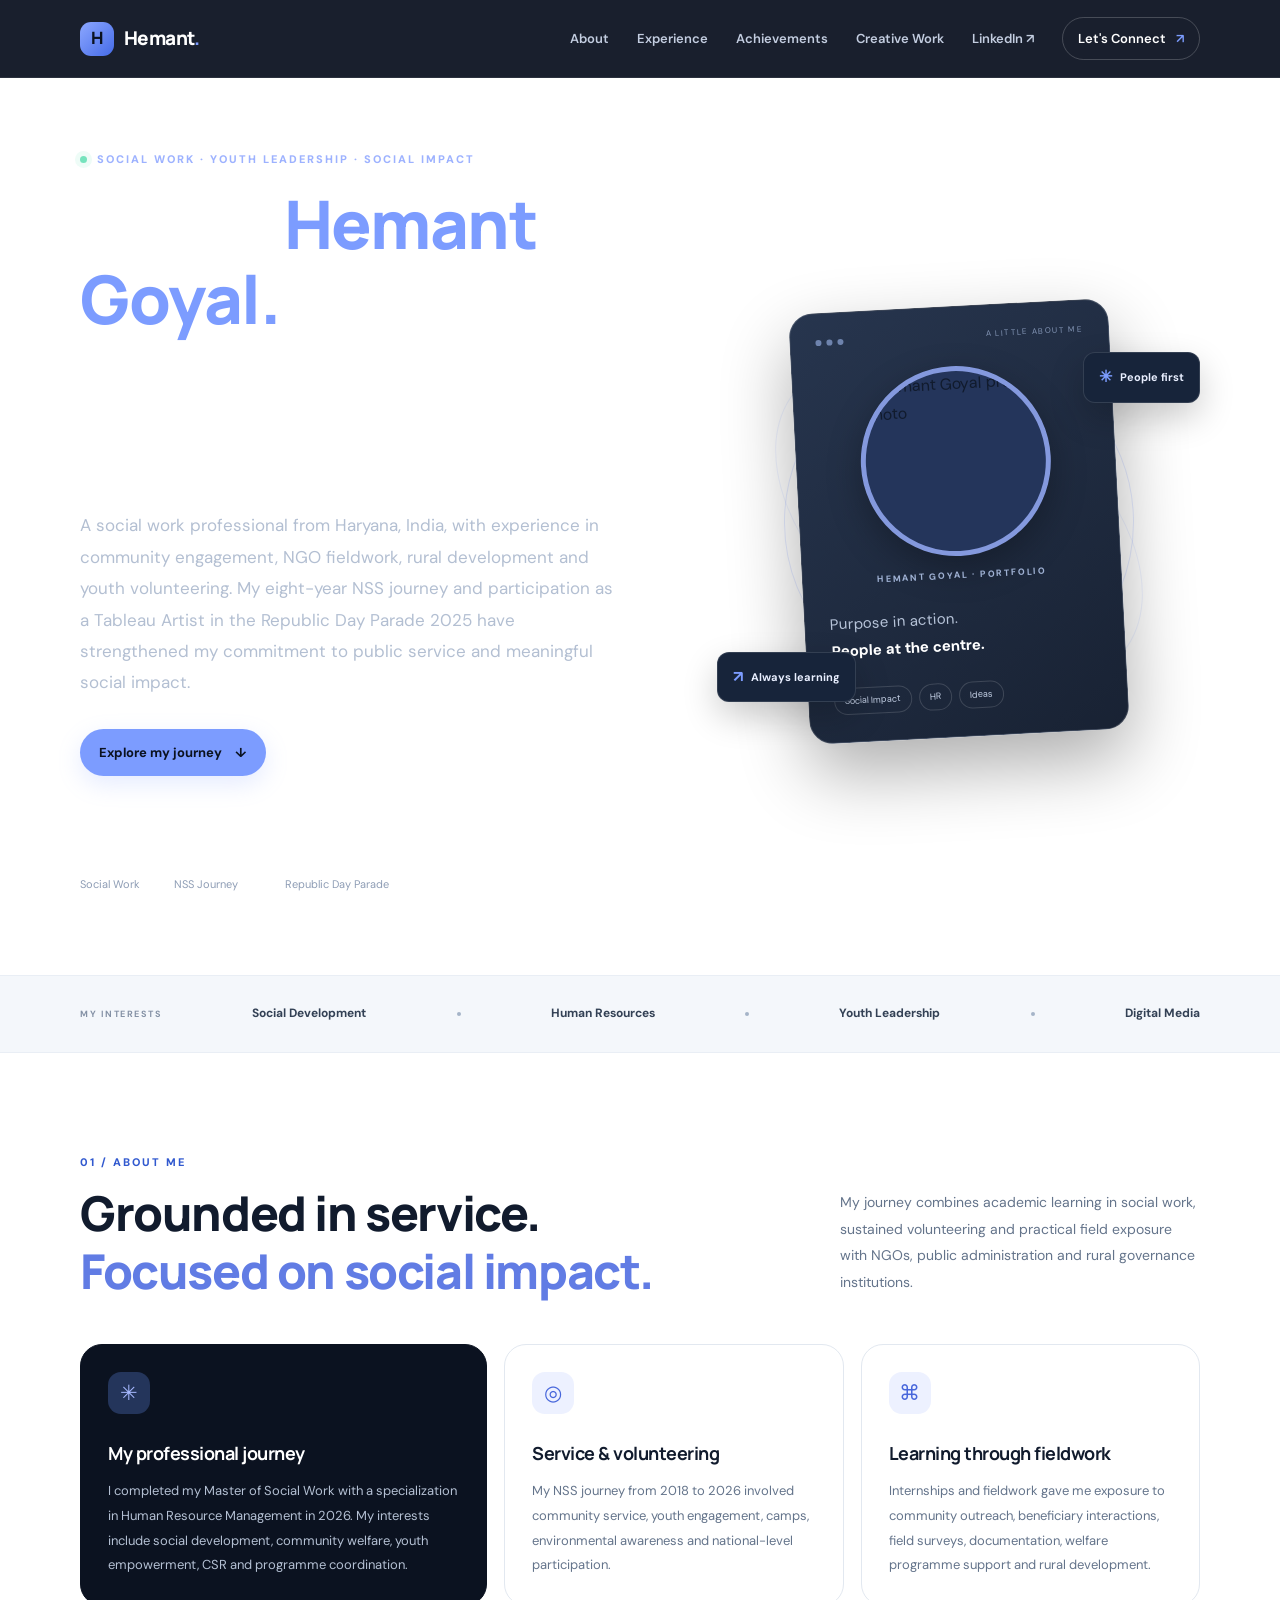
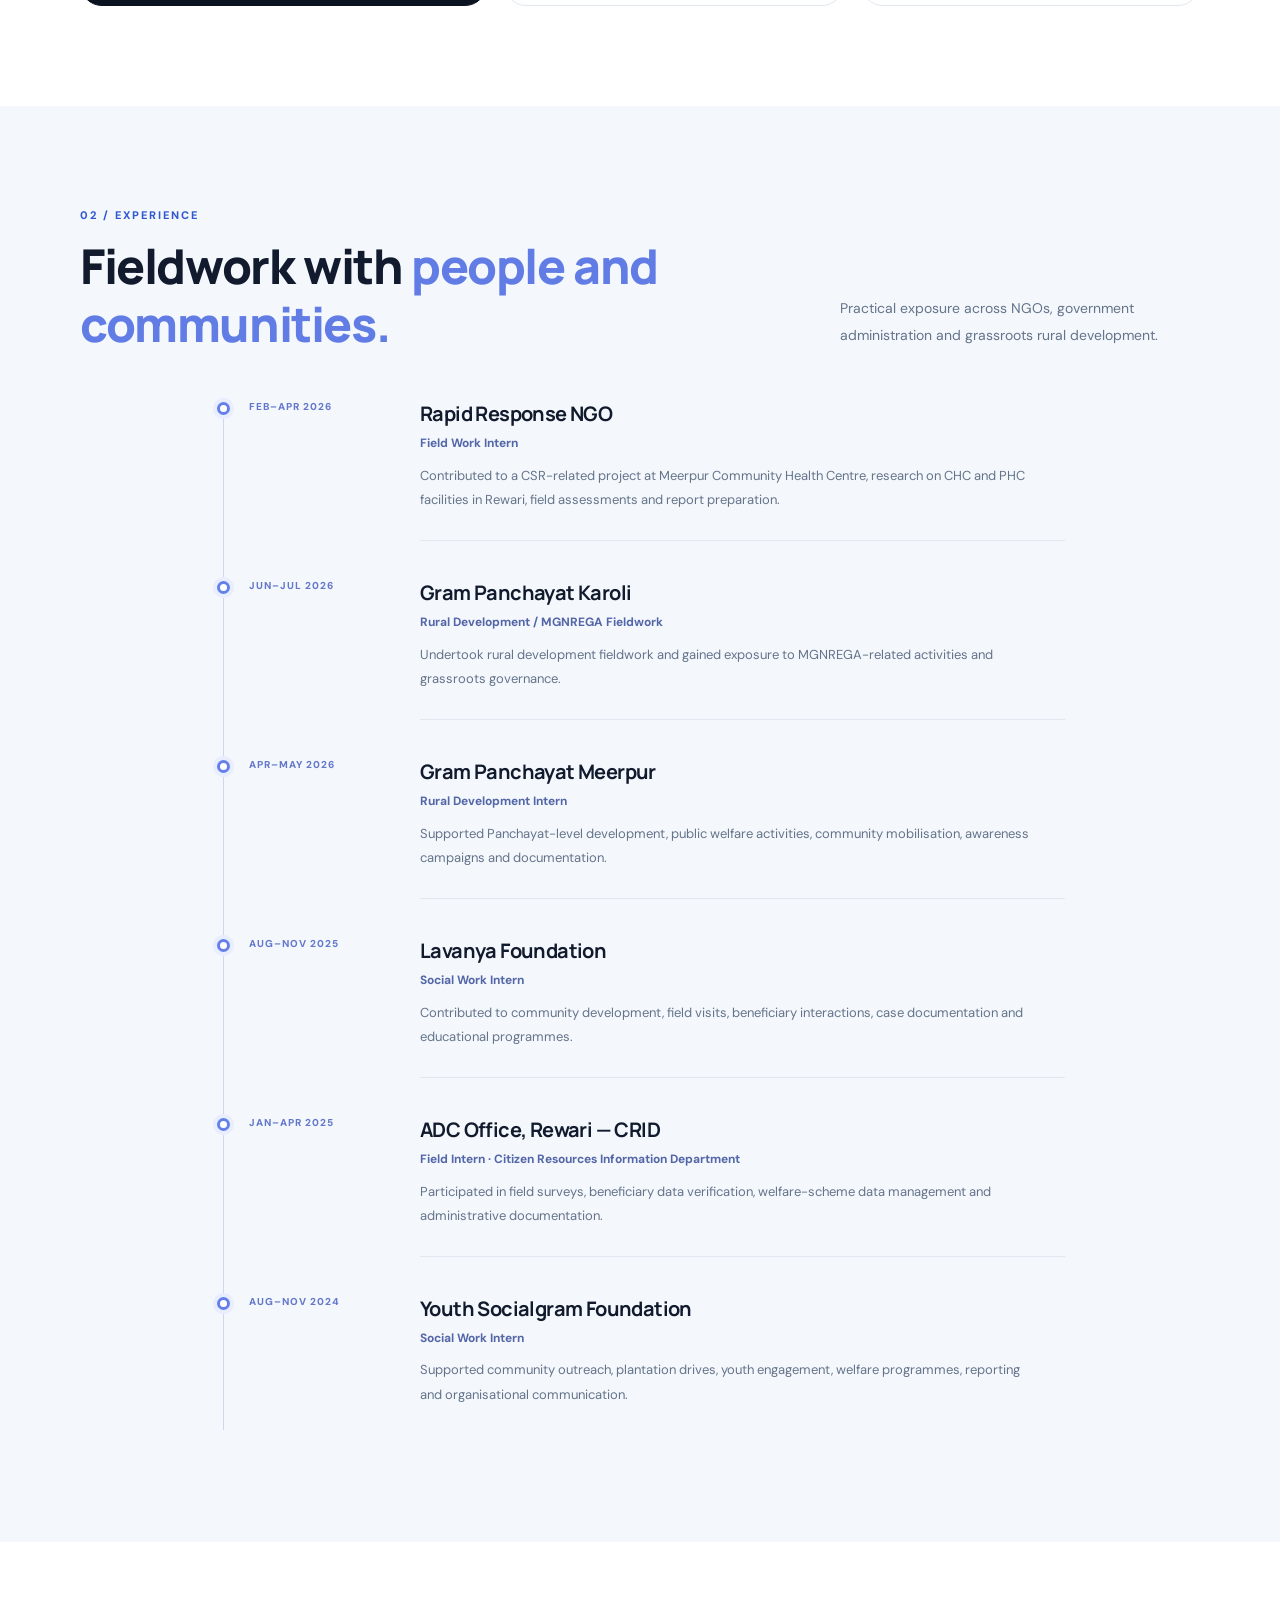
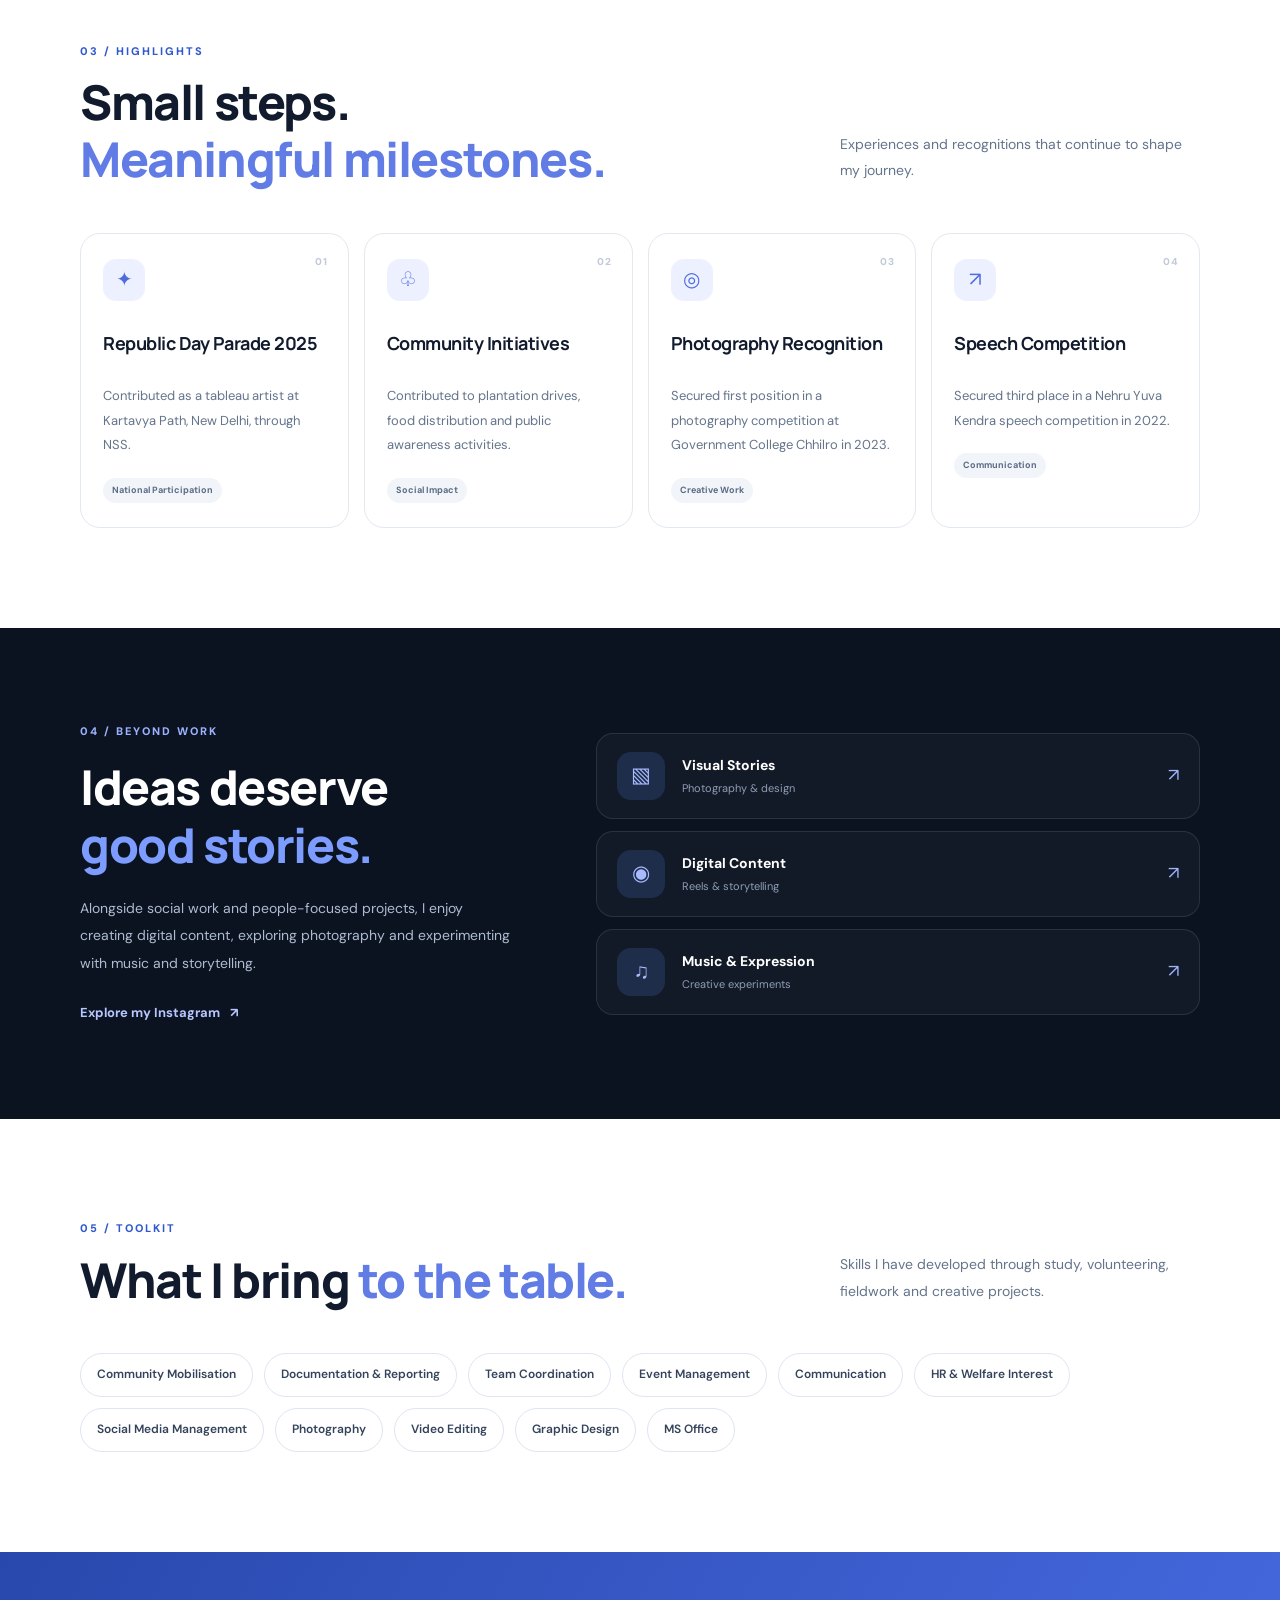
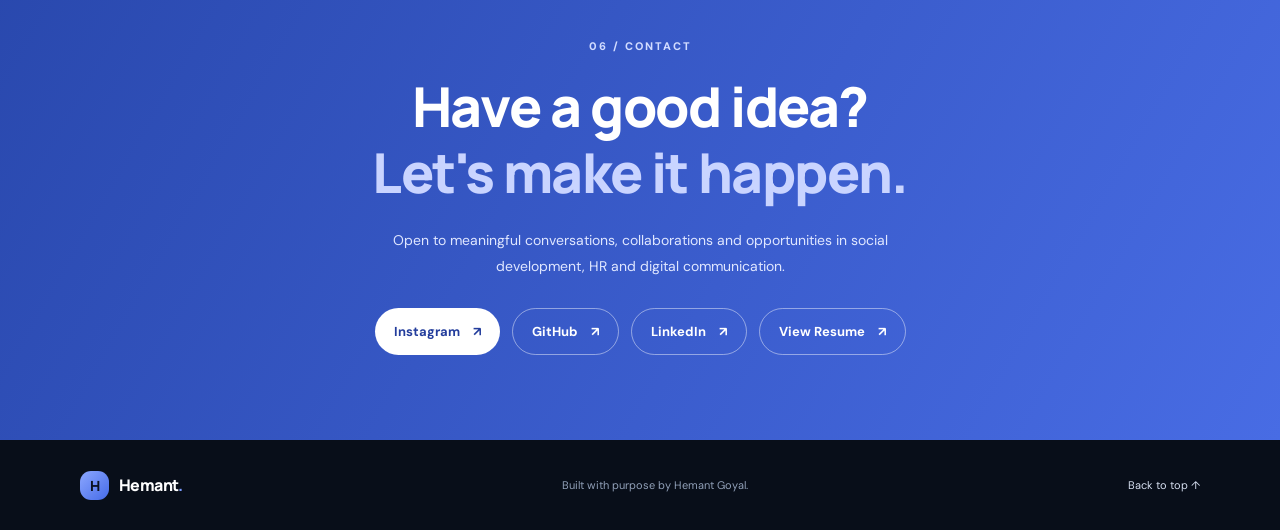
==== index.html @ dfd8f0fc "Update portfolio with biography and detailed fieldwork experience" ====
<!DOCTYPE html>
<html lang="en">
<head>
  <meta charset="UTF-8">
  <meta name="viewport" content="width=device-width, initial-scale=1.0">
  <meta name="theme-color" content="#0b1220">
  <meta name="description" content="Hemant Goyal — Social Work, HR, youth leadership and creative projects. Explore experience, achievements and work.">
  <title>Hemant Goyal | Portfolio</title>
  <link rel="preconnect" href="https://fonts.googleapis.com">
  <link rel="preconnect" href="https://fonts.gstatic.com" crossorigin>
  <link href="https://fonts.googleapis.com/css2?family=DM+Sans:wght@400;500;600;700&family=Manrope:wght@400;500;600;700;800&display=swap" rel="stylesheet">
  <link rel="stylesheet" href="style.css">
</head>
<body>
  <header class="site-header">
    <nav class="nav container" aria-label="Main navigation">
      <a class="brand" href="#home" aria-label="Hemant Goyal home"><span class="brand-mark">H</span><span>Hemant<span class="brand-dot">.</span></span></a>
      <div class="nav-links">
        <a href="#about">About</a>
        <a href="#experience">Experience</a>
        <a href="#achievements">Achievements</a>
        <a href="#creative">Creative Work</a>
        <a href="https://www.linkedin.com/in/hemant-kumar-5b08a33a6/" target="_blank" rel="noopener noreferrer">LinkedIn ↗</a>
        <a class="nav-cta" href="#contact">Let's Connect <span aria-hidden="true">↗</span></a>
      </div>
    </nav>
  </header>

  <main>
    <section class="hero container" id="home">
      <div class="hero-copy">
        <div class="eyebrow"><span class="status-dot"></span> SOCIAL WORK · YOUTH LEADERSHIP · SOCIAL IMPACT</div>
        <h1>Hi, I'm <span>Hemant Goyal.</span><br>Community, people &amp; purpose.</h1>
        <p class="hero-description">A social work professional from Haryana, India, with experience in community engagement, NGO fieldwork, rural development and youth volunteering. My eight-year NSS journey and participation as a Tableau Artist in the Republic Day Parade 2025 have strengthened my commitment to public service and meaningful social impact.</p>
        <div class="hero-actions">
          <a class="button button-primary" href="#experience">Explore my journey <span aria-hidden="true">↓</span></a>
          <a class="button button-secondary" href="https://www.instagram.com/dilsehemant/" target="_blank" rel="noopener noreferrer">Connect with me <span aria-hidden="true">↗</span></a>
        </div>
        <div class="hero-meta">
          <div><strong>MSW</strong><span>Social Work</span></div>
          <div><strong>2018–2026</strong><span>NSS Journey</span></div>
          <div><strong>2025</strong><span>Republic Day Parade</span></div>
        </div>
      </div>
      <div class="hero-visual" aria-label="Portfolio introduction graphic">
        <div class="visual-orbit orbit-one"></div>
        <div class="visual-orbit orbit-two"></div>
        <div class="visual-card">
          <div class="visual-top"><span class="mini-dot"></span><span class="mini-dot"></span><span class="mini-dot"></span><span class="visual-label">A LITTLE ABOUT ME</span></div>
          <div class="profile-photo-wrap"><img class="profile-photo" src="https://github.com/dilsehemant.png" alt="Hemant Goyal profile photo" loading="lazy"><span class="photo-caption">HEMANT GOYAL · PORTFOLIO</span></div>
          <p>Purpose in action.<br><em>People at the centre.</em></p>
          <div class="visual-tags"><span>Social Impact</span><span>HR</span><span>Ideas</span></div>
        </div>
        <div class="floating-note note-top"><span>✳</span> People first</div>
        <div class="floating-note note-bottom"><span>↗</span> Always learning</div>
      </div>
    </section>

    <section class="trust-strip">
      <div class="container trust-inner"><span>MY INTERESTS</span><div>Social Development</div><i></i><div>Human Resources</div><i></i><div>Youth Leadership</div><i></i><div>Digital Media</div></div>
    </section>

    <section class="section container" id="about">
      <div class="section-heading"><div><p class="eyebrow">01 / ABOUT ME</p><h2>Grounded in service.<br><span>Focused on social impact.</span></h2></div><p class="section-intro">My journey combines academic learning in social work, sustained volunteering and practical field exposure with NGOs, public administration and rural governance institutions.</p></div>
      <div class="about-grid">
        <article class="about-card about-main"><span class="card-icon">✳</span><h3>My professional journey</h3><p>I completed my Master of Social Work with a specialization in Human Resource Management in 2026. My interests include social development, community welfare, youth empowerment, CSR and programme coordination.</p></article>
        <article class="about-card"><span class="card-icon">◎</span><h3>Service &amp; volunteering</h3><p>My NSS journey from 2018 to 2026 involved community service, youth engagement, camps, environmental awareness and national-level participation.</p></article>
        <article class="about-card"><span class="card-icon">⌘</span><h3>Learning through fieldwork</h3><p>Internships and fieldwork gave me exposure to community outreach, beneficiary interactions, field surveys, documentation, welfare programme support and rural development.</p></article>
      </div>
    </section>

    <section class="section section-muted" id="experience"><div class="container">
      <div class="section-heading"><div><p class="eyebrow">02 / EXPERIENCE</p><h2>Fieldwork with <span>people and communities.</span></h2></div><p class="section-intro">Practical exposure across NGOs, government administration and grassroots rural development.</p></div>
      <div class="timeline">
      <article class="timeline-item"><div class="timeline-marker"></div><div class="timeline-date">FEB–APR 2026</div><div class="timeline-content"><h3>Rapid Response NGO</h3><p class="timeline-subtitle">Field Work Intern</p><p>Contributed to a CSR-related project at Meerpur Community Health Centre, research on CHC and PHC facilities in Rewari, field assessments and report preparation.</p></div></article>
      <article class="timeline-item"><div class="timeline-marker"></div><div class="timeline-date">JUN–JUL 2026</div><div class="timeline-content"><h3>Gram Panchayat Karoli</h3><p class="timeline-subtitle">Rural Development / MGNREGA Fieldwork</p><p>Undertook rural development fieldwork and gained exposure to MGNREGA-related activities and grassroots governance.</p></div></article>
      <article class="timeline-item"><div class="timeline-marker"></div><div class="timeline-date">APR–MAY 2026</div><div class="timeline-content"><h3>Gram Panchayat Meerpur</h3><p class="timeline-subtitle">Rural Development Intern</p><p>Supported Panchayat-level development, public welfare activities, community mobilisation, awareness campaigns and documentation.</p></div></article>
      <article class="timeline-item"><div class="timeline-marker"></div><div class="timeline-date">AUG–NOV 2025</div><div class="timeline-content"><h3>Lavanya Foundation</h3><p class="timeline-subtitle">Social Work Intern</p><p>Contributed to community development, field visits, beneficiary interactions, case documentation and educational programmes.</p></div></article>
      <article class="timeline-item"><div class="timeline-marker"></div><div class="timeline-date">JAN–APR 2025</div><div class="timeline-content"><h3>ADC Office, Rewari — CRID</h3><p class="timeline-subtitle">Field Intern · Citizen Resources Information Department</p><p>Participated in field surveys, beneficiary data verification, welfare-scheme data management and administrative documentation.</p></div></article>
      <article class="timeline-item"><div class="timeline-marker"></div><div class="timeline-date">AUG–NOV 2024</div><div class="timeline-content"><h3>Youth Socialgram Foundation</h3><p class="timeline-subtitle">Social Work Intern</p><p>Supported community outreach, plantation drives, youth engagement, welfare programmes, reporting and organisational communication.</p></div></article>
      </div></div></section>

    <section class="section container" id="achievements">
      <div class="section-heading"><div><p class="eyebrow">03 / HIGHLIGHTS</p><h2>Small steps.<br><span>Meaningful milestones.</span></h2></div><p class="section-intro">Experiences and recognitions that continue to shape my journey.</p></div>
      <div class="achievement-grid">
        <article class="achievement-card"><div class="achievement-number">01</div><div class="achievement-icon">✦</div><h3>Republic Day Parade 2025</h3><p>Contributed as a tableau artist at Kartavya Path, New Delhi, through NSS.</p><span class="tag">National Participation</span></article>
        <article class="achievement-card"><div class="achievement-number">02</div><div class="achievement-icon">♧</div><h3>Community Initiatives</h3><p>Contributed to plantation drives, food distribution and public awareness activities.</p><span class="tag">Social Impact</span></article>
        <article class="achievement-card"><div class="achievement-number">03</div><div class="achievement-icon">◎</div><h3>Photography Recognition</h3><p>Secured first position in a photography competition at Government College Chhilro in 2023.</p><span class="tag">Creative Work</span></article>
        <article class="achievement-card"><div class="achievement-number">04</div><div class="achievement-icon">↗</div><h3>Speech Competition</h3><p>Secured third place in a Nehru Yuva Kendra speech competition in 2022.</p><span class="tag">Communication</span></article>
      </div>
    </section>

    <section class="section creative-section" id="creative">
      <div class="container creative-grid">
        <div><p class="eyebrow">04 / BEYOND WORK</p><h2>Ideas deserve<br><span>good stories.</span></h2><p class="creative-copy">Alongside social work and people-focused projects, I enjoy creating digital content, exploring photography and experimenting with music and storytelling.</p><a class="text-link" href="https://www.instagram.com/dilsehemant/" target="_blank" rel="noopener noreferrer">Explore my Instagram <span aria-hidden="true">↗</span></a></div>
        <div class="creative-tiles"><a class="creative-tile tile-one" href="https://www.instagram.com/dilsehemant/" target="_blank" rel="noopener noreferrer"><span class="tile-symbol">▧</span><span><b>Visual Stories</b><small>Photography &amp; design</small></span><span class="tile-arrow">↗</span></a><a class="creative-tile tile-two" href="https://www.instagram.com/dilsehemant/" target="_blank" rel="noopener noreferrer"><span class="tile-symbol">◉</span><span><b>Digital Content</b><small>Reels &amp; storytelling</small></span><span class="tile-arrow">↗</span></a><a class="creative-tile tile-three" href="https://www.instagram.com/dilsehemant/" target="_blank" rel="noopener noreferrer"><span class="tile-symbol">♫</span><span><b>Music &amp; Expression</b><small>Creative experiments</small></span><span class="tile-arrow">↗</span></a></div>
      </div>
    </section>

    <section class="section container skills-section" id="skills">
      <div class="section-heading"><div><p class="eyebrow">05 / TOOLKIT</p><h2>What I bring <span>to the table.</span></h2></div><p class="section-intro">Skills I have developed through study, volunteering, fieldwork and creative projects.</p></div>
      <div class="skills-list"><span>Community Mobilisation</span><span>Documentation &amp; Reporting</span><span>Team Coordination</span><span>Event Management</span><span>Communication</span><span>HR &amp; Welfare Interest</span><span>Social Media Management</span><span>Photography</span><span>Video Editing</span><span>Graphic Design</span><span>MS Office</span></div>
    </section>

    <section class="contact-section" id="contact">
      <div class="container contact-inner"><p class="eyebrow">06 / CONTACT</p><h2>Have a good idea?<br><span>Let's make it happen.</span></h2><p>Open to meaningful conversations, collaborations and opportunities in social development, HR and digital communication.</p><div class="contact-actions"><a class="button button-light" href="https://www.instagram.com/dilsehemant/" target="_blank" rel="noopener noreferrer">Instagram <span aria-hidden="true">↗</span></a><a class="button button-outline-light" href="https://github.com/dilsehemant" target="_blank" rel="noopener noreferrer">GitHub <span aria-hidden="true">↗</span></a><a class="button button-outline-light" href="https://www.linkedin.com/in/hemant-kumar-5b08a33a6/" target="_blank" rel="noopener noreferrer">LinkedIn <span aria-hidden="true">↗</span></a><a class="button button-outline-light" href="resume.html">View Resume <span aria-hidden="true">↗</span></a></div></div>
    </section>
  </main>

  <footer class="footer"><div class="container footer-inner"><a class="brand footer-brand" href="#home"><span class="brand-mark">H</span><span>Hemant<span class="brand-dot">.</span></span></a><p>Built with purpose by Hemant Goyal.</p><a href="#home">Back to top ↑</a></div></footer>
</body>
</html>
---- style.css ----
:root{--bg:#0b1220;--panel:#111c2f;--panel-soft:#f4f7fb;--text:#111b2d;--muted:#64748b;--white:#fff;--blue:#7c9cff;--blue-deep:#3159cf;--line:#e2e8f0;--dark-muted:#a9b6cc;--radius:22px;--shadow:0 24px 70px rgba(7,17,35,.13)}
*{box-sizing:border-box}html{scroll-behavior:smooth;scroll-padding-top:90px}body{margin:0;font-family:"DM Sans",sans-serif;color:var(--text);background:#fff;line-height:1.65}a{color:inherit;text-decoration:none}.container{width:min(1120px,calc(100% - 48px));margin-inline:auto}.site-header{height:78px;position:sticky;top:0;z-index:20;background:rgba(11,18,32,.94);backdrop-filter:blur(16px);border-bottom:1px solid rgba(255,255,255,.08)}.nav{height:100%;display:flex;align-items:center;justify-content:space-between}.brand{display:inline-flex;align-items:center;gap:10px;color:#fff;font-family:Manrope,sans-serif;font-weight:800;font-size:19px;letter-spacing:-.6px}.brand-mark{width:34px;height:34px;border-radius:11px;display:grid;place-items:center;background:linear-gradient(135deg,#8ca7ff,#456be8);color:#0b1220;font-size:17px}.brand-dot{color:var(--blue)}.nav-links{display:flex;align-items:center;gap:28px;color:#c3cde0;font-size:13px;font-weight:600}.nav-links a{transition:color .2s}.nav-links a:hover{color:#fff}.nav-cta{padding:10px 15px;border:1px solid rgba(255,255,255,.2);border-radius:999px;color:#fff!important}.nav-cta span{margin-left:7px;color:var(--blue)}.hero{min-height:610px;display:grid;grid-template-columns:1.1fr .9fr;align-items:center;gap:50px;padding-top:72px;padding-bottom:82px}.hero-copy{max-width:640px}.eyebrow{font-size:11px;letter-spacing:2px;font-weight:800;color:var(--blue-deep);margin:0 0 18px}.hero .eyebrow{color:#9db2ff;display:flex;align-items:center;gap:10px}.status-dot{width:7px;height:7px;border-radius:50%;background:#76e3bd;box-shadow:0 0 0 5px rgba(118,227,189,.12)}h1,h2,h3,p{margin-top:0}h1,h2,h3{font-family:Manrope,sans-serif;letter-spacing:-1.4px}h1{font-size:clamp(42px,5.3vw,67px);line-height:1.12;color:#fff;margin-bottom:24px;font-weight:800}h1 span,h2 span{color:var(--blue)}.hero-description{max-width:540px;color:#b3bfd2;font-size:17px;line-height:1.85;margin-bottom:30px}.hero-actions,.contact-actions{display:flex;flex-wrap:wrap;gap:12px}.button{min-height:47px;display:inline-flex;align-items:center;justify-content:center;gap:13px;padding:0 19px;border-radius:999px;font-size:13px;font-weight:700;transition:transform .2s,box-shadow .2s}.button:hover{transform:translateY(-2px)}.button-primary{background:var(--blue);color:#0b1220;box-shadow:0 8px 25px rgba(124,156,255,.2)}.button-secondary{border:1px solid rgba(255,255,255,.2);color:#fff}.button-resume{border:1px solid rgba(124,156,255,.45);color:#cbd6ff;background:rgba(124,156,255,.08)}.hero-meta{display:flex;gap:34px;margin-top:48px;padding-top:24px;border-top:1px solid rgba(255,255,255,.12)}.hero-meta div{display:flex;flex-direction:column;gap:3px}.hero-meta strong{color:#fff;font-size:14px}.hero-meta span{color:#8e9db5;font-size:11px}.hero-visual{position:relative;min-height:390px;display:grid;place-items:center}.visual-orbit{position:absolute;border:1px solid rgba(124,156,255,.2);border-radius:50%;transform:rotate(-22deg)}.orbit-one{width:350px;height:350px}.orbit-two{width:420px;height:260px;border-color:rgba(124,156,255,.12);transform:rotate(38deg)}.visual-card{position:relative;width:min(320px,90%);padding:22px 25px 27px;border:1px solid rgba(255,255,255,.16);border-radius:24px;background:linear-gradient(145deg,rgba(30,45,71,.96),rgba(15,25,43,.96));box-shadow:0 30px 70px rgba(0,0,0,.32);transform:rotate(-3deg)}.visual-top{display:flex;align-items:center;gap:5px}.mini-dot{width:6px;height:6px;border-radius:50%;background:#6e83ad}.visual-label{margin-left:auto;font-size:8px;letter-spacing:1.4px;color:#8496b6}.profile-photo-wrap{margin:24px auto 22px;display:flex;flex-direction:column;align-items:center;gap:12px}.profile-photo{width:190px;height:190px;object-fit:cover;border-radius:50%;border:5px solid rgba(157,178,255,.8);box-shadow:0 12px 35px rgba(0,0,0,.28);background:#24355b}.photo-caption{font-size:9px;letter-spacing:1.8px;color:#9fb1d3;font-weight:800}.visual-card p{color:#b7c4d9;font-size:15px;line-height:1.8;margin-bottom:23px}.visual-card em{font-style:normal;color:#fff;font-weight:700}.visual-tags{display:flex;gap:7px;flex-wrap:wrap}.visual-tags span{border:1px solid rgba(255,255,255,.15);border-radius:99px;padding:5px 10px;font-size:9px;color:#c6d2e7}.floating-note{position:absolute;display:flex;align-items:center;gap:8px;padding:11px 15px;border:1px solid rgba(255,255,255,.12);border-radius:12px;background:#17243a;color:#e9efff;font-size:11px;font-weight:700;box-shadow:0 14px 35px rgba(0,0,0,.2)}.floating-note span{color:var(--blue);font-size:16px}.note-top{top:46px;right:0}.note-bottom{bottom:35px;left:-2px}.trust-strip{background:#f4f7fb;border-top:1px solid #e9eef5;border-bottom:1px solid #e9eef5}.trust-inner{min-height:76px;display:flex;align-items:center;justify-content:space-between;gap:18px;color:#334155;font-size:12px;font-weight:700}.trust-inner>span{font-size:9px;letter-spacing:1.5px;color:#8491a5}.trust-inner i{width:4px;height:4px;border-radius:50%;background:#a5b4c8}.section{padding-top:100px;padding-bottom:100px}.section-heading{display:flex;align-items:flex-end;justify-content:space-between;gap:40px;margin-bottom:45px}.section-heading .eyebrow{margin-bottom:13px}.section h2,.creative-section h2,.contact-section h2{font-size:clamp(32px,4vw,48px);line-height:1.2;margin-bottom:0;font-weight:800}.section h2 span{color:#617ce4}.section-intro{max-width:360px;color:var(--muted);font-size:14px;line-height:1.9;margin:0 0 4px}.about-grid{display:grid;grid-template-columns:1.2fr 1fr 1fr;gap:17px}.about-card{padding:27px;border:1px solid var(--line);border-radius:var(--radius);background:#fff;min-height:230px;transition:transform .2s,box-shadow .2s}.about-card:hover,.achievement-card:hover{transform:translateY(-4px);box-shadow:var(--shadow)}.about-main{background:var(--bg);border-color:var(--bg);color:#fff}.card-icon{width:42px;height:42px;display:grid;place-items:center;border-radius:13px;background:#edf1ff;color:#4766db;font-size:21px;margin-bottom:25px}.about-main .card-icon{background:#24355b;color:#a6b9ff}.about-card h3,.achievement-card h3{font-size:18px;letter-spacing:-.5px;margin-bottom:10px}.about-card p,.achievement-card p{font-size:13px;line-height:1.9;color:var(--muted);margin-bottom:0}.about-main p{color:#b4c0d3}.section-muted{background:var(--panel-soft)}.timeline{max-width:850px;margin:0 auto;position:relative}.timeline:before{content:"";position:absolute;left:8px;top:8px;bottom:12px;width:1px;background:#cfd8e8}.timeline-item{position:relative;display:grid;grid-template-columns:145px 1fr;gap:26px;padding:0 0 35px 34px}.timeline-marker{position:absolute;left:2px;top:5px;width:13px;height:13px;border-radius:50%;background:#fff;border:3px solid #6580e8;box-shadow:0 0 0 4px #e8edff}.timeline-date{padding-top:2px;color:#6378cb;font-size:10px;letter-spacing:1px;font-weight:800}.timeline-content{padding-bottom:28px;border-bottom:1px solid #e0e7f1}.timeline-item:last-child .timeline-content{border-bottom:0;padding-bottom:0}.timeline-content h3{font-size:20px;margin-bottom:4px;letter-spacing:-.6px}.timeline-subtitle{font-size:12px;font-weight:700;color:#5266a8;margin-bottom:10px}.timeline-content>p:last-child{max-width:620px;color:var(--muted);font-size:13px;line-height:1.85;margin-bottom:0}.achievement-grid{display:grid;grid-template-columns:repeat(4,1fr);gap:15px}.achievement-card{position:relative;padding:25px 22px 24px;border:1px solid var(--line);border-radius:20px;transition:transform .2s,box-shadow .2s}.achievement-number{position:absolute;right:20px;top:20px;color:#c1cad9;font-size:10px;font-weight:800;letter-spacing:1px}.achievement-icon{width:42px;height:42px;border-radius:13px;background:#edf1ff;color:#506be0;display:grid;place-items:center;font-size:20px;margin-bottom:28px}.achievement-card h3{min-height:45px}.tag{display:inline-block;margin-top:20px;padding:5px 9px;background:#f1f5f9;border-radius:99px;color:#5b6b84;font-size:9px;font-weight:700}.creative-section{background:var(--bg);color:#fff;padding:94px 0}.creative-grid{display:grid;grid-template-columns:.85fr 1.15fr;align-items:center;gap:70px}.creative-section .eyebrow{color:#9db2ff}.creative-section h2 span{color:var(--blue)}.creative-copy{max-width:430px;color:#aebbd0;font-size:14px;line-height:1.95;margin:22px 0}.text-link{display:inline-flex;gap:10px;align-items:center;color:#b7c6ff;font-size:13px;font-weight:700}.creative-tiles{display:grid;gap:12px}.creative-tile{display:flex;align-items:center;gap:17px;padding:18px 20px;border:1px solid rgba(255,255,255,.1);border-radius:17px;background:rgba(255,255,255,.035);transition:background .2s,transform .2s}.creative-tile:hover{background:rgba(255,255,255,.08);transform:translateX(4px)}.tile-symbol{width:48px;height:48px;display:grid;place-items:center;border-radius:14px;background:#1d2d4a;color:#a9baff;font-size:21px}.creative-tile>span:nth-child(2){display:flex;flex-direction:column;gap:2px}.creative-tile b{font-size:14px}.creative-tile small{color:#8e9db5;font-size:11px}.tile-arrow{margin-left:auto;color:#9eb2ff;font-size:18px}.skills-list{display:flex;flex-wrap:wrap;gap:11px}.skills-list span{padding:11px 16px;border:1px solid #dfe6f0;border-radius:99px;color:#34435b;background:#fff;font-size:12px;font-weight:600}.contact-section{background:linear-gradient(120deg,#2948ad,#486ce4);padding:85px 0;text-align:center;color:#fff}.contact-inner{max-width:760px}.contact-section .eyebrow{color:#d2dcff}.contact-section h2{font-size:clamp(36px,5vw,55px)}.contact-section h2 span{color:#c9d4ff}.contact-section .contact-inner>p:not(.eyebrow){max-width:520px;margin:22px auto 28px;color:#e0e7ff;font-size:14px;line-height:1.9}.contact-actions{justify-content:center}.button-light{background:#fff;color:#233d9c}.button-outline-light{border:1px solid rgba(255,255,255,.45);color:#fff}.footer{background:#080e19;color:#91a0b8}.footer-inner{min-height:90px;display:flex;align-items:center;justify-content:space-between;gap:20px}.footer-brand{font-size:16px}.footer-brand .brand-mark{width:29px;height:29px;font-size:14px}.footer p{margin:0;font-size:11px}.footer-inner>a:last-child{font-size:11px;color:#d6dff0}
@media(max-width:900px){.nav-links{gap:15px}.nav-links>a:not(.nav-cta){display:none}.hero{gap:25px;min-height:560px}.hero-meta{gap:22px}.about-grid{grid-template-columns:1fr 1fr}.about-main{grid-column:1/-1;min-height:auto}.achievement-grid{grid-template-columns:1fr 1fr}.creative-grid{gap:35px}.trust-inner{flex-wrap:wrap;justify-content:center;padding:18px 0}.trust-inner>span{width:100%;text-align:center}.trust-inner i{display:none}}
@media(max-width:640px){.container{width:min(100% - 32px,1120px)}.site-header{height:66px}.nav-cta{padding:9px 12px;font-size:11px}.hero{grid-template-columns:1fr;padding-top:58px;padding-bottom:62px;gap:12px}.hero-copy{order:1}.hero-visual{order:2;min-height:330px;margin-top:10px}.visual-card{width:270px}.profile-photo{width:160px;height:160px}.orbit-one{width:290px;height:290px}.orbit-two{width:320px;height:220px}.note-top{right:0;top:28px}.note-bottom{left:0;bottom:25px}.hero-description{font-size:15px}.hero-meta{gap:0;justify-content:space-between;margin-top:35px}.hero-meta strong{font-size:12px}.hero-meta span{font-size:10px}.trust-inner{gap:12px;font-size:11px}.section{padding-top:70px;padding-bottom:70px}.section-heading{display:block;margin-bottom:30px}.section-intro{margin-top:17px}.about-grid{grid-template-columns:1fr}.about-main{grid-column:auto}.about-card{min-height:auto}.timeline-item{grid-template-columns:1fr;gap:8px;padding-left:28px;padding-bottom:28px}.timeline-date{font-size:9px}.timeline-content{padding-bottom:23px}.timeline-content h3{font-size:18px}.achievement-grid{grid-template-columns:1fr}.achievement-card{padding:22px}.achievement-card h3{min-height:0}.creative-section{padding:70px 0}.creative-grid{grid-template-columns:1fr;gap:35px}.creative-tile{padding:15px}.skills-list{gap:8px}.skills-list span{font-size:11px;padding:9px 12px}.contact-section{padding:68px 0}.footer-inner{padding:20px 0;flex-wrap:wrap}.footer p{order:3;width:100%}}
@media(prefers-reduced-motion:reduce){html{scroll-behavior:auto}*,*::before,*::after{transition:none!important}}
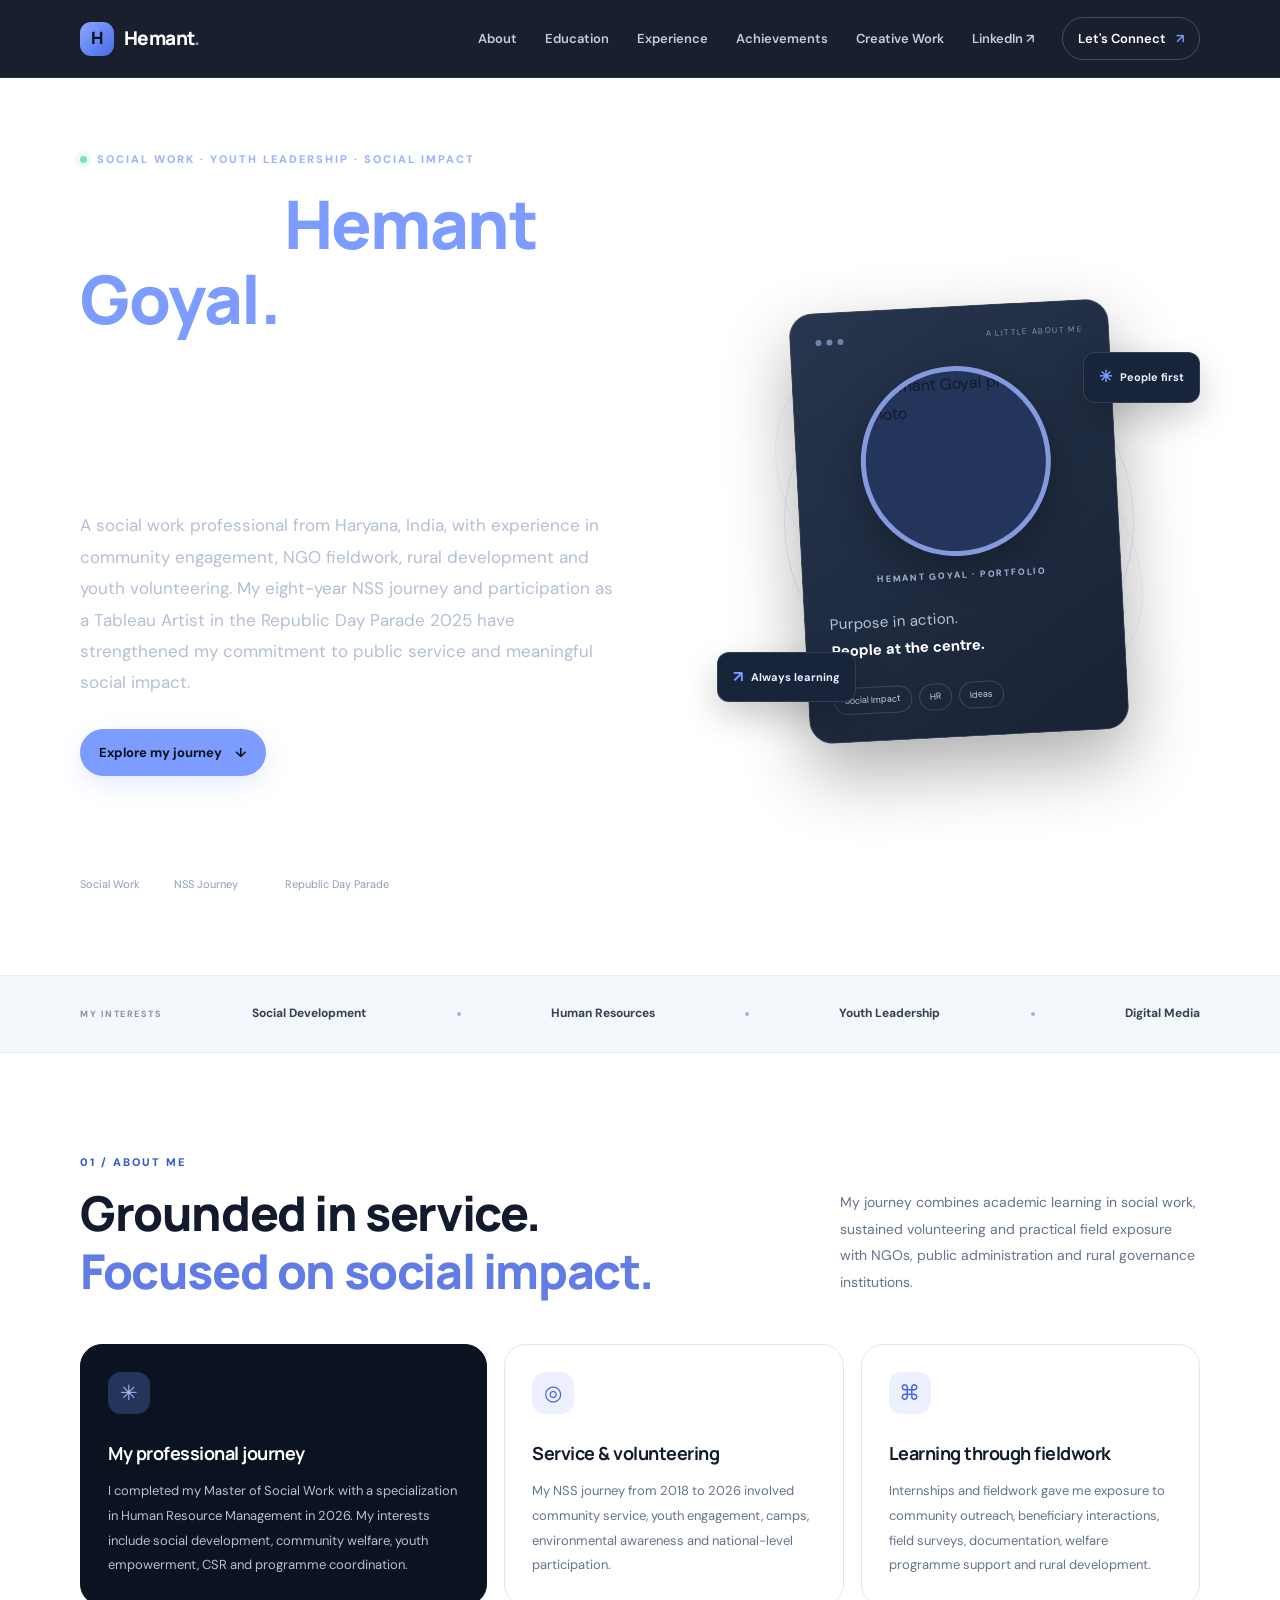
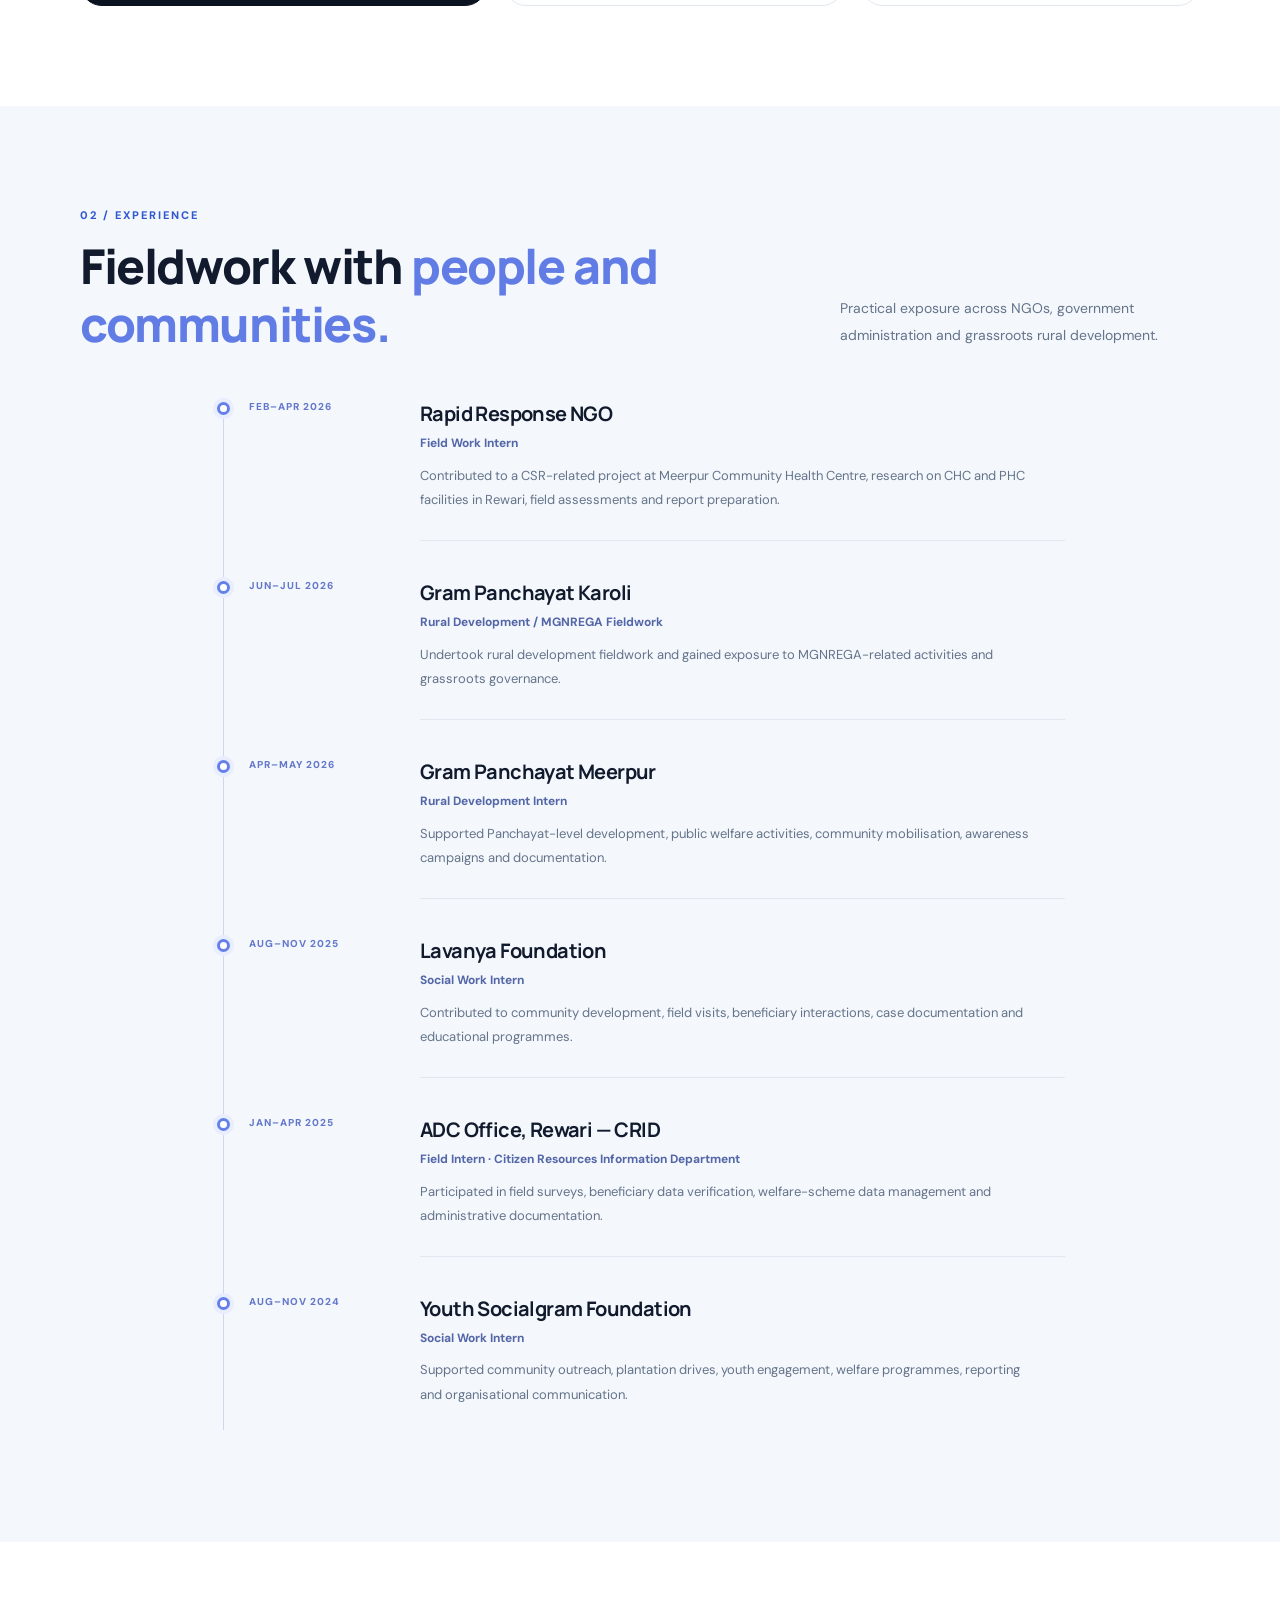
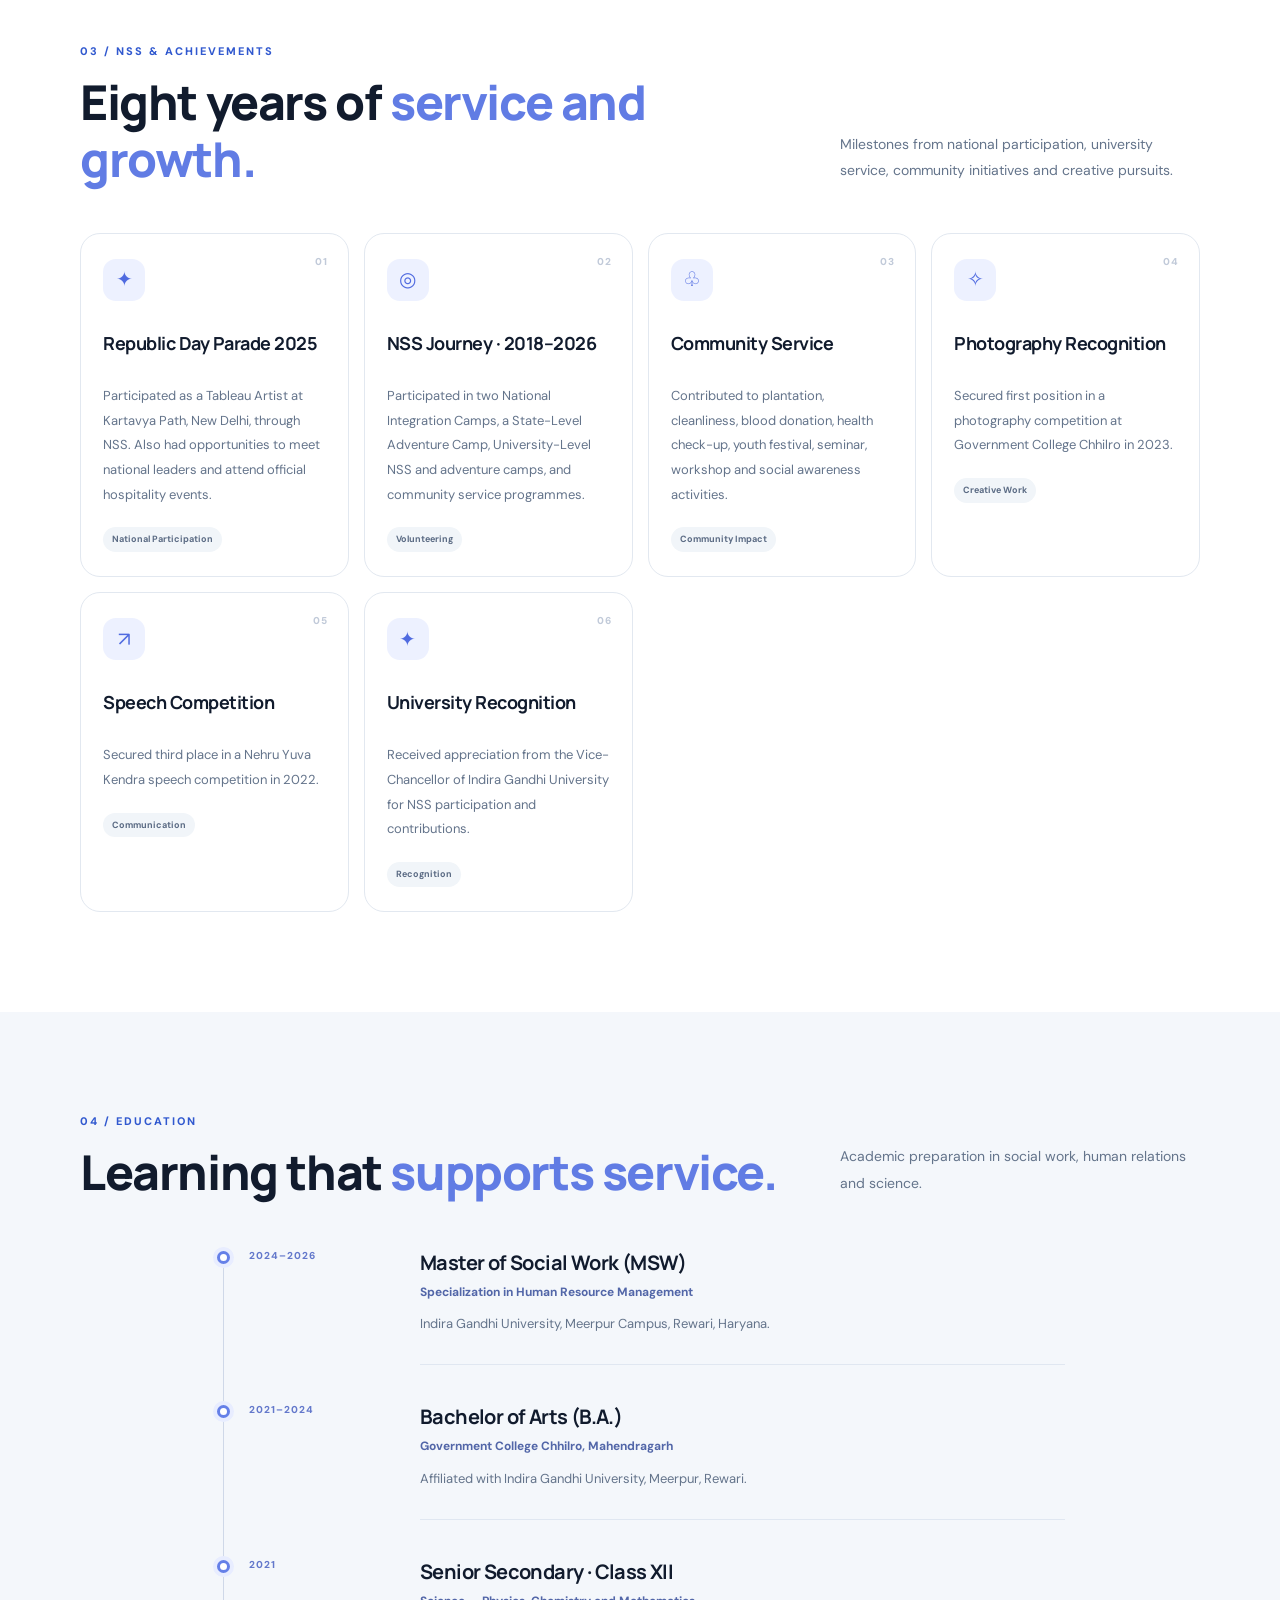
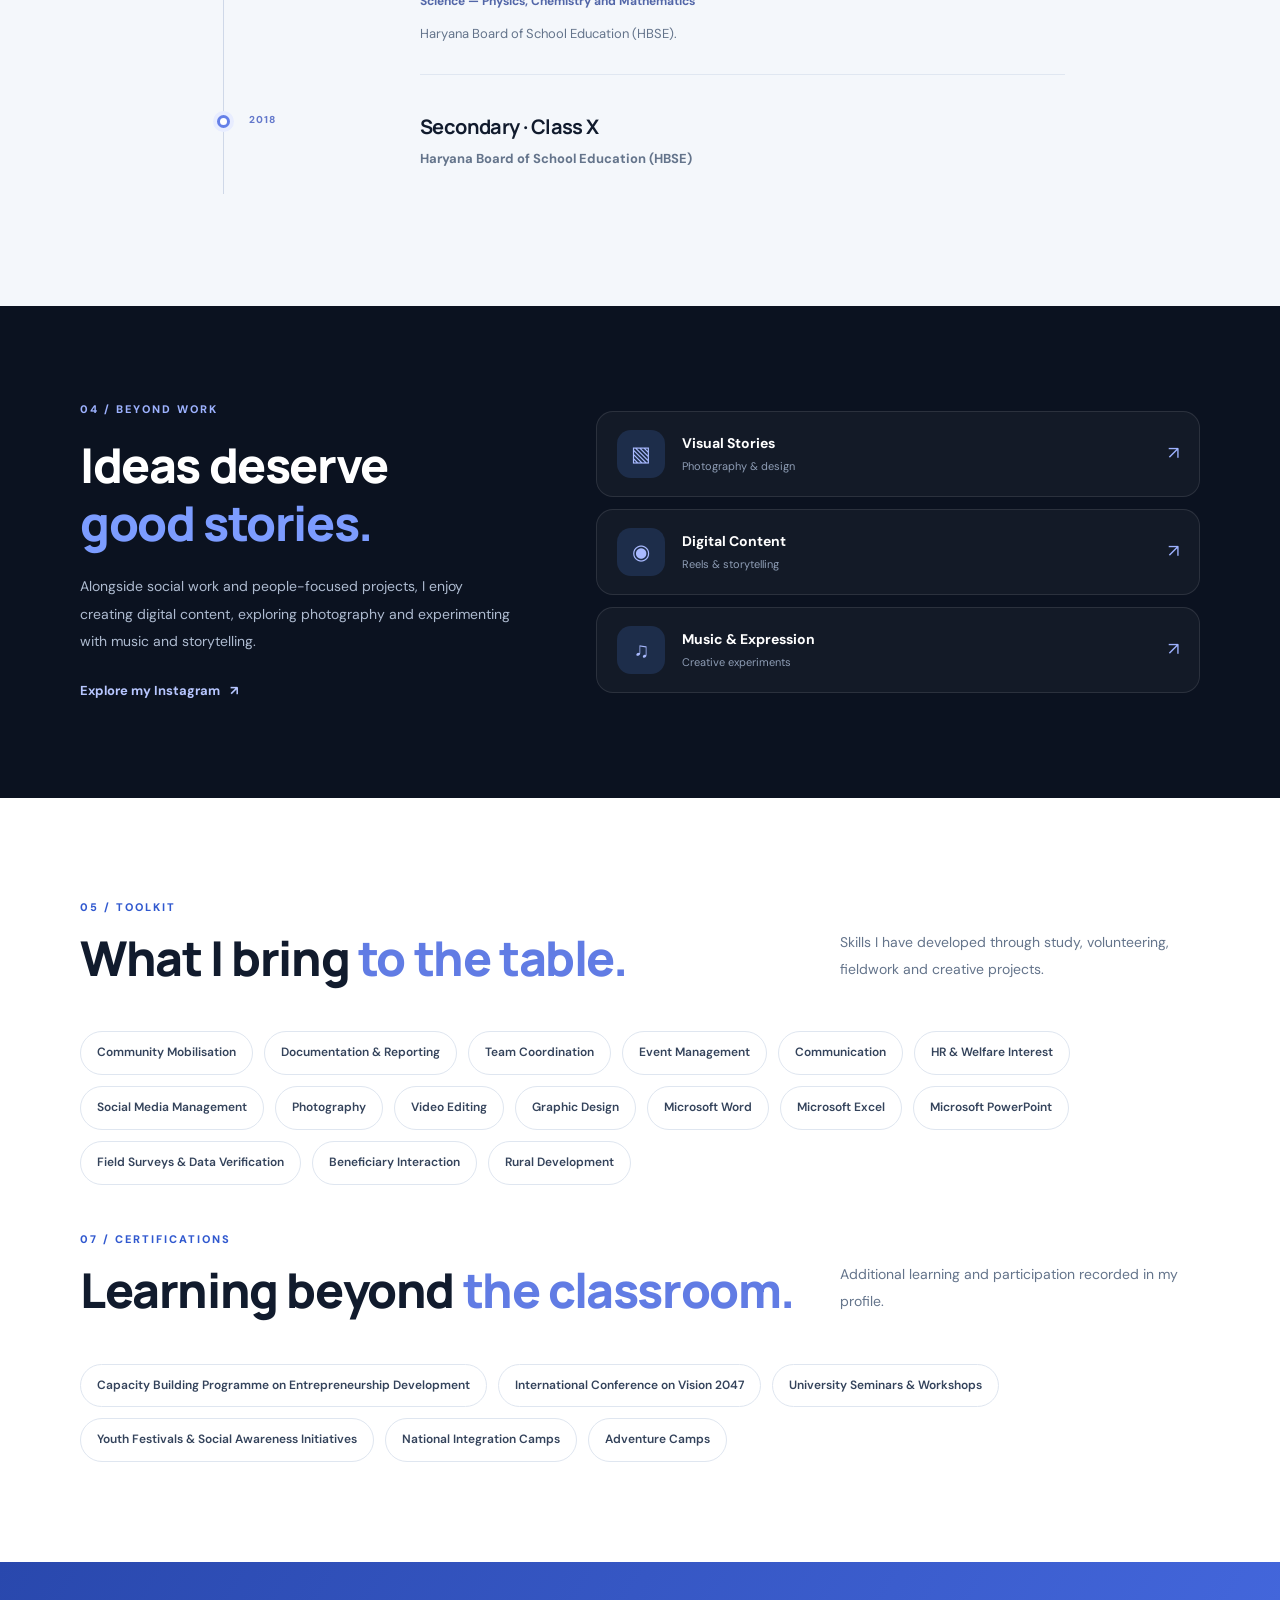
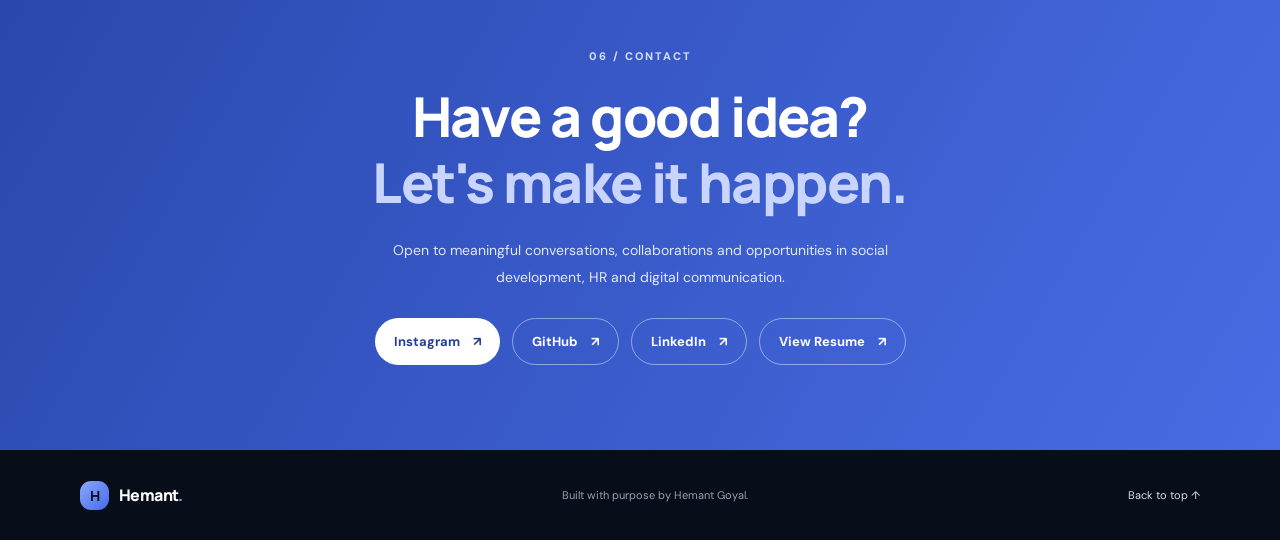
==== commit 62ed0463: "Add education, NSS highlights, achievements and certifications" ====
--- a/index.html
+++ b/index.html
@@ -17,6 +17,7 @@
       <a class="brand" href="#home" aria-label="Hemant Goyal home"><span class="brand-mark">H</span><span>Hemant<span class="brand-dot">.</span></span></a>
       <div class="nav-links">
         <a href="#about">About</a>
+        <a href="#education">Education</a>
         <a href="#experience">Experience</a>
         <a href="#achievements">Achievements</a>
         <a href="#creative">Creative Work</a>
@@ -80,16 +81,21 @@
       <article class="timeline-item"><div class="timeline-marker"></div><div class="timeline-date">AUG–NOV 2024</div><div class="timeline-content"><h3>Youth Socialgram Foundation</h3><p class="timeline-subtitle">Social Work Intern</p><p>Supported community outreach, plantation drives, youth engagement, welfare programmes, reporting and organisational communication.</p></div></article>
       </div></div></section>
 
-    <section class="section container" id="achievements">
-      <div class="section-heading"><div><p class="eyebrow">03 / HIGHLIGHTS</p><h2>Small steps.<br><span>Meaningful milestones.</span></h2></div><p class="section-intro">Experiences and recognitions that continue to shape my journey.</p></div>
+    <section class="section container" id="achievements"><div class="section-heading"><div><p class="eyebrow">03 / NSS &amp; ACHIEVEMENTS</p><h2>Eight years of <span>service and growth.</span></h2></div><p class="section-intro">Milestones from national participation, university service, community initiatives and creative pursuits.</p></div>
       <div class="achievement-grid">
-        <article class="achievement-card"><div class="achievement-number">01</div><div class="achievement-icon">✦</div><h3>Republic Day Parade 2025</h3><p>Contributed as a tableau artist at Kartavya Path, New Delhi, through NSS.</p><span class="tag">National Participation</span></article>
-        <article class="achievement-card"><div class="achievement-number">02</div><div class="achievement-icon">♧</div><h3>Community Initiatives</h3><p>Contributed to plantation drives, food distribution and public awareness activities.</p><span class="tag">Social Impact</span></article>
-        <article class="achievement-card"><div class="achievement-number">03</div><div class="achievement-icon">◎</div><h3>Photography Recognition</h3><p>Secured first position in a photography competition at Government College Chhilro in 2023.</p><span class="tag">Creative Work</span></article>
-        <article class="achievement-card"><div class="achievement-number">04</div><div class="achievement-icon">↗</div><h3>Speech Competition</h3><p>Secured third place in a Nehru Yuva Kendra speech competition in 2022.</p><span class="tag">Communication</span></article>
-      </div>
-    </section>
-
+      <article class="achievement-card"><div class="achievement-number">01</div><div class="achievement-icon">✦</div><h3>Republic Day Parade 2025</h3><p>Participated as a Tableau Artist at Kartavya Path, New Delhi, through NSS. Also had opportunities to meet national leaders and attend official hospitality events.</p><span class="tag">National Participation</span></article>
+      <article class="achievement-card"><div class="achievement-number">02</div><div class="achievement-icon">◎</div><h3>NSS Journey · 2018–2026</h3><p>Participated in two National Integration Camps, a State-Level Adventure Camp, University-Level NSS and adventure camps, and community service programmes.</p><span class="tag">Volunteering</span></article>
+      <article class="achievement-card"><div class="achievement-number">03</div><div class="achievement-icon">♧</div><h3>Community Service</h3><p>Contributed to plantation, cleanliness, blood donation, health check-up, youth festival, seminar, workshop and social awareness activities.</p><span class="tag">Community Impact</span></article>
+      <article class="achievement-card"><div class="achievement-number">04</div><div class="achievement-icon">✧</div><h3>Photography Recognition</h3><p>Secured first position in a photography competition at Government College Chhilro in 2023.</p><span class="tag">Creative Work</span></article>
+      <article class="achievement-card"><div class="achievement-number">05</div><div class="achievement-icon">↗</div><h3>Speech Competition</h3><p>Secured third place in a Nehru Yuva Kendra speech competition in 2022.</p><span class="tag">Communication</span></article>
+      <article class="achievement-card"><div class="achievement-number">06</div><div class="achievement-icon">✦</div><h3>University Recognition</h3><p>Received appreciation from the Vice-Chancellor of Indira Gandhi University for NSS participation and contributions.</p><span class="tag">Recognition</span></article>
+      </div></section>
+    <section class="section section-muted" id="education"><div class="container"><div class="section-heading"><div><p class="eyebrow">04 / EDUCATION</p><h2>Learning that <span>supports service.</span></h2></div><p class="section-intro">Academic preparation in social work, human relations and science.</p></div><div class="timeline">
+      <article class="timeline-item"><div class="timeline-marker"></div><div class="timeline-date">2024–2026</div><div class="timeline-content"><h3>Master of Social Work (MSW)</h3><p class="timeline-subtitle">Specialization in Human Resource Management</p><p>Indira Gandhi University, Meerpur Campus, Rewari, Haryana.</p></div></article>
+      <article class="timeline-item"><div class="timeline-marker"></div><div class="timeline-date">2021–2024</div><div class="timeline-content"><h3>Bachelor of Arts (B.A.)</h3><p class="timeline-subtitle">Government College Chhilro, Mahendragarh</p><p>Affiliated with Indira Gandhi University, Meerpur, Rewari.</p></div></article>
+      <article class="timeline-item"><div class="timeline-marker"></div><div class="timeline-date">2021</div><div class="timeline-content"><h3>Senior Secondary · Class XII</h3><p class="timeline-subtitle">Science — Physics, Chemistry and Mathematics</p><p>Haryana Board of School Education (HBSE).</p></div></article>
+      <article class="timeline-item"><div class="timeline-marker"></div><div class="timeline-date">2018</div><div class="timeline-content"><h3>Secondary · Class X</h3><p class="timeline-subtitle">Haryana Board of School Education (HBSE)</p></div></article>
+      </div></div></section>
     <section class="section creative-section" id="creative">
       <div class="container creative-grid">
         <div><p class="eyebrow">04 / BEYOND WORK</p><h2>Ideas deserve<br><span>good stories.</span></h2><p class="creative-copy">Alongside social work and people-focused projects, I enjoy creating digital content, exploring photography and experimenting with music and storytelling.</p><a class="text-link" href="https://www.instagram.com/dilsehemant/" target="_blank" rel="noopener noreferrer">Explore my Instagram <span aria-hidden="true">↗</span></a></div>
@@ -99,7 +105,7 @@
 
     <section class="section container skills-section" id="skills">
       <div class="section-heading"><div><p class="eyebrow">05 / TOOLKIT</p><h2>What I bring <span>to the table.</span></h2></div><p class="section-intro">Skills I have developed through study, volunteering, fieldwork and creative projects.</p></div>
-      <div class="skills-list"><span>Community Mobilisation</span><span>Documentation &amp; Reporting</span><span>Team Coordination</span><span>Event Management</span><span>Communication</span><span>HR &amp; Welfare Interest</span><span>Social Media Management</span><span>Photography</span><span>Video Editing</span><span>Graphic Design</span><span>MS Office</span></div>
+      <div class="skills-list"><span>Community Mobilisation</span><span>Documentation &amp; Reporting</span><span>Team Coordination</span><span>Event Management</span><span>Communication</span><span>HR &amp; Welfare Interest</span><span>Social Media Management</span><span>Photography</span><span>Video Editing</span><span>Graphic Design</span><span>Microsoft Word</span><span>Microsoft Excel</span><span>Microsoft PowerPoint</span><span>Field Surveys &amp; Data Verification</span><span>Beneficiary Interaction</span><span>Rural Development</span></div><div class="section-heading" style="margin-top:45px"><div><p class="eyebrow">07 / CERTIFICATIONS</p><h2>Learning beyond <span>the classroom.</span></h2></div><p class="section-intro">Additional learning and participation recorded in my profile.</p></div><div class="skills-list"><span>Capacity Building Programme on Entrepreneurship Development</span><span>International Conference on Vision 2047</span><span>University Seminars &amp; Workshops</span><span>Youth Festivals &amp; Social Awareness Initiatives</span><span>National Integration Camps</span><span>Adventure Camps</span></div>
     </section>
 
     <section class="contact-section" id="contact">
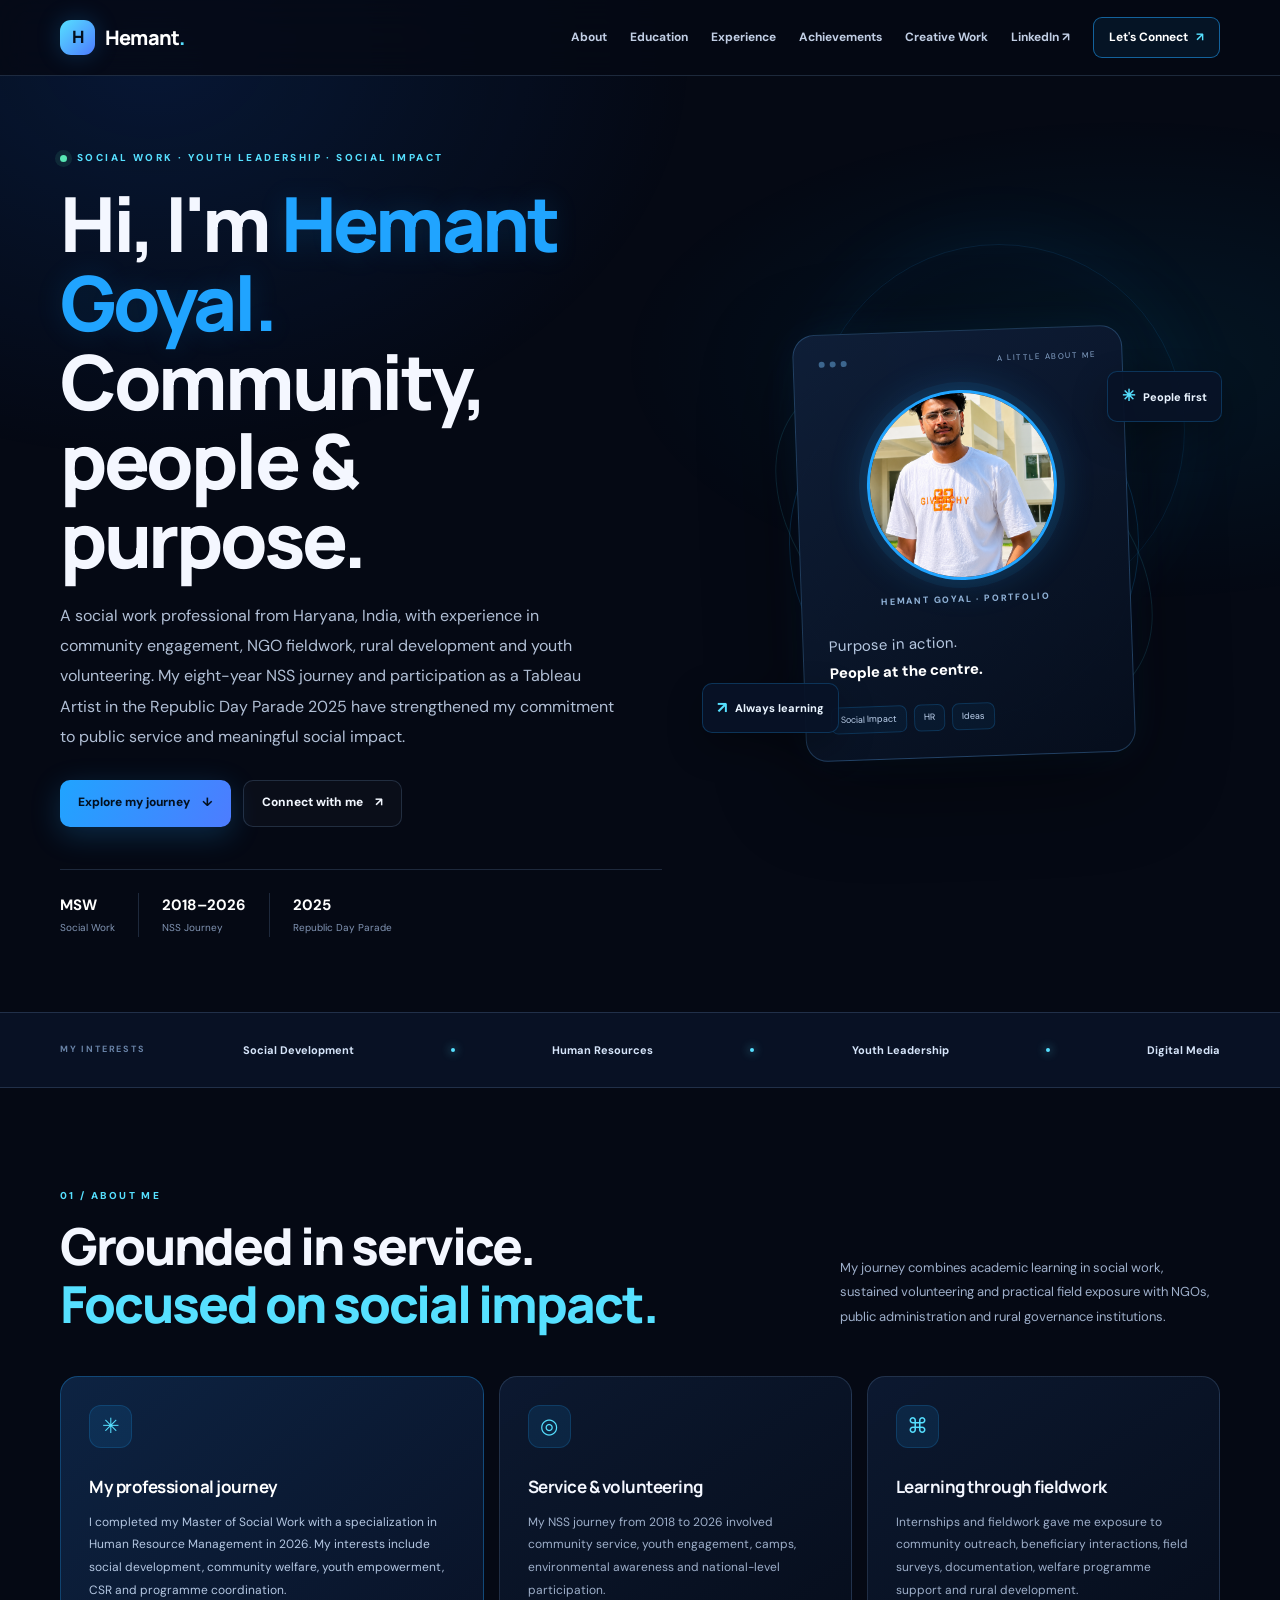
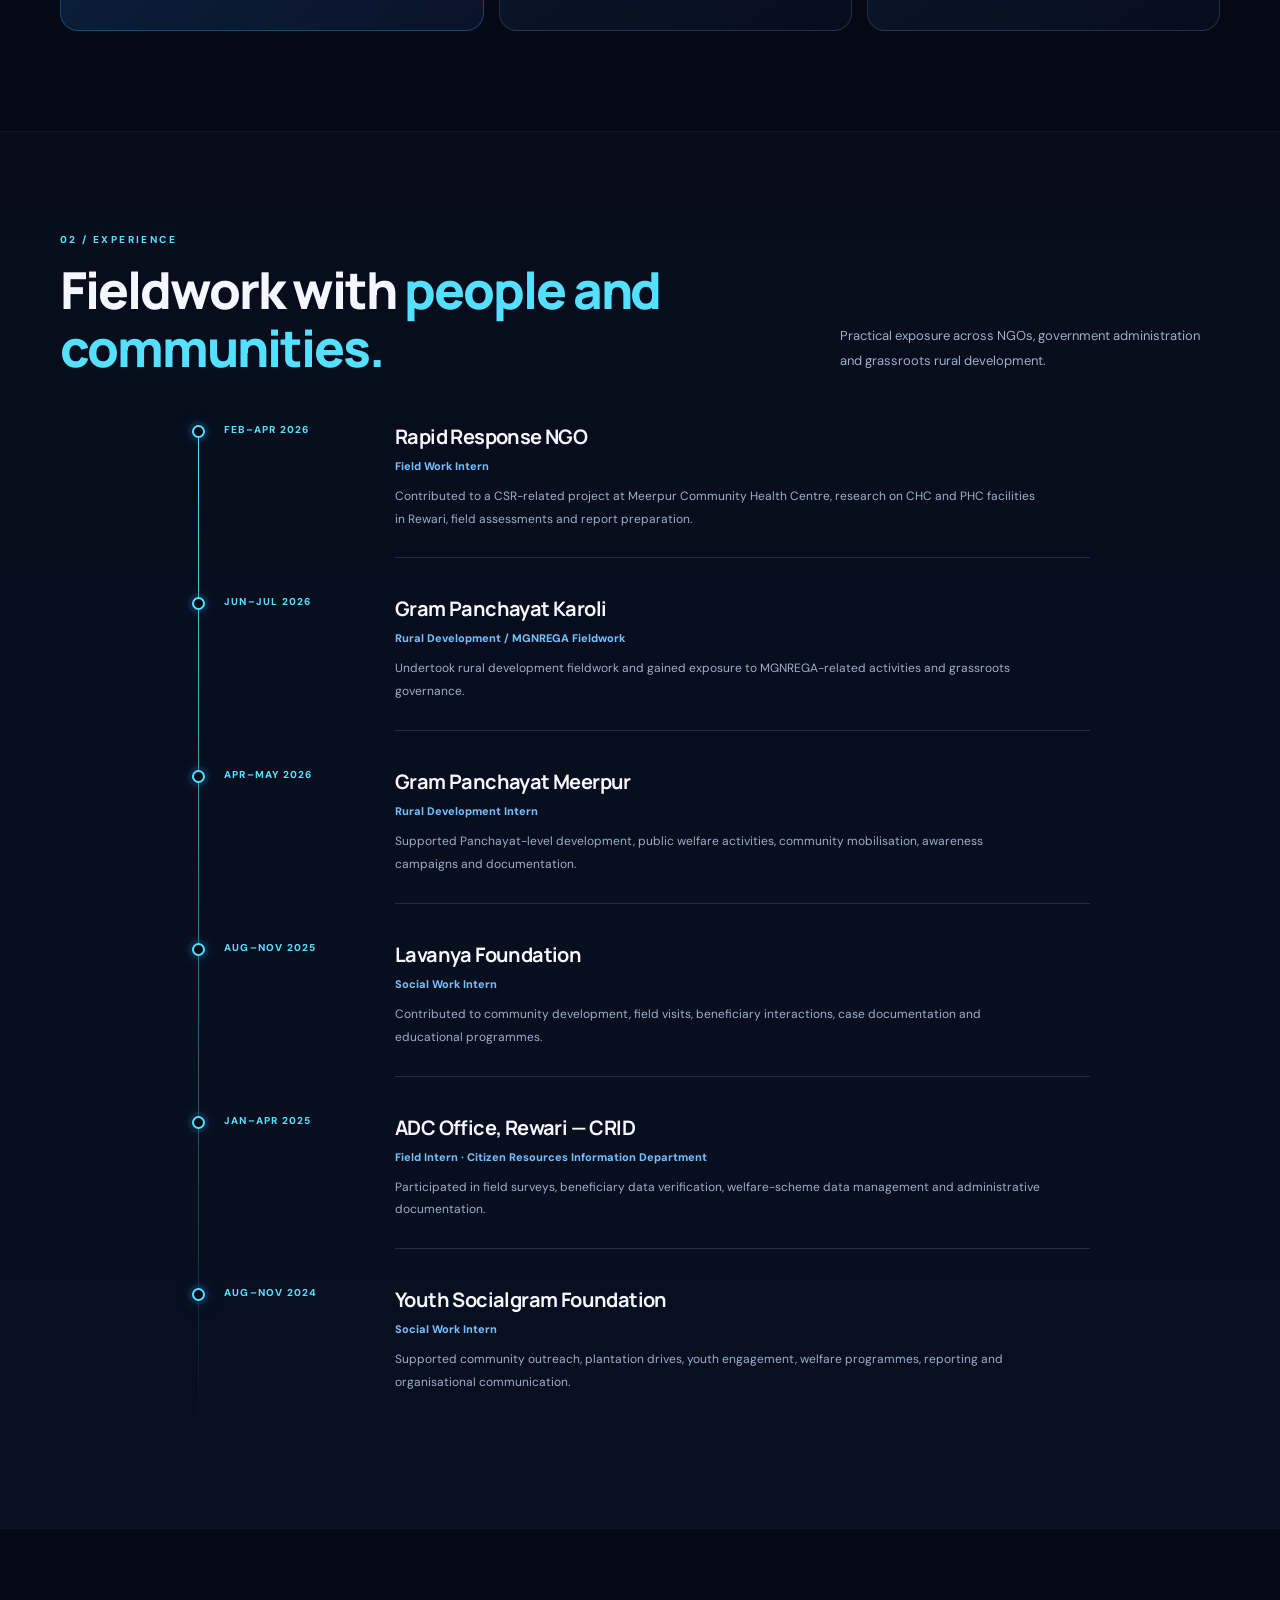
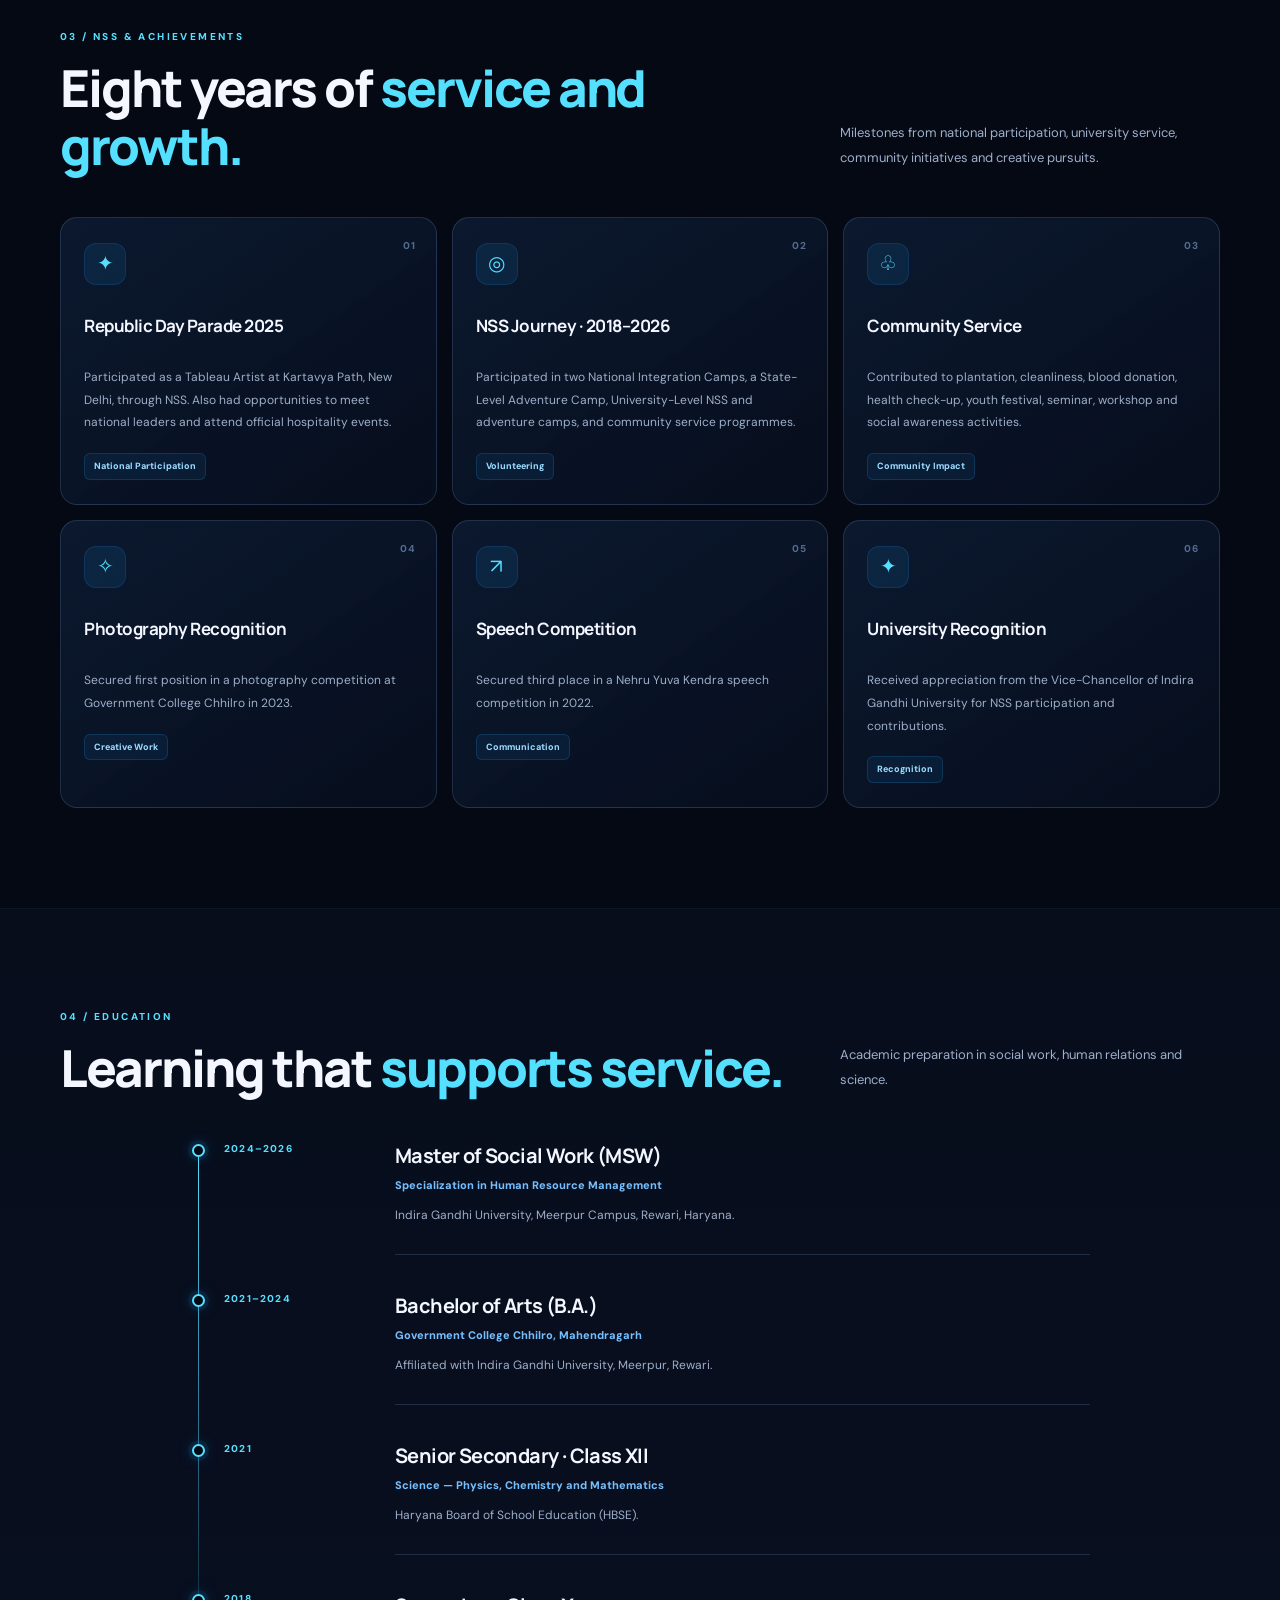
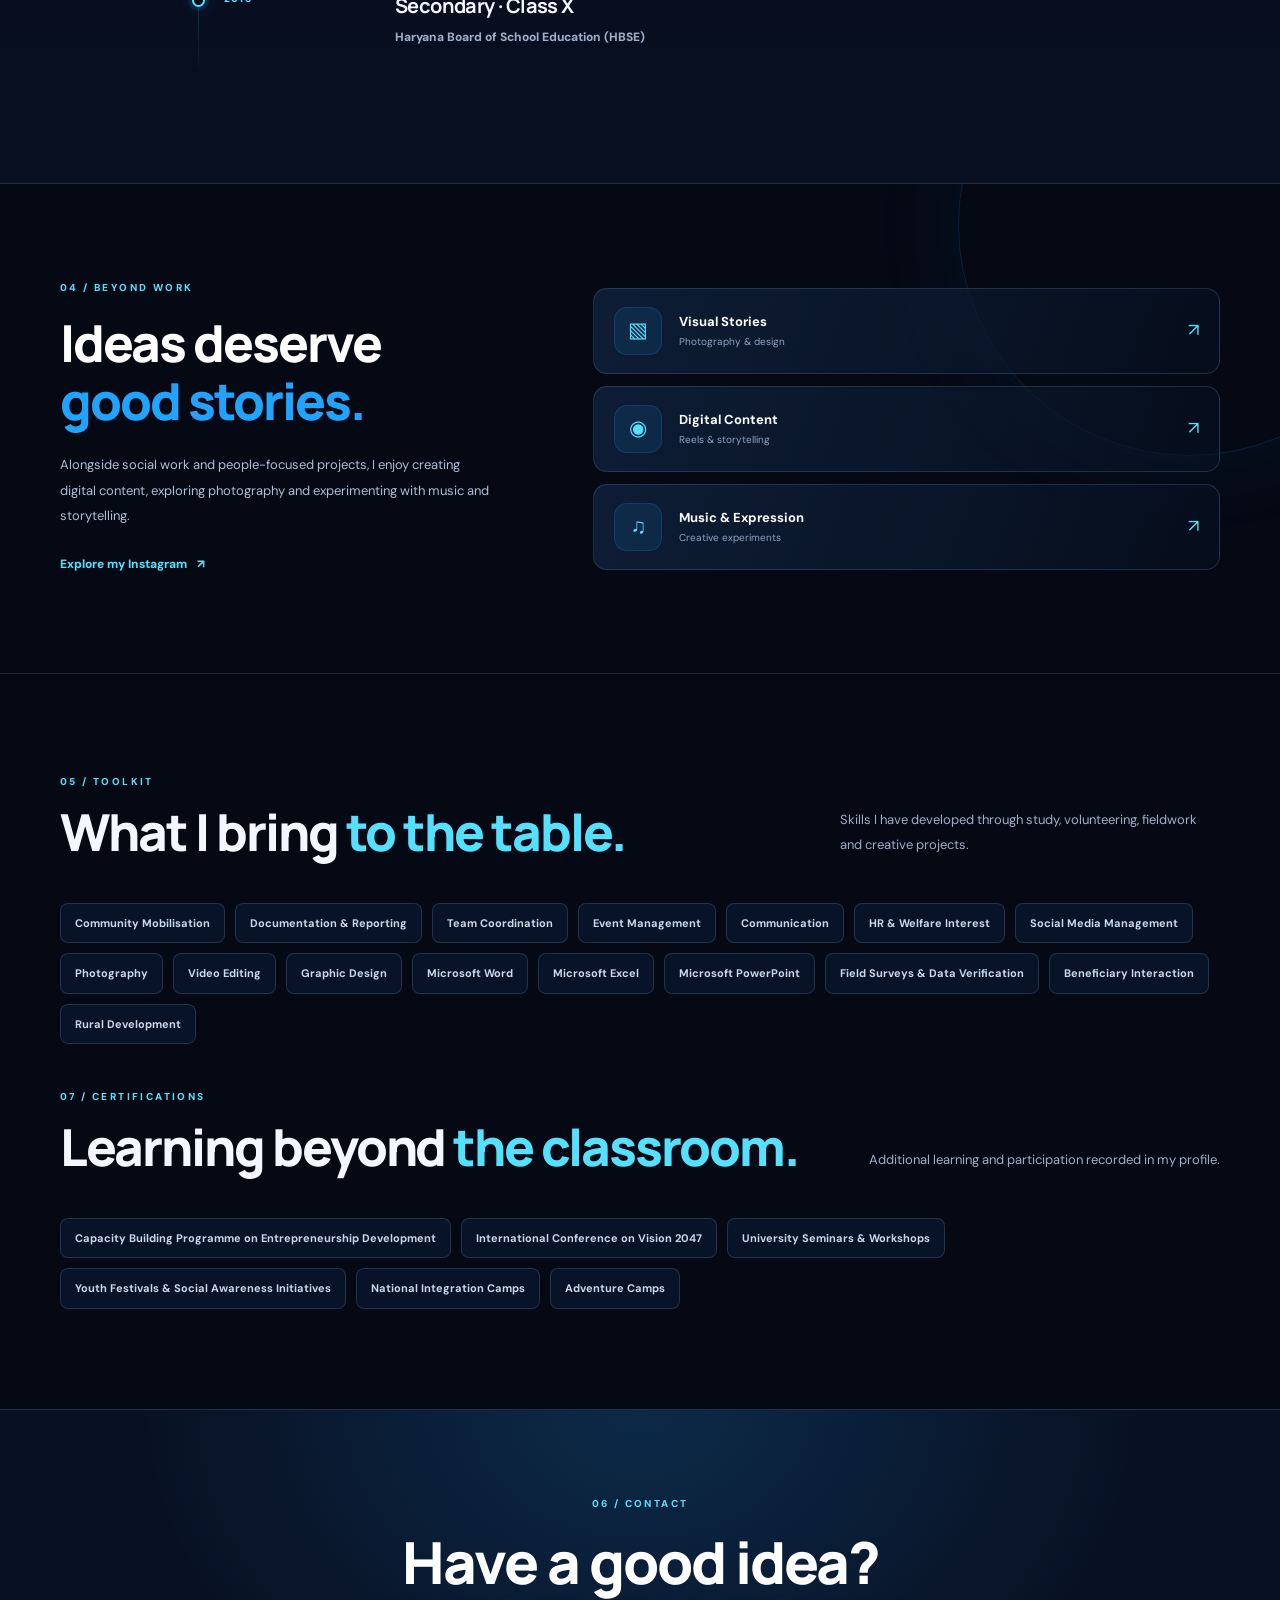
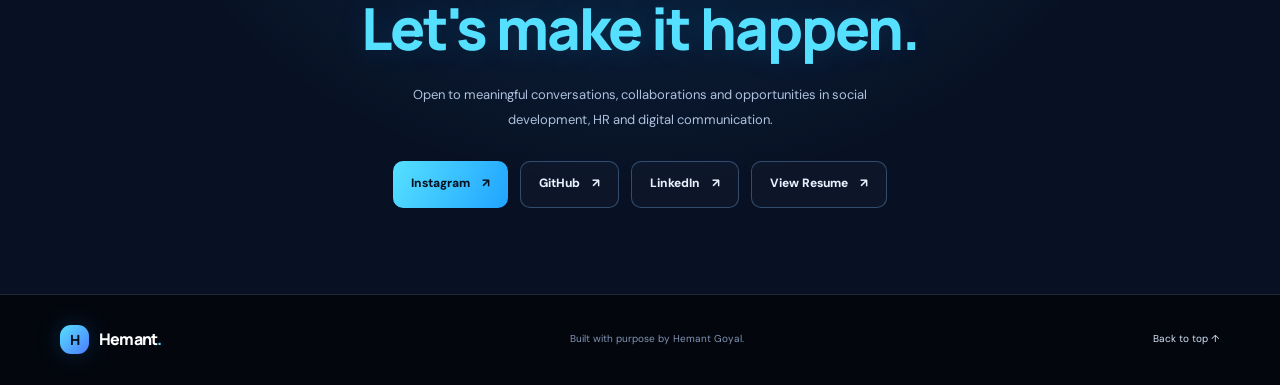
==== commit 620c319f: "Use uploaded profile photo in portfolio preview" ====
--- a/index.html
+++ b/index.html
@@ -48,7 +48,7 @@
         <div class="visual-orbit orbit-two"></div>
         <div class="visual-card">
           <div class="visual-top"><span class="mini-dot"></span><span class="mini-dot"></span><span class="mini-dot"></span><span class="visual-label">A LITTLE ABOUT ME</span></div>
-          <div class="profile-photo-wrap"><img class="profile-photo" src="https://github.com/dilsehemant.png" alt="Hemant Goyal profile photo" loading="lazy"><span class="photo-caption">HEMANT GOYAL · PORTFOLIO</span></div>
+          <div class="profile-photo-wrap"><img class="profile-photo" src="Hemant%27s%20Photo.png" alt="Hemant Goyal profile photo" loading="lazy"><span class="photo-caption">HEMANT GOYAL · PORTFOLIO</span></div>
           <p>Purpose in action.<br><em>People at the centre.</em></p>
           <div class="visual-tags"><span>Social Impact</span><span>HR</span><span>Ideas</span></div>
         </div>
--- a/style.css
+++ b/style.css
@@ -1,5 +1,14 @@
-:root{--bg:#0b1220;--panel:#111c2f;--panel-soft:#f4f7fb;--text:#111b2d;--muted:#64748b;--white:#fff;--blue:#7c9cff;--blue-deep:#3159cf;--line:#e2e8f0;--dark-muted:#a9b6cc;--radius:22px;--shadow:0 24px 70px rgba(7,17,35,.13)}
-*{box-sizing:border-box}html{scroll-behavior:smooth;scroll-padding-top:90px}body{margin:0;font-family:"DM Sans",sans-serif;color:var(--text);background:#fff;line-height:1.65}a{color:inherit;text-decoration:none}.container{width:min(1120px,calc(100% - 48px));margin-inline:auto}.site-header{height:78px;position:sticky;top:0;z-index:20;background:rgba(11,18,32,.94);backdrop-filter:blur(16px);border-bottom:1px solid rgba(255,255,255,.08)}.nav{height:100%;display:flex;align-items:center;justify-content:space-between}.brand{display:inline-flex;align-items:center;gap:10px;color:#fff;font-family:Manrope,sans-serif;font-weight:800;font-size:19px;letter-spacing:-.6px}.brand-mark{width:34px;height:34px;border-radius:11px;display:grid;place-items:center;background:linear-gradient(135deg,#8ca7ff,#456be8);color:#0b1220;font-size:17px}.brand-dot{color:var(--blue)}.nav-links{display:flex;align-items:center;gap:28px;color:#c3cde0;font-size:13px;font-weight:600}.nav-links a{transition:color .2s}.nav-links a:hover{color:#fff}.nav-cta{padding:10px 15px;border:1px solid rgba(255,255,255,.2);border-radius:999px;color:#fff!important}.nav-cta span{margin-left:7px;color:var(--blue)}.hero{min-height:610px;display:grid;grid-template-columns:1.1fr .9fr;align-items:center;gap:50px;padding-top:72px;padding-bottom:82px}.hero-copy{max-width:640px}.eyebrow{font-size:11px;letter-spacing:2px;font-weight:800;color:var(--blue-deep);margin:0 0 18px}.hero .eyebrow{color:#9db2ff;display:flex;align-items:center;gap:10px}.status-dot{width:7px;height:7px;border-radius:50%;background:#76e3bd;box-shadow:0 0 0 5px rgba(118,227,189,.12)}h1,h2,h3,p{margin-top:0}h1,h2,h3{font-family:Manrope,sans-serif;letter-spacing:-1.4px}h1{font-size:clamp(42px,5.3vw,67px);line-height:1.12;color:#fff;margin-bottom:24px;font-weight:800}h1 span,h2 span{color:var(--blue)}.hero-description{max-width:540px;color:#b3bfd2;font-size:17px;line-height:1.85;margin-bottom:30px}.hero-actions,.contact-actions{display:flex;flex-wrap:wrap;gap:12px}.button{min-height:47px;display:inline-flex;align-items:center;justify-content:center;gap:13px;padding:0 19px;border-radius:999px;font-size:13px;font-weight:700;transition:transform .2s,box-shadow .2s}.button:hover{transform:translateY(-2px)}.button-primary{background:var(--blue);color:#0b1220;box-shadow:0 8px 25px rgba(124,156,255,.2)}.button-secondary{border:1px solid rgba(255,255,255,.2);color:#fff}.button-resume{border:1px solid rgba(124,156,255,.45);color:#cbd6ff;background:rgba(124,156,255,.08)}.hero-meta{display:flex;gap:34px;margin-top:48px;padding-top:24px;border-top:1px solid rgba(255,255,255,.12)}.hero-meta div{display:flex;flex-direction:column;gap:3px}.hero-meta strong{color:#fff;font-size:14px}.hero-meta span{color:#8e9db5;font-size:11px}.hero-visual{position:relative;min-height:390px;display:grid;place-items:center}.visual-orbit{position:absolute;border:1px solid rgba(124,156,255,.2);border-radius:50%;transform:rotate(-22deg)}.orbit-one{width:350px;height:350px}.orbit-two{width:420px;height:260px;border-color:rgba(124,156,255,.12);transform:rotate(38deg)}.visual-card{position:relative;width:min(320px,90%);padding:22px 25px 27px;border:1px solid rgba(255,255,255,.16);border-radius:24px;background:linear-gradient(145deg,rgba(30,45,71,.96),rgba(15,25,43,.96));box-shadow:0 30px 70px rgba(0,0,0,.32);transform:rotate(-3deg)}.visual-top{display:flex;align-items:center;gap:5px}.mini-dot{width:6px;height:6px;border-radius:50%;background:#6e83ad}.visual-label{margin-left:auto;font-size:8px;letter-spacing:1.4px;color:#8496b6}.profile-photo-wrap{margin:24px auto 22px;display:flex;flex-direction:column;align-items:center;gap:12px}.profile-photo{width:190px;height:190px;object-fit:cover;border-radius:50%;border:5px solid rgba(157,178,255,.8);box-shadow:0 12px 35px rgba(0,0,0,.28);background:#24355b}.photo-caption{font-size:9px;letter-spacing:1.8px;color:#9fb1d3;font-weight:800}.visual-card p{color:#b7c4d9;font-size:15px;line-height:1.8;margin-bottom:23px}.visual-card em{font-style:normal;color:#fff;font-weight:700}.visual-tags{display:flex;gap:7px;flex-wrap:wrap}.visual-tags span{border:1px solid rgba(255,255,255,.15);border-radius:99px;padding:5px 10px;font-size:9px;color:#c6d2e7}.floating-note{position:absolute;display:flex;align-items:center;gap:8px;padding:11px 15px;border:1px solid rgba(255,255,255,.12);border-radius:12px;background:#17243a;color:#e9efff;font-size:11px;font-weight:700;box-shadow:0 14px 35px rgba(0,0,0,.2)}.floating-note span{color:var(--blue);font-size:16px}.note-top{top:46px;right:0}.note-bottom{bottom:35px;left:-2px}.trust-strip{background:#f4f7fb;border-top:1px solid #e9eef5;border-bottom:1px solid #e9eef5}.trust-inner{min-height:76px;display:flex;align-items:center;justify-content:space-between;gap:18px;color:#334155;font-size:12px;font-weight:700}.trust-inner>span{font-size:9px;letter-spacing:1.5px;color:#8491a5}.trust-inner i{width:4px;height:4px;border-radius:50%;background:#a5b4c8}.section{padding-top:100px;padding-bottom:100px}.section-heading{display:flex;align-items:flex-end;justify-content:space-between;gap:40px;margin-bottom:45px}.section-heading .eyebrow{margin-bottom:13px}.section h2,.creative-section h2,.contact-section h2{font-size:clamp(32px,4vw,48px);line-height:1.2;margin-bottom:0;font-weight:800}.section h2 span{color:#617ce4}.section-intro{max-width:360px;color:var(--muted);font-size:14px;line-height:1.9;margin:0 0 4px}.about-grid{display:grid;grid-template-columns:1.2fr 1fr 1fr;gap:17px}.about-card{padding:27px;border:1px solid var(--line);border-radius:var(--radius);background:#fff;min-height:230px;transition:transform .2s,box-shadow .2s}.about-card:hover,.achievement-card:hover{transform:translateY(-4px);box-shadow:var(--shadow)}.about-main{background:var(--bg);border-color:var(--bg);color:#fff}.card-icon{width:42px;height:42px;display:grid;place-items:center;border-radius:13px;background:#edf1ff;color:#4766db;font-size:21px;margin-bottom:25px}.about-main .card-icon{background:#24355b;color:#a6b9ff}.about-card h3,.achievement-card h3{font-size:18px;letter-spacing:-.5px;margin-bottom:10px}.about-card p,.achievement-card p{font-size:13px;line-height:1.9;color:var(--muted);margin-bottom:0}.about-main p{color:#b4c0d3}.section-muted{background:var(--panel-soft)}.timeline{max-width:850px;margin:0 auto;position:relative}.timeline:before{content:"";position:absolute;left:8px;top:8px;bottom:12px;width:1px;background:#cfd8e8}.timeline-item{position:relative;display:grid;grid-template-columns:145px 1fr;gap:26px;padding:0 0 35px 34px}.timeline-marker{position:absolute;left:2px;top:5px;width:13px;height:13px;border-radius:50%;background:#fff;border:3px solid #6580e8;box-shadow:0 0 0 4px #e8edff}.timeline-date{padding-top:2px;color:#6378cb;font-size:10px;letter-spacing:1px;font-weight:800}.timeline-content{padding-bottom:28px;border-bottom:1px solid #e0e7f1}.timeline-item:last-child .timeline-content{border-bottom:0;padding-bottom:0}.timeline-content h3{font-size:20px;margin-bottom:4px;letter-spacing:-.6px}.timeline-subtitle{font-size:12px;font-weight:700;color:#5266a8;margin-bottom:10px}.timeline-content>p:last-child{max-width:620px;color:var(--muted);font-size:13px;line-height:1.85;margin-bottom:0}.achievement-grid{display:grid;grid-template-columns:repeat(4,1fr);gap:15px}.achievement-card{position:relative;padding:25px 22px 24px;border:1px solid var(--line);border-radius:20px;transition:transform .2s,box-shadow .2s}.achievement-number{position:absolute;right:20px;top:20px;color:#c1cad9;font-size:10px;font-weight:800;letter-spacing:1px}.achievement-icon{width:42px;height:42px;border-radius:13px;background:#edf1ff;color:#506be0;display:grid;place-items:center;font-size:20px;margin-bottom:28px}.achievement-card h3{min-height:45px}.tag{display:inline-block;margin-top:20px;padding:5px 9px;background:#f1f5f9;border-radius:99px;color:#5b6b84;font-size:9px;font-weight:700}.creative-section{background:var(--bg);color:#fff;padding:94px 0}.creative-grid{display:grid;grid-template-columns:.85fr 1.15fr;align-items:center;gap:70px}.creative-section .eyebrow{color:#9db2ff}.creative-section h2 span{color:var(--blue)}.creative-copy{max-width:430px;color:#aebbd0;font-size:14px;line-height:1.95;margin:22px 0}.text-link{display:inline-flex;gap:10px;align-items:center;color:#b7c6ff;font-size:13px;font-weight:700}.creative-tiles{display:grid;gap:12px}.creative-tile{display:flex;align-items:center;gap:17px;padding:18px 20px;border:1px solid rgba(255,255,255,.1);border-radius:17px;background:rgba(255,255,255,.035);transition:background .2s,transform .2s}.creative-tile:hover{background:rgba(255,255,255,.08);transform:translateX(4px)}.tile-symbol{width:48px;height:48px;display:grid;place-items:center;border-radius:14px;background:#1d2d4a;color:#a9baff;font-size:21px}.creative-tile>span:nth-child(2){display:flex;flex-direction:column;gap:2px}.creative-tile b{font-size:14px}.creative-tile small{color:#8e9db5;font-size:11px}.tile-arrow{margin-left:auto;color:#9eb2ff;font-size:18px}.skills-list{display:flex;flex-wrap:wrap;gap:11px}.skills-list span{padding:11px 16px;border:1px solid #dfe6f0;border-radius:99px;color:#34435b;background:#fff;font-size:12px;font-weight:600}.contact-section{background:linear-gradient(120deg,#2948ad,#486ce4);padding:85px 0;text-align:center;color:#fff}.contact-inner{max-width:760px}.contact-section .eyebrow{color:#d2dcff}.contact-section h2{font-size:clamp(36px,5vw,55px)}.contact-section h2 span{color:#c9d4ff}.contact-section .contact-inner>p:not(.eyebrow){max-width:520px;margin:22px auto 28px;color:#e0e7ff;font-size:14px;line-height:1.9}.contact-actions{justify-content:center}.button-light{background:#fff;color:#233d9c}.button-outline-light{border:1px solid rgba(255,255,255,.45);color:#fff}.footer{background:#080e19;color:#91a0b8}.footer-inner{min-height:90px;display:flex;align-items:center;justify-content:space-between;gap:20px}.footer-brand{font-size:16px}.footer-brand .brand-mark{width:29px;height:29px;font-size:14px}.footer p{margin:0;font-size:11px}.footer-inner>a:last-child{font-size:11px;color:#d6dff0}
-@media(max-width:900px){.nav-links{gap:15px}.nav-links>a:not(.nav-cta){display:none}.hero{gap:25px;min-height:560px}.hero-meta{gap:22px}.about-grid{grid-template-columns:1fr 1fr}.about-main{grid-column:1/-1;min-height:auto}.achievement-grid{grid-template-columns:1fr 1fr}.creative-grid{gap:35px}.trust-inner{flex-wrap:wrap;justify-content:center;padding:18px 0}.trust-inner>span{width:100%;text-align:center}.trust-inner i{display:none}}
-@media(max-width:640px){.container{width:min(100% - 32px,1120px)}.site-header{height:66px}.nav-cta{padding:9px 12px;font-size:11px}.hero{grid-template-columns:1fr;padding-top:58px;padding-bottom:62px;gap:12px}.hero-copy{order:1}.hero-visual{order:2;min-height:330px;margin-top:10px}.visual-card{width:270px}.profile-photo{width:160px;height:160px}.orbit-one{width:290px;height:290px}.orbit-two{width:320px;height:220px}.note-top{right:0;top:28px}.note-bottom{left:0;bottom:25px}.hero-description{font-size:15px}.hero-meta{gap:0;justify-content:space-between;margin-top:35px}.hero-meta strong{font-size:12px}.hero-meta span{font-size:10px}.trust-inner{gap:12px;font-size:11px}.section{padding-top:70px;padding-bottom:70px}.section-heading{display:block;margin-bottom:30px}.section-intro{margin-top:17px}.about-grid{grid-template-columns:1fr}.about-main{grid-column:auto}.about-card{min-height:auto}.timeline-item{grid-template-columns:1fr;gap:8px;padding-left:28px;padding-bottom:28px}.timeline-date{font-size:9px}.timeline-content{padding-bottom:23px}.timeline-content h3{font-size:18px}.achievement-grid{grid-template-columns:1fr}.achievement-card{padding:22px}.achievement-card h3{min-height:0}.creative-section{padding:70px 0}.creative-grid{grid-template-columns:1fr;gap:35px}.creative-tile{padding:15px}.skills-list{gap:8px}.skills-list span{font-size:11px;padding:9px 12px}.contact-section{padding:68px 0}.footer-inner{padding:20px 0;flex-wrap:wrap}.footer p{order:3;width:100%}}
-@media(prefers-reduced-motion:reduce){html{scroll-behavior:auto}*,*::before,*::after{transition:none!important}}
+@import url('https://fonts.googleapis.com/css2?family=DM+Sans:wght@400;500;600;700&family=Manrope:wght@400;500;600;700;800&display=swap');
+:root{--bg:#050914;--bg2:#080f20;--panel:#0b1427;--panel2:#0e1b32;--text:#f4f7ff;--muted:#9eafca;--blue:#20a4ff;--blue2:#4d7cff;--cyan:#56e0ff;--line:rgba(137,178,232,.19);--radius:18px;--shadow:0 22px 65px rgba(0,0,0,.35)}
+*{box-sizing:border-box}html{scroll-behavior:smooth;scroll-padding-top:88px}body{margin:0;background:var(--bg);color:var(--text);font-family:'DM Sans',sans-serif;line-height:1.65;overflow-x:hidden}body:before{content:"";position:fixed;inset:0;pointer-events:none;z-index:-1;background:radial-gradient(ellipse at 12% 6%,rgba(22,113,255,.14),transparent 34%),radial-gradient(ellipse at 88% 40%,rgba(0,196,255,.07),transparent 32%)}a{color:inherit;text-decoration:none}.container{width:min(1160px,calc(100% - 48px));margin-inline:auto}.site-header{height:76px;position:sticky;top:0;z-index:30;background:rgba(5,9,20,.82);backdrop-filter:blur(18px);border-bottom:1px solid var(--line)}.nav{height:100%;display:flex;align-items:center;justify-content:space-between}.brand{display:inline-flex;align-items:center;gap:10px;color:#fff;font-family:Manrope,sans-serif;font-weight:800;font-size:20px;letter-spacing:-.8px}.brand-mark{width:35px;height:35px;border-radius:11px;display:grid;place-items:center;background:linear-gradient(135deg,var(--cyan),var(--blue2));color:#04101f;font-size:17px;box-shadow:0 0 24px rgba(32,164,255,.22)}.brand-dot{color:var(--cyan)}.nav-links{display:flex;align-items:center;gap:23px;color:#c1cee4;font-size:12px;font-weight:700}.nav-links a{transition:color .25s}.nav-links a:hover{color:var(--cyan)}.nav-cta{padding:10px 15px;border:1px solid rgba(32,164,255,.55);border-radius:9px;color:#fff!important;background:rgba(32,164,255,.08)}.nav-cta span{color:var(--cyan);margin-left:5px}
+h1,h2,h3,p{margin-top:0}h1,h2,h3{font-family:Manrope,sans-serif;letter-spacing:-1.2px}.eyebrow{font-size:10px;letter-spacing:2.4px;text-transform:uppercase;font-weight:800;color:var(--cyan);margin:0 0 17px}.hero{min-height:650px;display:grid;grid-template-columns:1.08fr .92fr;align-items:center;gap:45px;padding-top:74px;padding-bottom:75px;position:relative}.hero:after{content:"";position:absolute;right:3%;top:18%;width:370px;height:370px;border:1px solid rgba(32,164,255,.13);border-radius:50%;box-shadow:0 0 80px rgba(32,164,255,.07),inset 0 0 70px rgba(32,164,255,.04);pointer-events:none}.hero-copy{max-width:660px;position:relative;z-index:1}.hero .eyebrow{display:flex;align-items:center;gap:10px}.status-dot{width:7px;height:7px;border-radius:50%;background:#58e6b4;box-shadow:0 0 0 5px rgba(88,230,180,.1)}h1{font-size:clamp(45px,6.2vw,76px);line-height:1.04;margin-bottom:22px;font-weight:800;letter-spacing:-3.3px}h1 span,h2 span{color:var(--blue);text-shadow:0 0 28px rgba(32,164,255,.16)}.hero-description{max-width:560px;color:#b1bfd5;font-size:16px;line-height:1.9;margin-bottom:27px}.hero-actions,.contact-actions{display:flex;flex-wrap:wrap;gap:12px}.button{min-height:47px;display:inline-flex;align-items:center;justify-content:center;gap:12px;padding:0 18px;border-radius:10px;font-size:12px;font-weight:800;transition:transform .25s,box-shadow .25s,border-color .25s}.button:hover{transform:translateY(-3px)}.button-primary{background:linear-gradient(115deg,var(--blue),#4d7cff);color:#03101f;box-shadow:0 8px 30px rgba(32,164,255,.22)}.button-primary:hover{box-shadow:0 12px 35px rgba(32,164,255,.35)}.button-secondary{border:1px solid var(--line);color:#f2f7ff;background:rgba(255,255,255,.025)}.hero-meta{display:flex;gap:0;margin-top:42px;padding-top:23px;border-top:1px solid var(--line)}.hero-meta div{display:flex;flex-direction:column;gap:3px;padding:0 23px;border-right:1px solid var(--line)}.hero-meta div:first-child{padding-left:0}.hero-meta div:last-child{border-right:0}.hero-meta strong{color:#fff;font-size:15px}.hero-meta span{color:#8295b4;font-size:10px}
+.hero-visual{position:relative;z-index:1;min-height:440px;display:grid;place-items:center}.visual-orbit{position:absolute;border:1px solid rgba(32,164,255,.22);border-radius:50%;transform:rotate(-22deg);animation:orbit 20s linear infinite}.orbit-one{width:350px;height:350px}.orbit-two{width:430px;height:270px;border-color:rgba(86,224,255,.14);transform:rotate(38deg);animation-direction:reverse}.visual-card{position:relative;width:min(330px,90%);padding:22px 25px 26px;border:1px solid rgba(100,184,255,.25);border-radius:22px;background:linear-gradient(145deg,rgba(15,31,57,.97),rgba(6,14,29,.97));box-shadow:0 25px 90px rgba(0,0,0,.45),0 0 40px rgba(32,164,255,.08);transform:rotate(-2deg);animation:float 6s ease-in-out infinite}.visual-top{display:flex;align-items:center;gap:5px}.mini-dot{width:6px;height:6px;border-radius:50%;background:#3c668e}.visual-label{margin-left:auto;font-size:8px;letter-spacing:1.5px;color:#8aa8ce}.profile-photo-wrap{margin:24px auto 22px;display:flex;flex-direction:column;align-items:center;gap:12px}.profile-photo{width:190px;height:190px;object-fit:cover;border-radius:50%;border:3px solid var(--blue);box-shadow:0 0 0 8px rgba(32,164,255,.07),0 0 38px rgba(32,164,255,.24);background:#142844}.photo-caption{font-size:9px;letter-spacing:1.8px;color:#91b3d8;font-weight:800}.visual-card p{color:#b7c9e2;font-size:15px;line-height:1.8;margin-bottom:20px}.visual-card em{font-style:normal;color:#fff;font-weight:800}.visual-tags{display:flex;gap:7px;flex-wrap:wrap}.visual-tags span{border:1px solid rgba(32,164,255,.2);border-radius:7px;padding:5px 9px;font-size:9px;color:#c3d7f3;background:rgba(32,164,255,.05)}.floating-note{position:absolute;display:flex;align-items:center;gap:8px;padding:11px 14px;border:1px solid rgba(32,164,255,.24);border-radius:10px;background:rgba(8,19,39,.94);color:#e9f4ff;font-size:11px;font-weight:800;box-shadow:0 14px 35px rgba(0,0,0,.28);animation:float 5s ease-in-out infinite}.floating-note span{color:var(--cyan);font-size:16px}.note-top{top:48px;right:-2px}.note-bottom{bottom:30px;left:-5px;animation-delay:-2s}
+.trust-strip{background:#081124;border-top:1px solid var(--line);border-bottom:1px solid var(--line)}.trust-inner{min-height:74px;display:flex;align-items:center;justify-content:space-between;gap:18px;color:#d6e5fa;font-size:11px;font-weight:700}.trust-inner>span{font-size:9px;letter-spacing:1.8px;color:#6983a7}.trust-inner i{width:4px;height:4px;border-radius:50%;background:var(--cyan);box-shadow:0 0 10px var(--cyan)}
+.section{padding-top:100px;padding-bottom:100px}.section-heading{display:flex;align-items:flex-end;justify-content:space-between;gap:40px;margin-bottom:42px}.section-heading .eyebrow{margin-bottom:13px}.section h2,.creative-section h2,.contact-section h2{font-size:clamp(32px,4.3vw,51px);line-height:1.14;margin-bottom:0;font-weight:800;letter-spacing:-2px}.section h2 span{color:var(--cyan);text-shadow:none}.section-intro{max-width:380px;color:var(--muted);font-size:13px;line-height:1.9;margin:0 0 4px}.about-grid{display:grid;grid-template-columns:1.2fr 1fr 1fr;gap:15px}.about-card{padding:28px;border:1px solid var(--line);border-radius:var(--radius);background:linear-gradient(145deg,rgba(13,27,51,.9),rgba(7,15,30,.92));min-height:235px;transition:transform .3s,border-color .3s,box-shadow .3s}.about-card:hover,.achievement-card:hover{transform:translateY(-5px);border-color:rgba(32,164,255,.5);box-shadow:0 20px 50px rgba(0,0,0,.25),0 0 25px rgba(32,164,255,.07)}.about-main{background:linear-gradient(140deg,#0d2342,#091328);border-color:rgba(32,164,255,.32);color:#fff}.card-icon{width:43px;height:43px;display:grid;place-items:center;border-radius:12px;background:rgba(32,164,255,.11);border:1px solid rgba(32,164,255,.18);color:var(--cyan);font-size:21px;margin-bottom:25px}.about-card h3,.achievement-card h3{font-size:17px;letter-spacing:-.5px;margin-bottom:10px}.about-card p,.achievement-card p{font-size:12px;line-height:1.9;color:var(--muted);margin-bottom:0}.about-main p{color:#b4c7e2}.section-muted{background:linear-gradient(180deg,#070d1b,#080f20);border-top:1px solid rgba(255,255,255,.025);border-bottom:1px solid rgba(255,255,255,.025)}.timeline{max-width:900px;margin:0 auto;position:relative}.timeline:before{content:"";position:absolute;left:8px;top:8px;bottom:12px;width:1px;background:linear-gradient(var(--cyan),rgba(32,164,255,.04))}.timeline-item{position:relative;display:grid;grid-template-columns:145px 1fr;gap:26px;padding:0 0 34px 34px}.timeline-marker{position:absolute;left:2px;top:5px;width:13px;height:13px;border-radius:50%;background:var(--bg);border:2px solid var(--cyan);box-shadow:0 0 0 4px rgba(32,164,255,.09),0 0 16px rgba(32,164,255,.3)}.timeline-date{padding-top:2px;color:var(--cyan);font-size:10px;letter-spacing:1.2px;font-weight:800}.timeline-content{padding:0 0 27px;border-bottom:1px solid var(--line)}.timeline-item:last-child .timeline-content{border-bottom:0;padding-bottom:0}.timeline-content h3{font-size:20px;margin-bottom:4px;letter-spacing:-.6px}.timeline-subtitle{font-size:11px;font-weight:800;color:#75bfff;margin-bottom:10px}.timeline-content>p:last-child{max-width:650px;color:var(--muted);font-size:12px;line-height:1.9;margin-bottom:0}
+.achievement-grid{display:grid;grid-template-columns:repeat(3,1fr);gap:15px}.achievement-card{position:relative;padding:25px 23px 24px;border:1px solid var(--line);border-radius:17px;background:linear-gradient(145deg,rgba(13,27,51,.86),rgba(7,15,30,.92));transition:transform .3s,border-color .3s,box-shadow .3s}.achievement-number{position:absolute;right:20px;top:20px;color:#526b8f;font-size:10px;font-weight:800;letter-spacing:1px}.achievement-icon{width:42px;height:42px;border-radius:12px;background:rgba(32,164,255,.1);border:1px solid rgba(32,164,255,.15);color:var(--cyan);display:grid;place-items:center;font-size:20px;margin-bottom:27px}.achievement-card h3{min-height:44px}.tag{display:inline-block;margin-top:19px;padding:5px 9px;background:rgba(32,164,255,.08);border:1px solid rgba(32,164,255,.18);border-radius:6px;color:#9bdcff;font-size:9px;font-weight:800}
+.creative-section{background:#050914;color:#fff;padding:96px 0;border-top:1px solid var(--line);border-bottom:1px solid var(--line);position:relative;overflow:hidden}.creative-section:before{content:"";position:absolute;right:-140px;top:-190px;width:460px;height:460px;border:1px solid rgba(32,164,255,.16);border-radius:50%;box-shadow:0 0 100px rgba(32,164,255,.07)}.creative-grid{display:grid;grid-template-columns:.85fr 1.15fr;align-items:center;gap:70px;position:relative}.creative-section .eyebrow{color:var(--cyan)}.creative-section h2 span{color:var(--blue)}.creative-copy{max-width:430px;color:#aebed7;font-size:13px;line-height:1.95;margin:22px 0}.text-link{display:inline-flex;gap:10px;align-items:center;color:var(--cyan);font-size:12px;font-weight:800}.creative-tiles{display:grid;gap:12px}.creative-tile{display:flex;align-items:center;gap:17px;padding:18px 20px;border:1px solid var(--line);border-radius:14px;background:linear-gradient(110deg,rgba(18,39,68,.7),rgba(8,17,34,.6));transition:background .25s,transform .25s,border-color .25s}.creative-tile:hover{background:rgba(32,164,255,.09);border-color:rgba(32,164,255,.45);transform:translateX(5px)}.tile-symbol{width:48px;height:48px;display:grid;place-items:center;border-radius:13px;background:rgba(32,164,255,.1);color:var(--cyan);font-size:21px;border:1px solid rgba(32,164,255,.17)}.creative-tile>span:nth-child(2){display:flex;flex-direction:column;gap:2px}.creative-tile b{font-size:13px}.creative-tile small{color:#8da3c4;font-size:10px}.tile-arrow{margin-left:auto;color:var(--cyan);font-size:18px}
+.skills-list{display:flex;flex-wrap:wrap;gap:10px}.skills-list span{padding:10px 14px;border:1px solid var(--line);border-radius:8px;color:#c8d8ef;background:rgba(12,25,47,.7);font-size:11px;font-weight:700;transition:border-color .25s,color .25s,background .25s}.skills-list span:hover{border-color:rgba(32,164,255,.5);color:#fff;background:rgba(32,164,255,.08)}.contact-section{background:radial-gradient(ellipse at 50% 0%,rgba(32,164,255,.17),transparent 55%),#081124;padding:86px 0;text-align:center;color:#fff;border-top:1px solid var(--line)}.contact-inner{max-width:760px}.contact-section .eyebrow{color:var(--cyan)}.contact-section h2{font-size:clamp(36px,5vw,58px)}.contact-section h2 span{color:var(--cyan)}.contact-section .contact-inner>p:not(.eyebrow){max-width:520px;margin:22px auto 28px;color:#afc1dc;font-size:13px;line-height:1.9}.contact-actions{justify-content:center}.button-light{background:linear-gradient(115deg,var(--cyan),var(--blue));color:#04101f}.button-outline-light{border:1px solid rgba(120,177,235,.35);color:#e6f3ff;background:rgba(255,255,255,.025)}.button-outline-light:hover{border-color:var(--cyan)}.footer{background:#03060d;color:#8195b4;border-top:1px solid var(--line)}.footer-inner{min-height:90px;display:flex;align-items:center;justify-content:space-between;gap:20px}.footer-brand{font-size:16px}.footer-brand .brand-mark{width:29px;height:29px;font-size:14px}.footer p{margin:0;font-size:10px}.footer-inner>a:last-child{font-size:10px;color:#d6e5fa}
+@keyframes float{0%,100%{transform:translateY(0) rotate(-2deg)}50%{transform:translateY(-9px) rotate(-1deg)}}@keyframes orbit{from{rotate:0deg}to{rotate:360deg}}
+@media(max-width:900px){.nav-links{gap:12px}.nav-links>a:not(.nav-cta){display:none}.hero{gap:25px;min-height:580px}.hero-meta div{padding-inline:14px}.about-grid{grid-template-columns:1fr 1fr}.about-main{grid-column:1/-1;min-height:auto}.achievement-grid{grid-template-columns:1fr 1fr}.creative-grid{gap:35px}.trust-inner{flex-wrap:wrap;justify-content:center;padding:18px 0}.trust-inner>span{width:100%;text-align:center}.trust-inner i{display:none}}
+@media(max-width:640px){.container{width:min(100% - 32px,1160px)}.site-header{height:65px}.nav-cta{padding:9px 11px;font-size:10px}.hero{grid-template-columns:1fr;padding-top:55px;padding-bottom:58px;gap:8px}.hero-copy{order:1}.hero-visual{order:2;min-height:330px;margin-top:12px}.hero:after{width:280px;height:280px;right:4%;top:52%}.visual-card{width:270px}.profile-photo{width:160px;height:160px}.orbit-one{width:290px;height:290px}.orbit-two{width:320px;height:220px}.note-top{right:0;top:28px}.note-bottom{left:0;bottom:25px}.hero-description{font-size:14px}.hero-meta{gap:0;justify-content:space-between;margin-top:32px}.hero-meta div{padding-inline:10px}.hero-meta div:first-child{padding-left:0}.hero-meta strong{font-size:12px}.hero-meta span{font-size:9px}.trust-inner{gap:12px;font-size:10px}.section{padding-top:70px;padding-bottom:70px}.section-heading{display:block;margin-bottom:30px}.section-intro{margin-top:17px}.about-grid{grid-template-columns:1fr}.about-main{grid-column:auto}.about-card{min-height:auto}.timeline-item{grid-template-columns:1fr;gap:8px;padding-left:28px;padding-bottom:27px}.timeline-date{font-size:9px}.timeline-content{padding-bottom:22px}.timeline-content h3{font-size:18px}.achievement-grid{grid-template-columns:1fr}.achievement-card{padding:22px}.achievement-card h3{min-height:0}.creative-section{padding:70px 0}.creative-grid{grid-template-columns:1fr;gap:35px}.creative-tile{padding:15px}.skills-list{gap:8px}.skills-list span{font-size:10px;padding:9px 11px}.contact-section{padding:68px 0}.footer-inner{padding:20px 0;flex-wrap:wrap}.footer p{order:3;width:100%}}
+@media(prefers-reduced-motion:reduce){html{scroll-behavior:auto}*,*::before,*::after{animation:none!important;transition:none!important}}
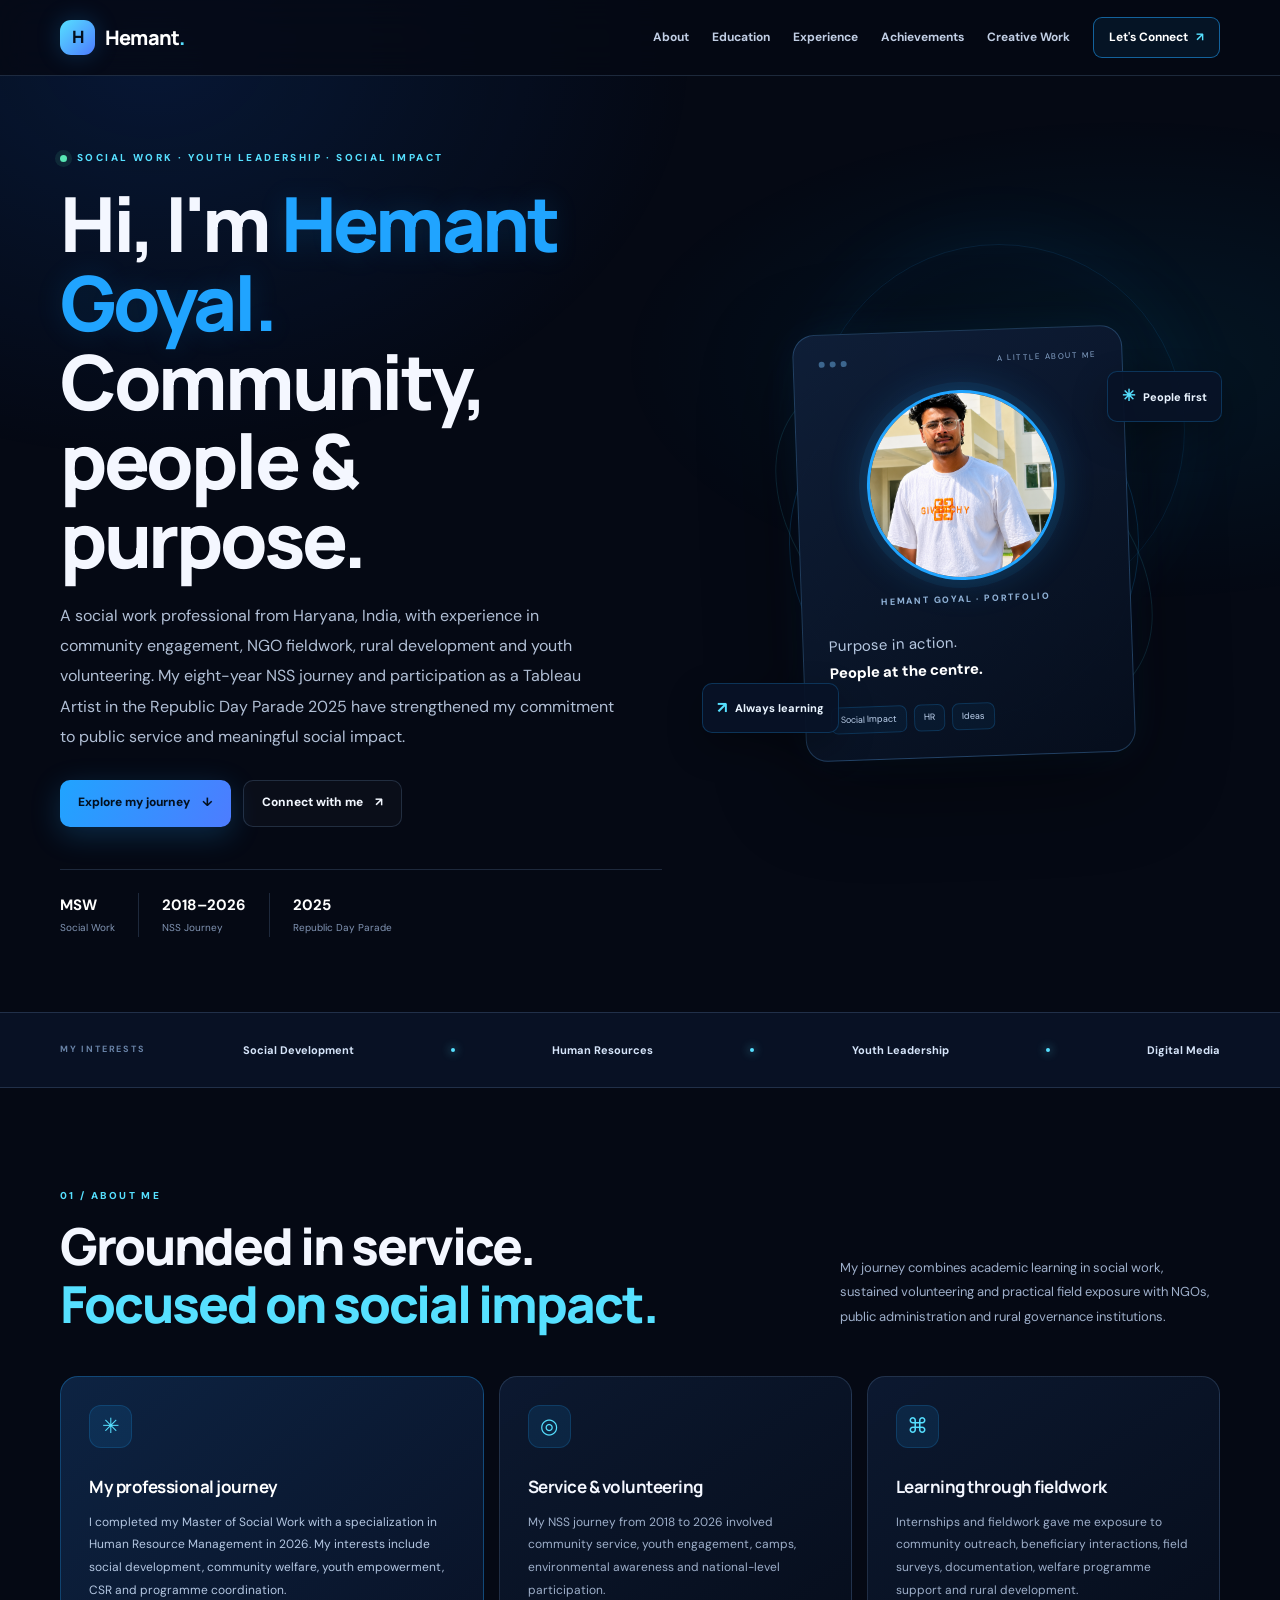
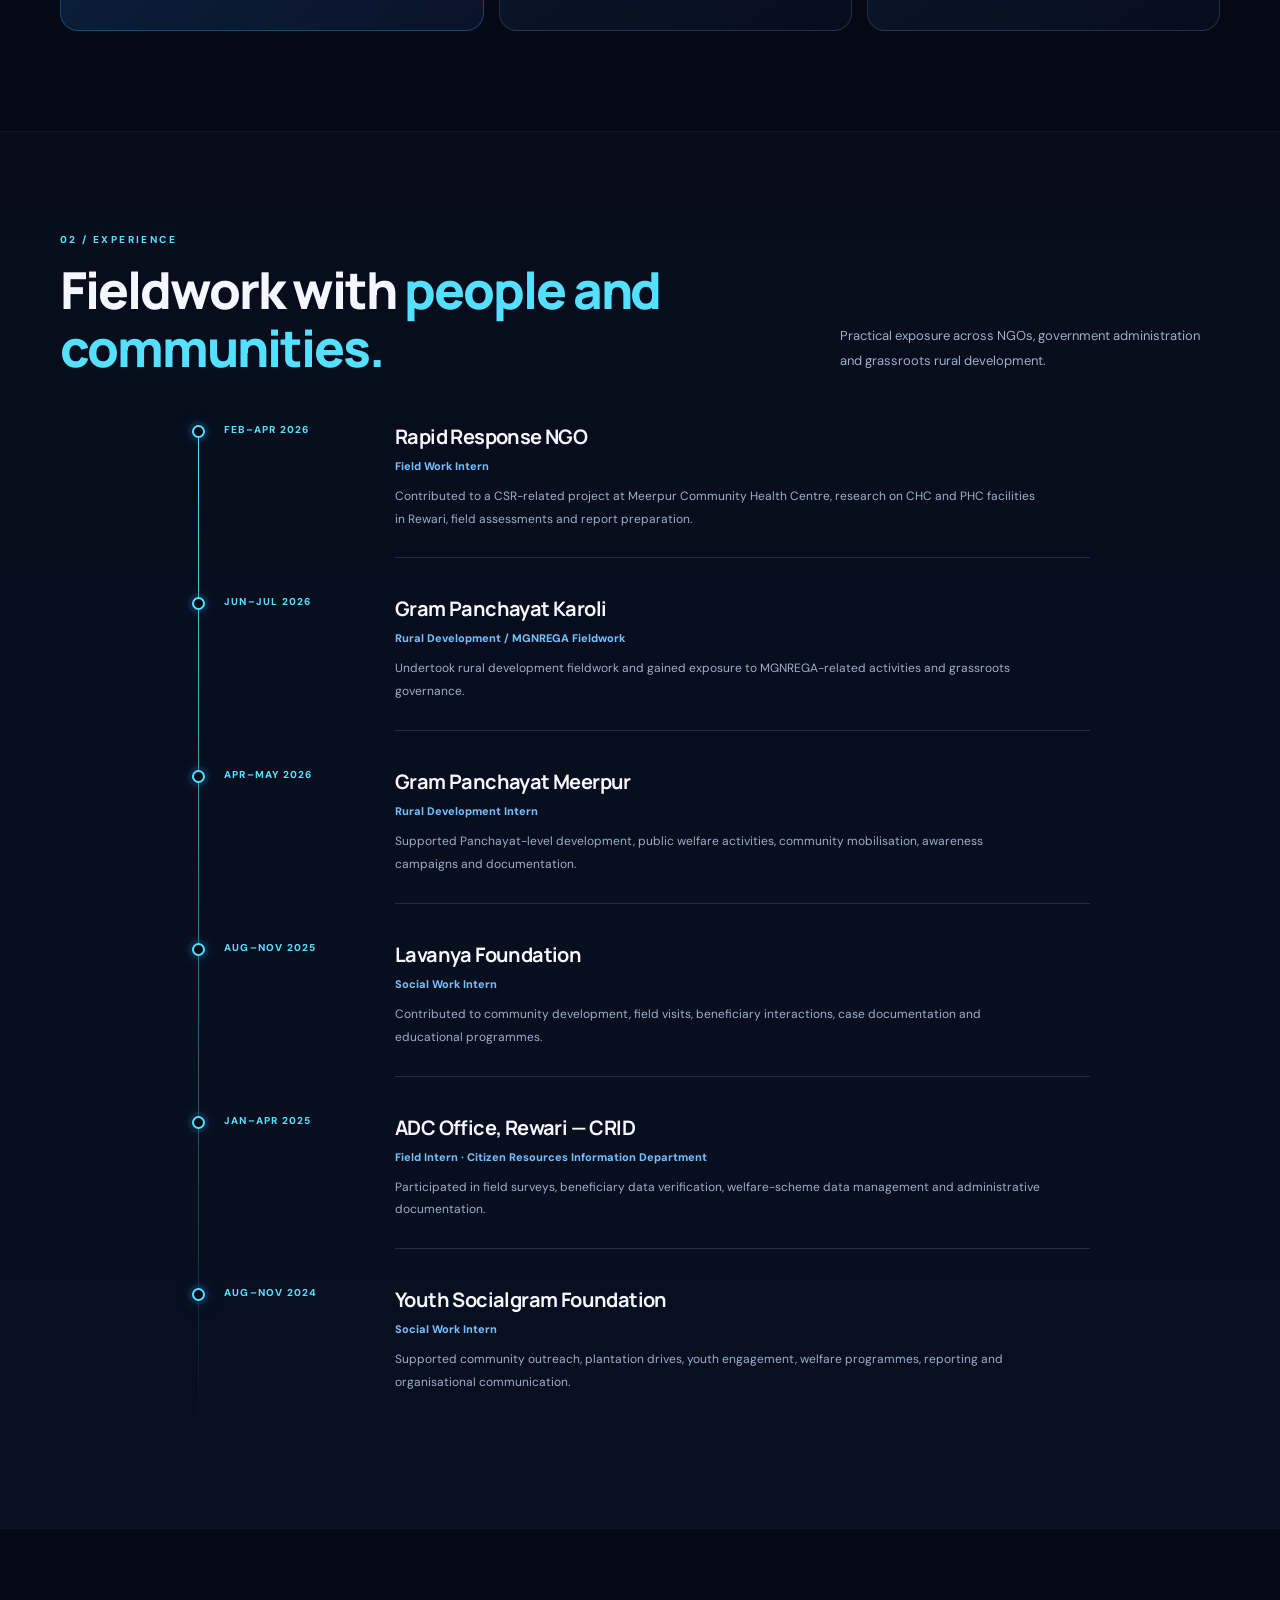
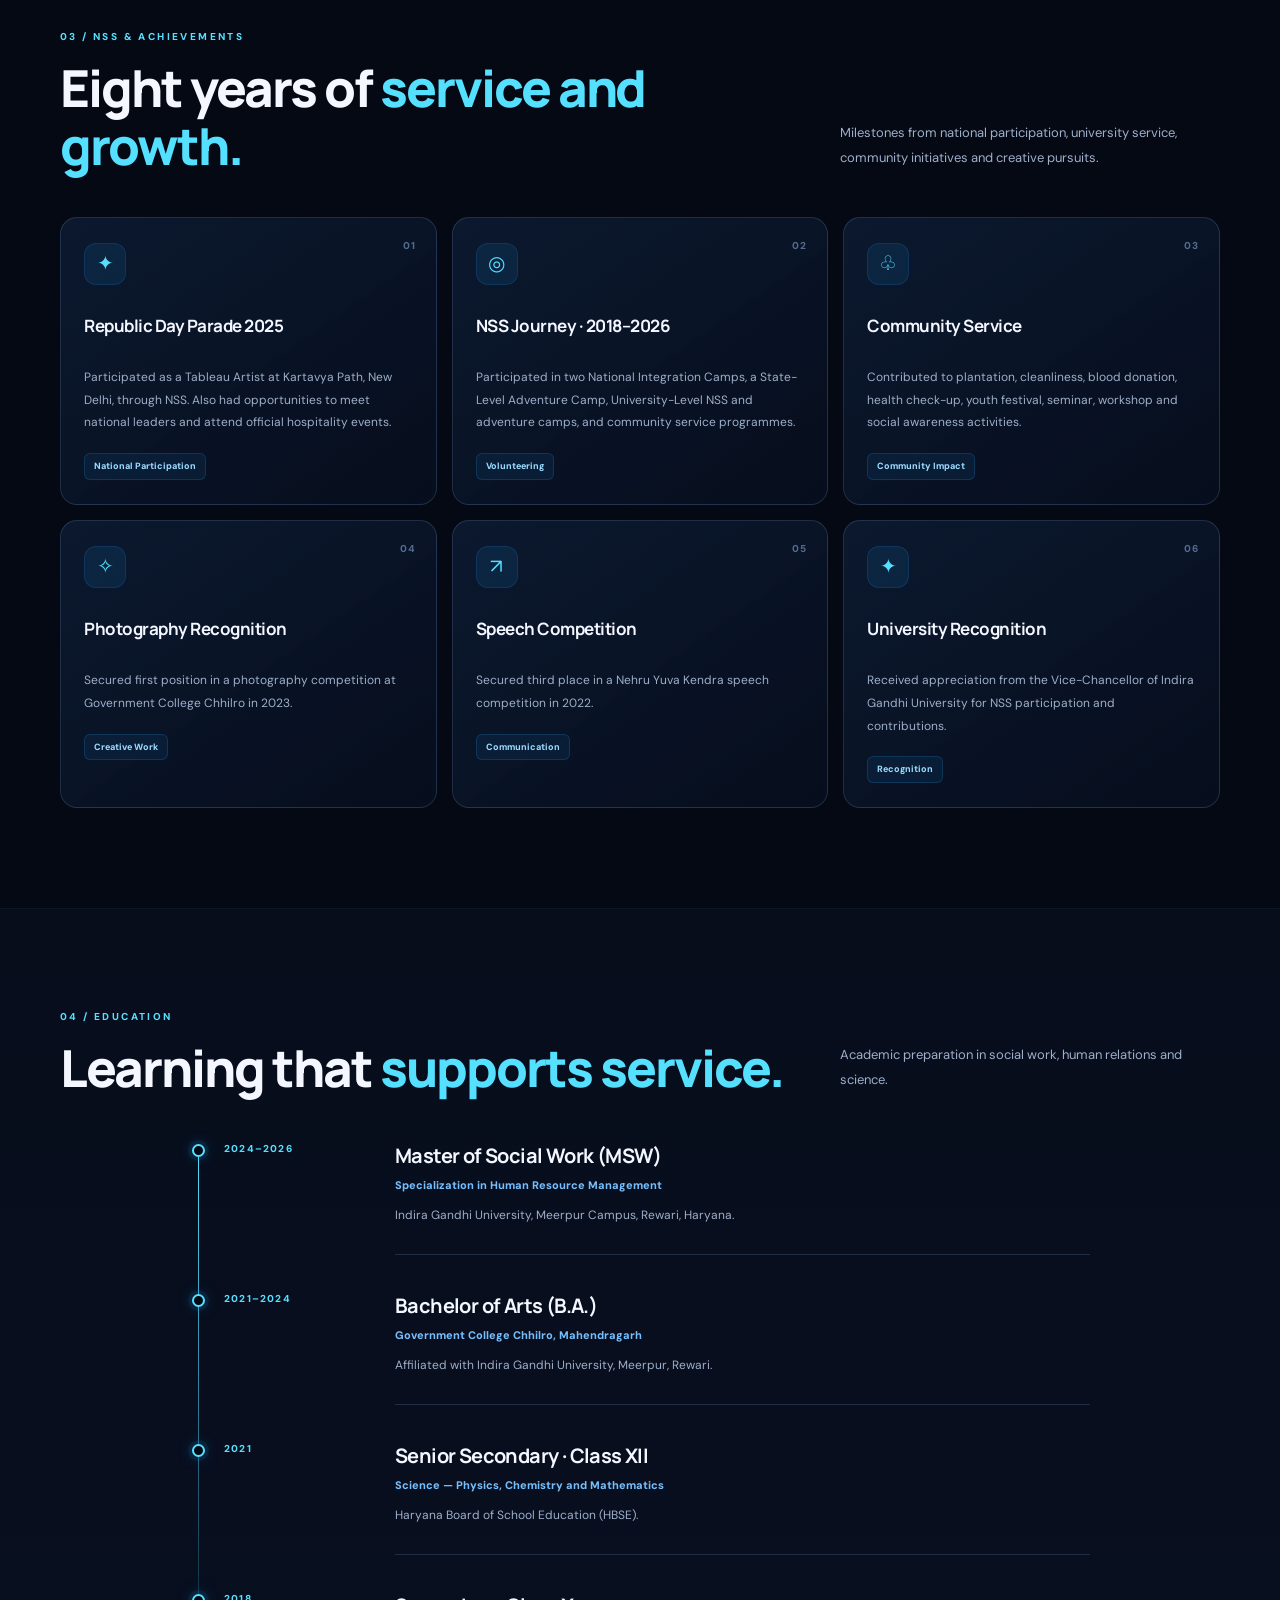
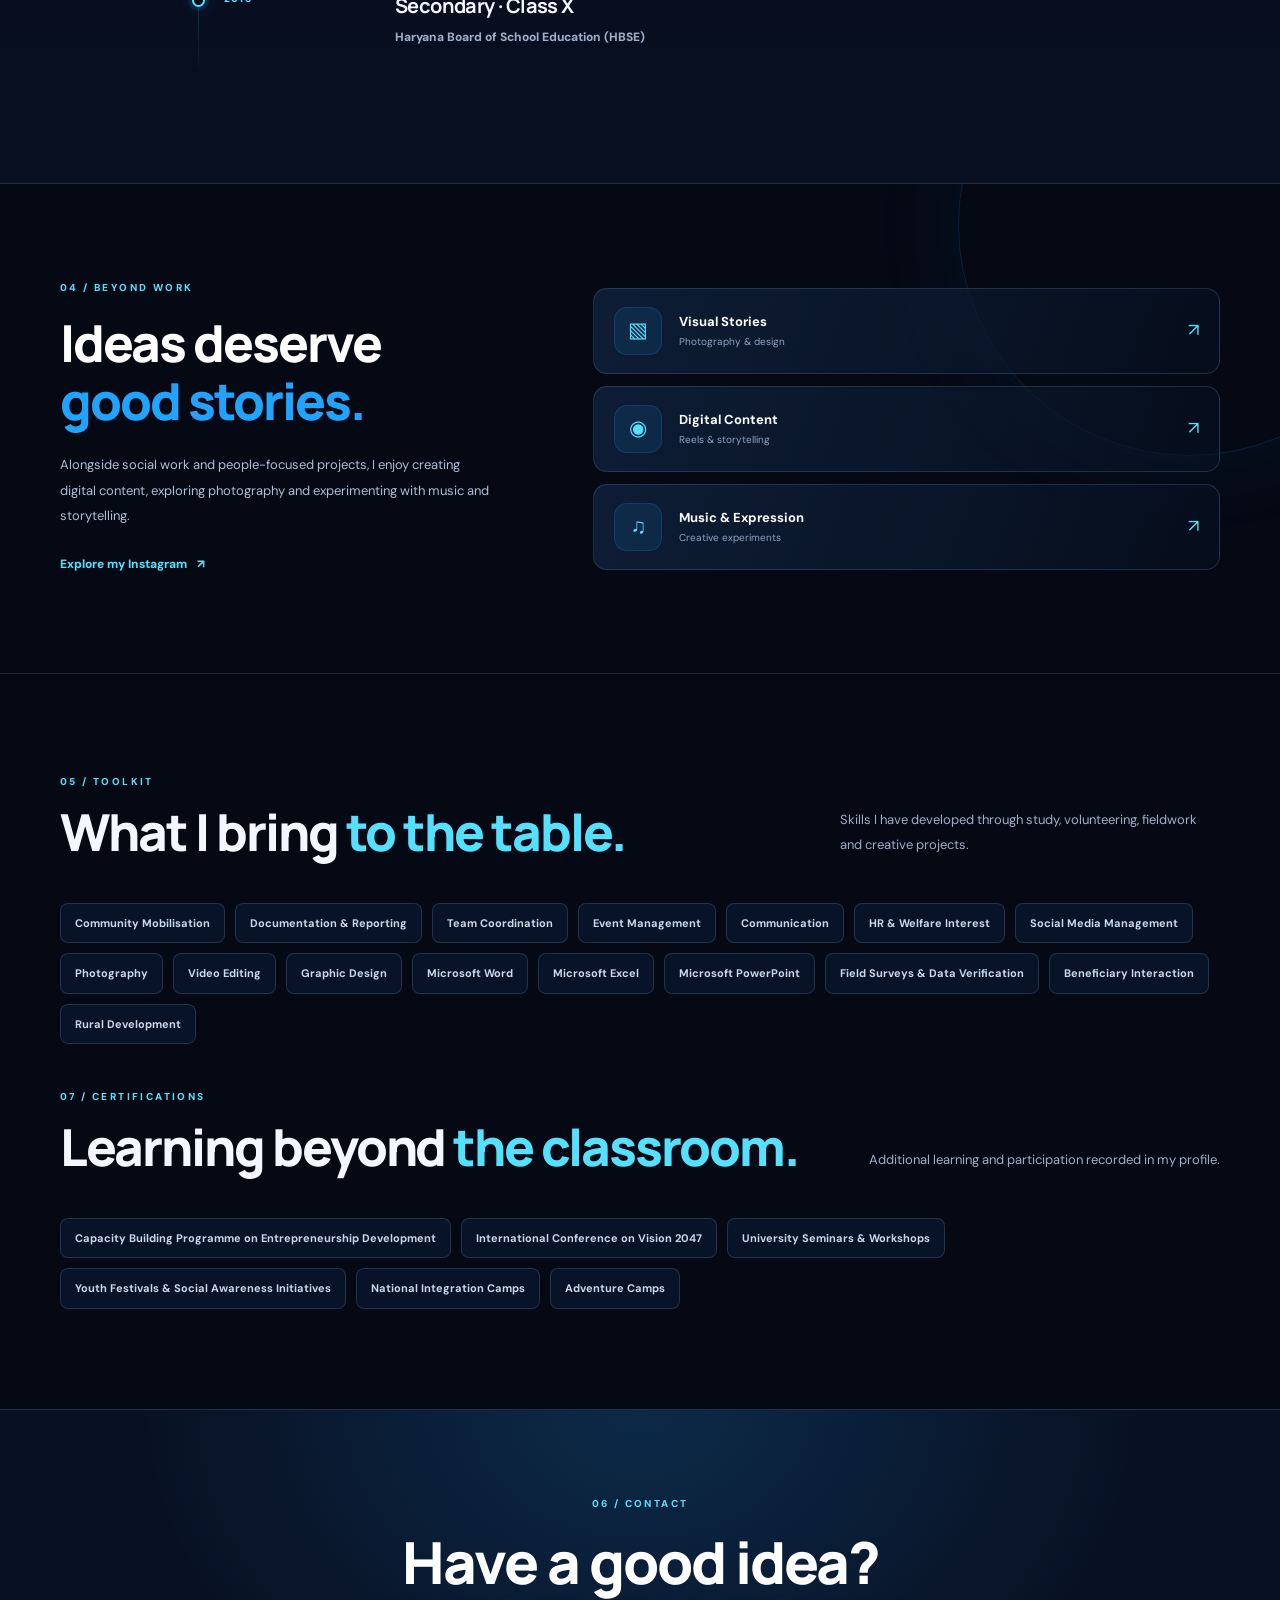
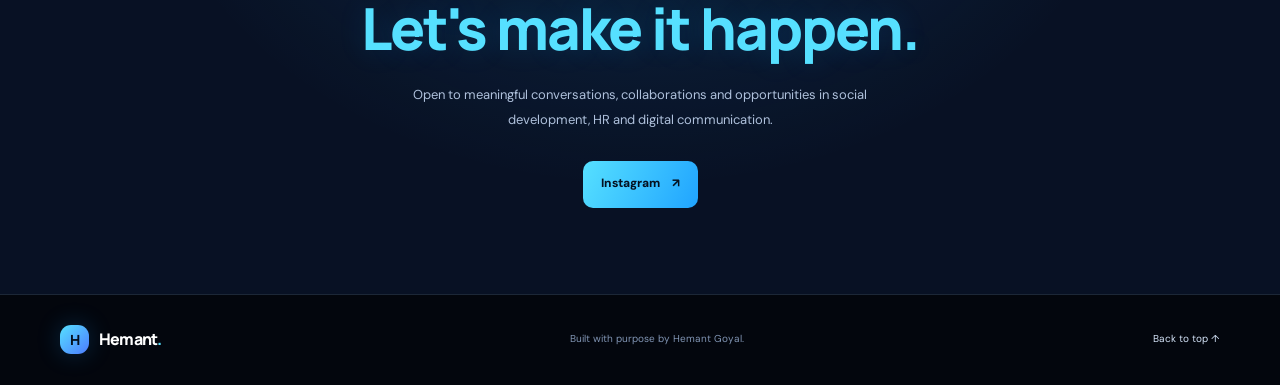
==== commit 6eabf0e4: "Remove GitHub, LinkedIn and resume links from portfolio homepage" ====
--- a/index.html
+++ b/index.html
@@ -21,7 +21,6 @@
         <a href="#experience">Experience</a>
         <a href="#achievements">Achievements</a>
         <a href="#creative">Creative Work</a>
-        <a href="https://www.linkedin.com/in/hemant-kumar-5b08a33a6/" target="_blank" rel="noopener noreferrer">LinkedIn ↗</a>
         <a class="nav-cta" href="#contact">Let's Connect <span aria-hidden="true">↗</span></a>
       </div>
     </nav>
@@ -109,7 +108,7 @@
     </section>
 
     <section class="contact-section" id="contact">
-      <div class="container contact-inner"><p class="eyebrow">06 / CONTACT</p><h2>Have a good idea?<br><span>Let's make it happen.</span></h2><p>Open to meaningful conversations, collaborations and opportunities in social development, HR and digital communication.</p><div class="contact-actions"><a class="button button-light" href="https://www.instagram.com/dilsehemant/" target="_blank" rel="noopener noreferrer">Instagram <span aria-hidden="true">↗</span></a><a class="button button-outline-light" href="https://github.com/dilsehemant" target="_blank" rel="noopener noreferrer">GitHub <span aria-hidden="true">↗</span></a><a class="button button-outline-light" href="https://www.linkedin.com/in/hemant-kumar-5b08a33a6/" target="_blank" rel="noopener noreferrer">LinkedIn <span aria-hidden="true">↗</span></a><a class="button button-outline-light" href="resume.html">View Resume <span aria-hidden="true">↗</span></a></div></div>
+      <div class="container contact-inner"><p class="eyebrow">06 / CONTACT</p><h2>Have a good idea?<br><span>Let's make it happen.</span></h2><p>Open to meaningful conversations, collaborations and opportunities in social development, HR and digital communication.</p><div class="contact-actions"><a class="button button-light" href="https://www.instagram.com/dilsehemant/" target="_blank" rel="noopener noreferrer">Instagram <span aria-hidden="true">↗</span></a></div></div>
     </section>
   </main>
 
--- a/style.css
+++ b/style.css
@@ -2,7 +2,7 @@
 :root{--bg:#050914;--bg2:#080f20;--panel:#0b1427;--panel2:#0e1b32;--text:#f4f7ff;--muted:#9eafca;--blue:#20a4ff;--blue2:#4d7cff;--cyan:#56e0ff;--line:rgba(137,178,232,.19);--radius:18px;--shadow:0 22px 65px rgba(0,0,0,.35)}
 *{box-sizing:border-box}html{scroll-behavior:smooth;scroll-padding-top:88px}body{margin:0;background:var(--bg);color:var(--text);font-family:'DM Sans',sans-serif;line-height:1.65;overflow-x:hidden}body:before{content:"";position:fixed;inset:0;pointer-events:none;z-index:-1;background:radial-gradient(ellipse at 12% 6%,rgba(22,113,255,.14),transparent 34%),radial-gradient(ellipse at 88% 40%,rgba(0,196,255,.07),transparent 32%)}a{color:inherit;text-decoration:none}.container{width:min(1160px,calc(100% - 48px));margin-inline:auto}.site-header{height:76px;position:sticky;top:0;z-index:30;background:rgba(5,9,20,.82);backdrop-filter:blur(18px);border-bottom:1px solid var(--line)}.nav{height:100%;display:flex;align-items:center;justify-content:space-between}.brand{display:inline-flex;align-items:center;gap:10px;color:#fff;font-family:Manrope,sans-serif;font-weight:800;font-size:20px;letter-spacing:-.8px}.brand-mark{width:35px;height:35px;border-radius:11px;display:grid;place-items:center;background:linear-gradient(135deg,var(--cyan),var(--blue2));color:#04101f;font-size:17px;box-shadow:0 0 24px rgba(32,164,255,.22)}.brand-dot{color:var(--cyan)}.nav-links{display:flex;align-items:center;gap:23px;color:#c1cee4;font-size:12px;font-weight:700}.nav-links a{transition:color .25s}.nav-links a:hover{color:var(--cyan)}.nav-cta{padding:10px 15px;border:1px solid rgba(32,164,255,.55);border-radius:9px;color:#fff!important;background:rgba(32,164,255,.08)}.nav-cta span{color:var(--cyan);margin-left:5px}
 h1,h2,h3,p{margin-top:0}h1,h2,h3{font-family:Manrope,sans-serif;letter-spacing:-1.2px}.eyebrow{font-size:10px;letter-spacing:2.4px;text-transform:uppercase;font-weight:800;color:var(--cyan);margin:0 0 17px}.hero{min-height:650px;display:grid;grid-template-columns:1.08fr .92fr;align-items:center;gap:45px;padding-top:74px;padding-bottom:75px;position:relative}.hero:after{content:"";position:absolute;right:3%;top:18%;width:370px;height:370px;border:1px solid rgba(32,164,255,.13);border-radius:50%;box-shadow:0 0 80px rgba(32,164,255,.07),inset 0 0 70px rgba(32,164,255,.04);pointer-events:none}.hero-copy{max-width:660px;position:relative;z-index:1}.hero .eyebrow{display:flex;align-items:center;gap:10px}.status-dot{width:7px;height:7px;border-radius:50%;background:#58e6b4;box-shadow:0 0 0 5px rgba(88,230,180,.1)}h1{font-size:clamp(45px,6.2vw,76px);line-height:1.04;margin-bottom:22px;font-weight:800;letter-spacing:-3.3px}h1 span,h2 span{color:var(--blue);text-shadow:0 0 28px rgba(32,164,255,.16)}.hero-description{max-width:560px;color:#b1bfd5;font-size:16px;line-height:1.9;margin-bottom:27px}.hero-actions,.contact-actions{display:flex;flex-wrap:wrap;gap:12px}.button{min-height:47px;display:inline-flex;align-items:center;justify-content:center;gap:12px;padding:0 18px;border-radius:10px;font-size:12px;font-weight:800;transition:transform .25s,box-shadow .25s,border-color .25s}.button:hover{transform:translateY(-3px)}.button-primary{background:linear-gradient(115deg,var(--blue),#4d7cff);color:#03101f;box-shadow:0 8px 30px rgba(32,164,255,.22)}.button-primary:hover{box-shadow:0 12px 35px rgba(32,164,255,.35)}.button-secondary{border:1px solid var(--line);color:#f2f7ff;background:rgba(255,255,255,.025)}.hero-meta{display:flex;gap:0;margin-top:42px;padding-top:23px;border-top:1px solid var(--line)}.hero-meta div{display:flex;flex-direction:column;gap:3px;padding:0 23px;border-right:1px solid var(--line)}.hero-meta div:first-child{padding-left:0}.hero-meta div:last-child{border-right:0}.hero-meta strong{color:#fff;font-size:15px}.hero-meta span{color:#8295b4;font-size:10px}
-.hero-visual{position:relative;z-index:1;min-height:440px;display:grid;place-items:center}.visual-orbit{position:absolute;border:1px solid rgba(32,164,255,.22);border-radius:50%;transform:rotate(-22deg);animation:orbit 20s linear infinite}.orbit-one{width:350px;height:350px}.orbit-two{width:430px;height:270px;border-color:rgba(86,224,255,.14);transform:rotate(38deg);animation-direction:reverse}.visual-card{position:relative;width:min(330px,90%);padding:22px 25px 26px;border:1px solid rgba(100,184,255,.25);border-radius:22px;background:linear-gradient(145deg,rgba(15,31,57,.97),rgba(6,14,29,.97));box-shadow:0 25px 90px rgba(0,0,0,.45),0 0 40px rgba(32,164,255,.08);transform:rotate(-2deg);animation:float 6s ease-in-out infinite}.visual-top{display:flex;align-items:center;gap:5px}.mini-dot{width:6px;height:6px;border-radius:50%;background:#3c668e}.visual-label{margin-left:auto;font-size:8px;letter-spacing:1.5px;color:#8aa8ce}.profile-photo-wrap{margin:24px auto 22px;display:flex;flex-direction:column;align-items:center;gap:12px}.profile-photo{width:190px;height:190px;object-fit:cover;border-radius:50%;border:3px solid var(--blue);box-shadow:0 0 0 8px rgba(32,164,255,.07),0 0 38px rgba(32,164,255,.24);background:#142844}.photo-caption{font-size:9px;letter-spacing:1.8px;color:#91b3d8;font-weight:800}.visual-card p{color:#b7c9e2;font-size:15px;line-height:1.8;margin-bottom:20px}.visual-card em{font-style:normal;color:#fff;font-weight:800}.visual-tags{display:flex;gap:7px;flex-wrap:wrap}.visual-tags span{border:1px solid rgba(32,164,255,.2);border-radius:7px;padding:5px 9px;font-size:9px;color:#c3d7f3;background:rgba(32,164,255,.05)}.floating-note{position:absolute;display:flex;align-items:center;gap:8px;padding:11px 14px;border:1px solid rgba(32,164,255,.24);border-radius:10px;background:rgba(8,19,39,.94);color:#e9f4ff;font-size:11px;font-weight:800;box-shadow:0 14px 35px rgba(0,0,0,.28);animation:float 5s ease-in-out infinite}.floating-note span{color:var(--cyan);font-size:16px}.note-top{top:48px;right:-2px}.note-bottom{bottom:30px;left:-5px;animation-delay:-2s}
+.hero-visual{position:relative;z-index:1;min-height:440px;display:grid;place-items:center}.visual-orbit{position:absolute;border:1px solid rgba(32,164,255,.22);border-radius:50%;transform:rotate(-22deg);animation:orbit 20s linear infinite}.orbit-one{width:350px;height:350px}.orbit-two{width:430px;height:270px;border-color:rgba(86,224,255,.14);transform:rotate(38deg);animation-direction:reverse}.visual-card{position:relative;width:min(330px,90%);padding:22px 25px 26px;border:1px solid rgba(100,184,255,.25);border-radius:22px;background:linear-gradient(145deg,rgba(15,31,57,.97),rgba(6,14,29,.97));box-shadow:0 25px 90px rgba(0,0,0,.45),0 0 40px rgba(32,164,255,.08);transform:rotate(-2deg);animation:float 6s ease-in-out infinite}.visual-top{display:flex;align-items:center;gap:5px}.mini-dot{width:6px;height:6px;border-radius:50%;background:#3c668e}.visual-label{margin-left:auto;font-size:8px;letter-spacing:1.5px;color:#8aa8ce}.profile-photo-wrap{margin:24px auto 22px;display:flex;flex-direction:column;align-items:center;gap:12px}.profile-photo{width:190px;height:190px;object-fit:cover;object-position:center 24%;border-radius:50%;border:3px solid var(--blue);box-shadow:0 0 0 8px rgba(32,164,255,.07),0 0 38px rgba(32,164,255,.24);background:#142844}.photo-caption{font-size:9px;letter-spacing:1.8px;color:#91b3d8;font-weight:800}.visual-card p{color:#b7c9e2;font-size:15px;line-height:1.8;margin-bottom:20px}.visual-card em{font-style:normal;color:#fff;font-weight:800}.visual-tags{display:flex;gap:7px;flex-wrap:wrap}.visual-tags span{border:1px solid rgba(32,164,255,.2);border-radius:7px;padding:5px 9px;font-size:9px;color:#c3d7f3;background:rgba(32,164,255,.05)}.floating-note{position:absolute;display:flex;align-items:center;gap:8px;padding:11px 14px;border:1px solid rgba(32,164,255,.24);border-radius:10px;background:rgba(8,19,39,.94);color:#e9f4ff;font-size:11px;font-weight:800;box-shadow:0 14px 35px rgba(0,0,0,.28);animation:float 5s ease-in-out infinite}.floating-note span{color:var(--cyan);font-size:16px}.note-top{top:48px;right:-2px}.note-bottom{bottom:30px;left:-5px;animation-delay:-2s}
 .trust-strip{background:#081124;border-top:1px solid var(--line);border-bottom:1px solid var(--line)}.trust-inner{min-height:74px;display:flex;align-items:center;justify-content:space-between;gap:18px;color:#d6e5fa;font-size:11px;font-weight:700}.trust-inner>span{font-size:9px;letter-spacing:1.8px;color:#6983a7}.trust-inner i{width:4px;height:4px;border-radius:50%;background:var(--cyan);box-shadow:0 0 10px var(--cyan)}
 .section{padding-top:100px;padding-bottom:100px}.section-heading{display:flex;align-items:flex-end;justify-content:space-between;gap:40px;margin-bottom:42px}.section-heading .eyebrow{margin-bottom:13px}.section h2,.creative-section h2,.contact-section h2{font-size:clamp(32px,4.3vw,51px);line-height:1.14;margin-bottom:0;font-weight:800;letter-spacing:-2px}.section h2 span{color:var(--cyan);text-shadow:none}.section-intro{max-width:380px;color:var(--muted);font-size:13px;line-height:1.9;margin:0 0 4px}.about-grid{display:grid;grid-template-columns:1.2fr 1fr 1fr;gap:15px}.about-card{padding:28px;border:1px solid var(--line);border-radius:var(--radius);background:linear-gradient(145deg,rgba(13,27,51,.9),rgba(7,15,30,.92));min-height:235px;transition:transform .3s,border-color .3s,box-shadow .3s}.about-card:hover,.achievement-card:hover{transform:translateY(-5px);border-color:rgba(32,164,255,.5);box-shadow:0 20px 50px rgba(0,0,0,.25),0 0 25px rgba(32,164,255,.07)}.about-main{background:linear-gradient(140deg,#0d2342,#091328);border-color:rgba(32,164,255,.32);color:#fff}.card-icon{width:43px;height:43px;display:grid;place-items:center;border-radius:12px;background:rgba(32,164,255,.11);border:1px solid rgba(32,164,255,.18);color:var(--cyan);font-size:21px;margin-bottom:25px}.about-card h3,.achievement-card h3{font-size:17px;letter-spacing:-.5px;margin-bottom:10px}.about-card p,.achievement-card p{font-size:12px;line-height:1.9;color:var(--muted);margin-bottom:0}.about-main p{color:#b4c7e2}.section-muted{background:linear-gradient(180deg,#070d1b,#080f20);border-top:1px solid rgba(255,255,255,.025);border-bottom:1px solid rgba(255,255,255,.025)}.timeline{max-width:900px;margin:0 auto;position:relative}.timeline:before{content:"";position:absolute;left:8px;top:8px;bottom:12px;width:1px;background:linear-gradient(var(--cyan),rgba(32,164,255,.04))}.timeline-item{position:relative;display:grid;grid-template-columns:145px 1fr;gap:26px;padding:0 0 34px 34px}.timeline-marker{position:absolute;left:2px;top:5px;width:13px;height:13px;border-radius:50%;background:var(--bg);border:2px solid var(--cyan);box-shadow:0 0 0 4px rgba(32,164,255,.09),0 0 16px rgba(32,164,255,.3)}.timeline-date{padding-top:2px;color:var(--cyan);font-size:10px;letter-spacing:1.2px;font-weight:800}.timeline-content{padding:0 0 27px;border-bottom:1px solid var(--line)}.timeline-item:last-child .timeline-content{border-bottom:0;padding-bottom:0}.timeline-content h3{font-size:20px;margin-bottom:4px;letter-spacing:-.6px}.timeline-subtitle{font-size:11px;font-weight:800;color:#75bfff;margin-bottom:10px}.timeline-content>p:last-child{max-width:650px;color:var(--muted);font-size:12px;line-height:1.9;margin-bottom:0}
 .achievement-grid{display:grid;grid-template-columns:repeat(3,1fr);gap:15px}.achievement-card{position:relative;padding:25px 23px 24px;border:1px solid var(--line);border-radius:17px;background:linear-gradient(145deg,rgba(13,27,51,.86),rgba(7,15,30,.92));transition:transform .3s,border-color .3s,box-shadow .3s}.achievement-number{position:absolute;right:20px;top:20px;color:#526b8f;font-size:10px;font-weight:800;letter-spacing:1px}.achievement-icon{width:42px;height:42px;border-radius:12px;background:rgba(32,164,255,.1);border:1px solid rgba(32,164,255,.15);color:var(--cyan);display:grid;place-items:center;font-size:20px;margin-bottom:27px}.achievement-card h3{min-height:44px}.tag{display:inline-block;margin-top:19px;padding:5px 9px;background:rgba(32,164,255,.08);border:1px solid rgba(32,164,255,.18);border-radius:6px;color:#9bdcff;font-size:9px;font-weight:800}
@@ -10,5 +10,5 @@
 .skills-list{display:flex;flex-wrap:wrap;gap:10px}.skills-list span{padding:10px 14px;border:1px solid var(--line);border-radius:8px;color:#c8d8ef;background:rgba(12,25,47,.7);font-size:11px;font-weight:700;transition:border-color .25s,color .25s,background .25s}.skills-list span:hover{border-color:rgba(32,164,255,.5);color:#fff;background:rgba(32,164,255,.08)}.contact-section{background:radial-gradient(ellipse at 50% 0%,rgba(32,164,255,.17),transparent 55%),#081124;padding:86px 0;text-align:center;color:#fff;border-top:1px solid var(--line)}.contact-inner{max-width:760px}.contact-section .eyebrow{color:var(--cyan)}.contact-section h2{font-size:clamp(36px,5vw,58px)}.contact-section h2 span{color:var(--cyan)}.contact-section .contact-inner>p:not(.eyebrow){max-width:520px;margin:22px auto 28px;color:#afc1dc;font-size:13px;line-height:1.9}.contact-actions{justify-content:center}.button-light{background:linear-gradient(115deg,var(--cyan),var(--blue));color:#04101f}.button-outline-light{border:1px solid rgba(120,177,235,.35);color:#e6f3ff;background:rgba(255,255,255,.025)}.button-outline-light:hover{border-color:var(--cyan)}.footer{background:#03060d;color:#8195b4;border-top:1px solid var(--line)}.footer-inner{min-height:90px;display:flex;align-items:center;justify-content:space-between;gap:20px}.footer-brand{font-size:16px}.footer-brand .brand-mark{width:29px;height:29px;font-size:14px}.footer p{margin:0;font-size:10px}.footer-inner>a:last-child{font-size:10px;color:#d6e5fa}
 @keyframes float{0%,100%{transform:translateY(0) rotate(-2deg)}50%{transform:translateY(-9px) rotate(-1deg)}}@keyframes orbit{from{rotate:0deg}to{rotate:360deg}}
 @media(max-width:900px){.nav-links{gap:12px}.nav-links>a:not(.nav-cta){display:none}.hero{gap:25px;min-height:580px}.hero-meta div{padding-inline:14px}.about-grid{grid-template-columns:1fr 1fr}.about-main{grid-column:1/-1;min-height:auto}.achievement-grid{grid-template-columns:1fr 1fr}.creative-grid{gap:35px}.trust-inner{flex-wrap:wrap;justify-content:center;padding:18px 0}.trust-inner>span{width:100%;text-align:center}.trust-inner i{display:none}}
-@media(max-width:640px){.container{width:min(100% - 32px,1160px)}.site-header{height:65px}.nav-cta{padding:9px 11px;font-size:10px}.hero{grid-template-columns:1fr;padding-top:55px;padding-bottom:58px;gap:8px}.hero-copy{order:1}.hero-visual{order:2;min-height:330px;margin-top:12px}.hero:after{width:280px;height:280px;right:4%;top:52%}.visual-card{width:270px}.profile-photo{width:160px;height:160px}.orbit-one{width:290px;height:290px}.orbit-two{width:320px;height:220px}.note-top{right:0;top:28px}.note-bottom{left:0;bottom:25px}.hero-description{font-size:14px}.hero-meta{gap:0;justify-content:space-between;margin-top:32px}.hero-meta div{padding-inline:10px}.hero-meta div:first-child{padding-left:0}.hero-meta strong{font-size:12px}.hero-meta span{font-size:9px}.trust-inner{gap:12px;font-size:10px}.section{padding-top:70px;padding-bottom:70px}.section-heading{display:block;margin-bottom:30px}.section-intro{margin-top:17px}.about-grid{grid-template-columns:1fr}.about-main{grid-column:auto}.about-card{min-height:auto}.timeline-item{grid-template-columns:1fr;gap:8px;padding-left:28px;padding-bottom:27px}.timeline-date{font-size:9px}.timeline-content{padding-bottom:22px}.timeline-content h3{font-size:18px}.achievement-grid{grid-template-columns:1fr}.achievement-card{padding:22px}.achievement-card h3{min-height:0}.creative-section{padding:70px 0}.creative-grid{grid-template-columns:1fr;gap:35px}.creative-tile{padding:15px}.skills-list{gap:8px}.skills-list span{font-size:10px;padding:9px 11px}.contact-section{padding:68px 0}.footer-inner{padding:20px 0;flex-wrap:wrap}.footer p{order:3;width:100%}}
+@media(max-width:640px){.container{width:min(100% - 32px,1160px)}.site-header{height:65px}.nav-cta{padding:9px 11px;font-size:10px}.hero{grid-template-columns:1fr;padding-top:55px;padding-bottom:58px;gap:8px}.hero-copy{order:1}.hero-visual{order:2;min-height:330px;margin-top:12px}.hero:after{width:280px;height:280px;right:4%;top:52%}.visual-card{width:270px}.profile-photo{width:160px;height:160px;object-position:center 24%}.orbit-one{width:290px;height:290px}.orbit-two{width:320px;height:220px}.note-top{right:0;top:28px}.note-bottom{left:0;bottom:25px}.hero-description{font-size:14px}.hero-meta{gap:0;justify-content:space-between;margin-top:32px}.hero-meta div{padding-inline:10px}.hero-meta div:first-child{padding-left:0}.hero-meta strong{font-size:12px}.hero-meta span{font-size:9px}.trust-inner{gap:12px;font-size:10px}.section{padding-top:70px;padding-bottom:70px}.section-heading{display:block;margin-bottom:30px}.section-intro{margin-top:17px}.about-grid{grid-template-columns:1fr}.about-main{grid-column:auto}.about-card{min-height:auto}.timeline-item{grid-template-columns:1fr;gap:8px;padding-left:28px;padding-bottom:27px}.timeline-date{font-size:9px}.timeline-content{padding-bottom:22px}.timeline-content h3{font-size:18px}.achievement-grid{grid-template-columns:1fr}.achievement-card{padding:22px}.achievement-card h3{min-height:0}.creative-section{padding:70px 0}.creative-grid{grid-template-columns:1fr;gap:35px}.creative-tile{padding:15px}.skills-list{gap:8px}.skills-list span{font-size:10px;padding:9px 11px}.contact-section{padding:68px 0}.footer-inner{padding:20px 0;flex-wrap:wrap}.footer p{order:3;width:100%}}
 @media(prefers-reduced-motion:reduce){html{scroll-behavior:auto}*,*::before,*::after{animation:none!important;transition:none!important}}
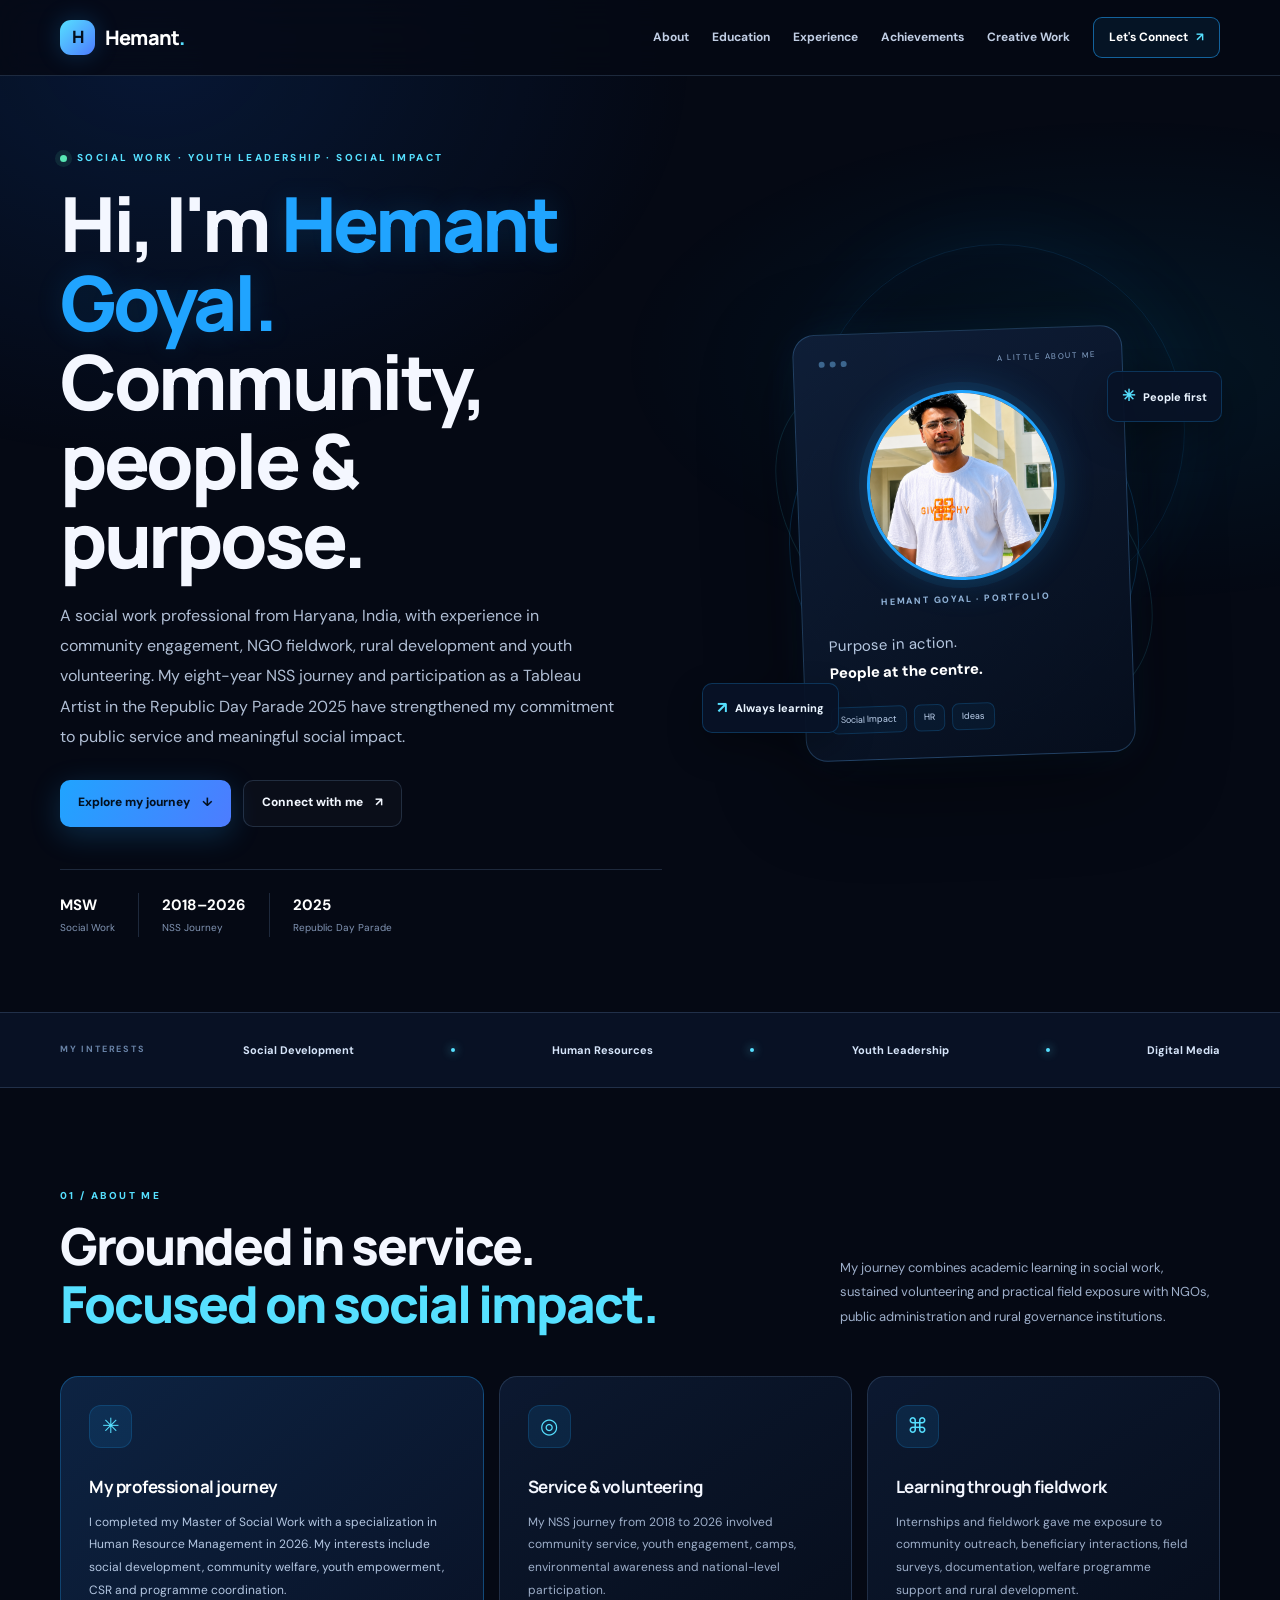
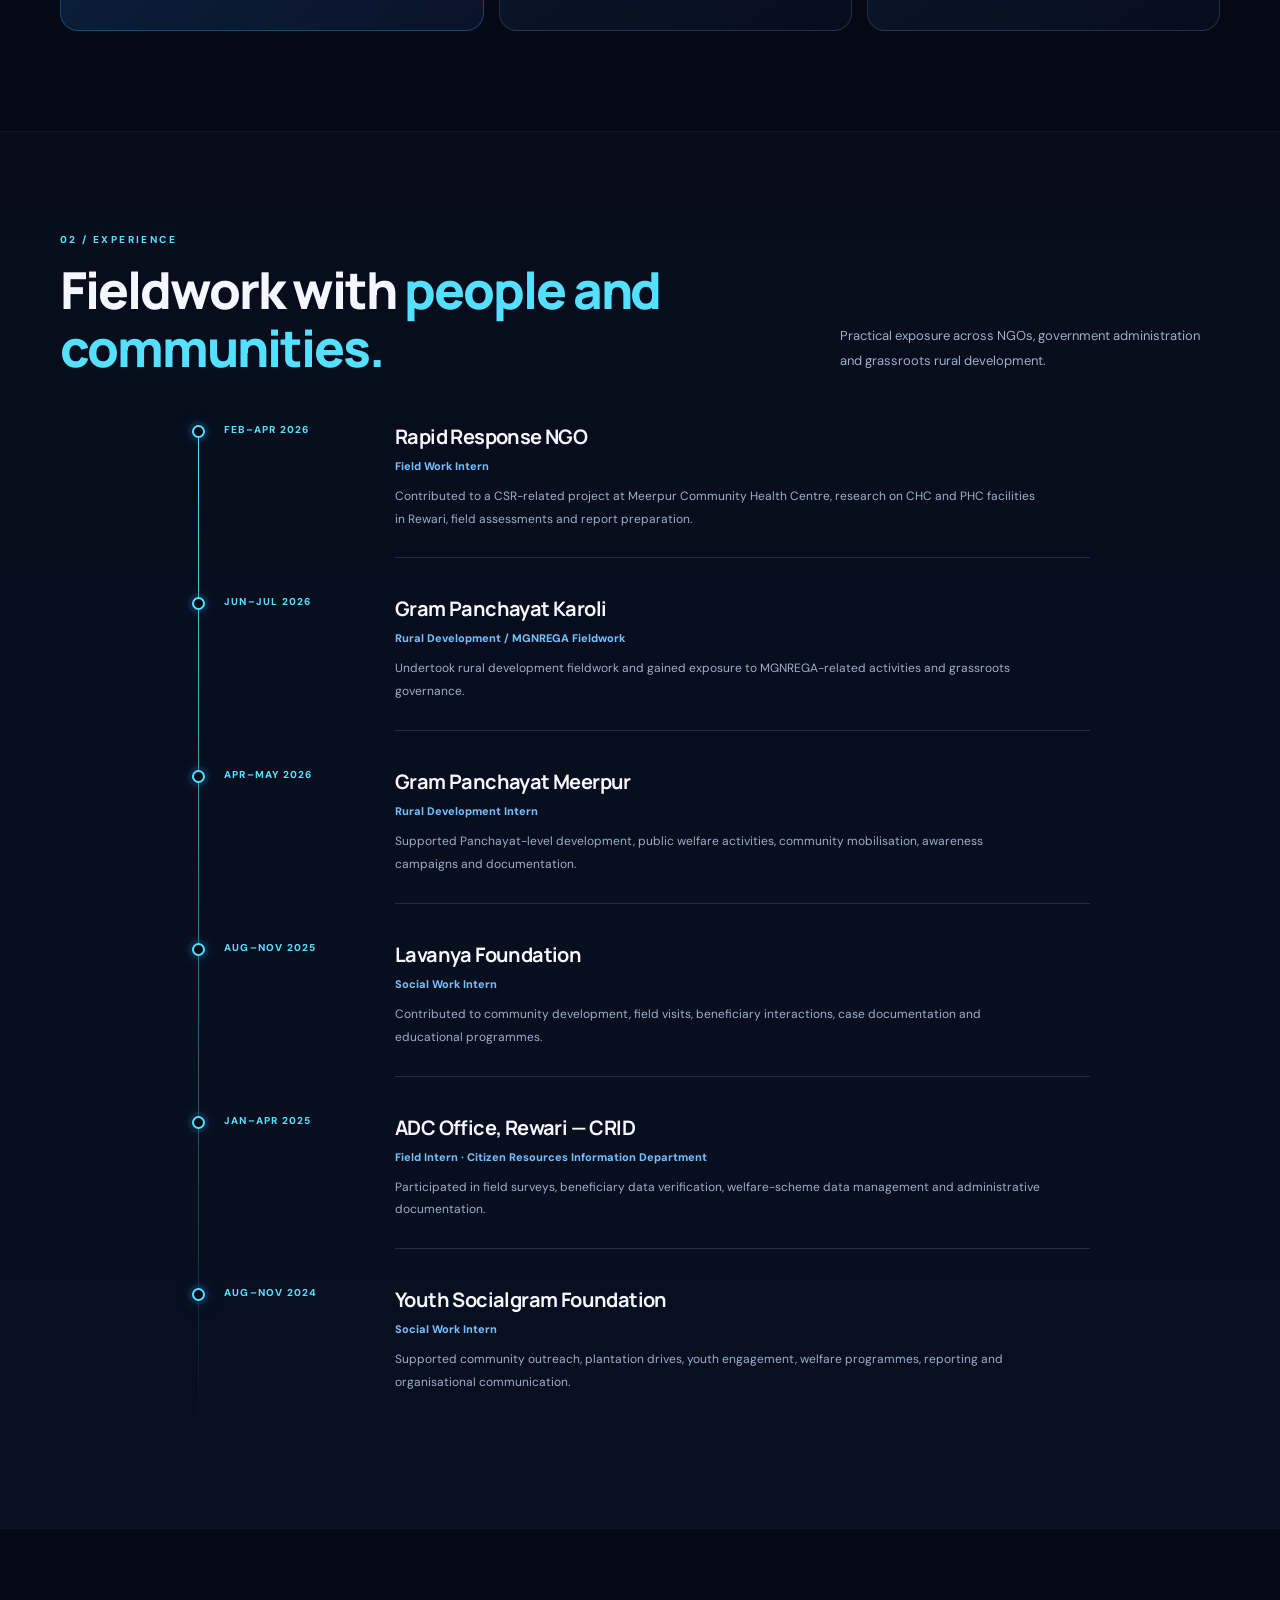
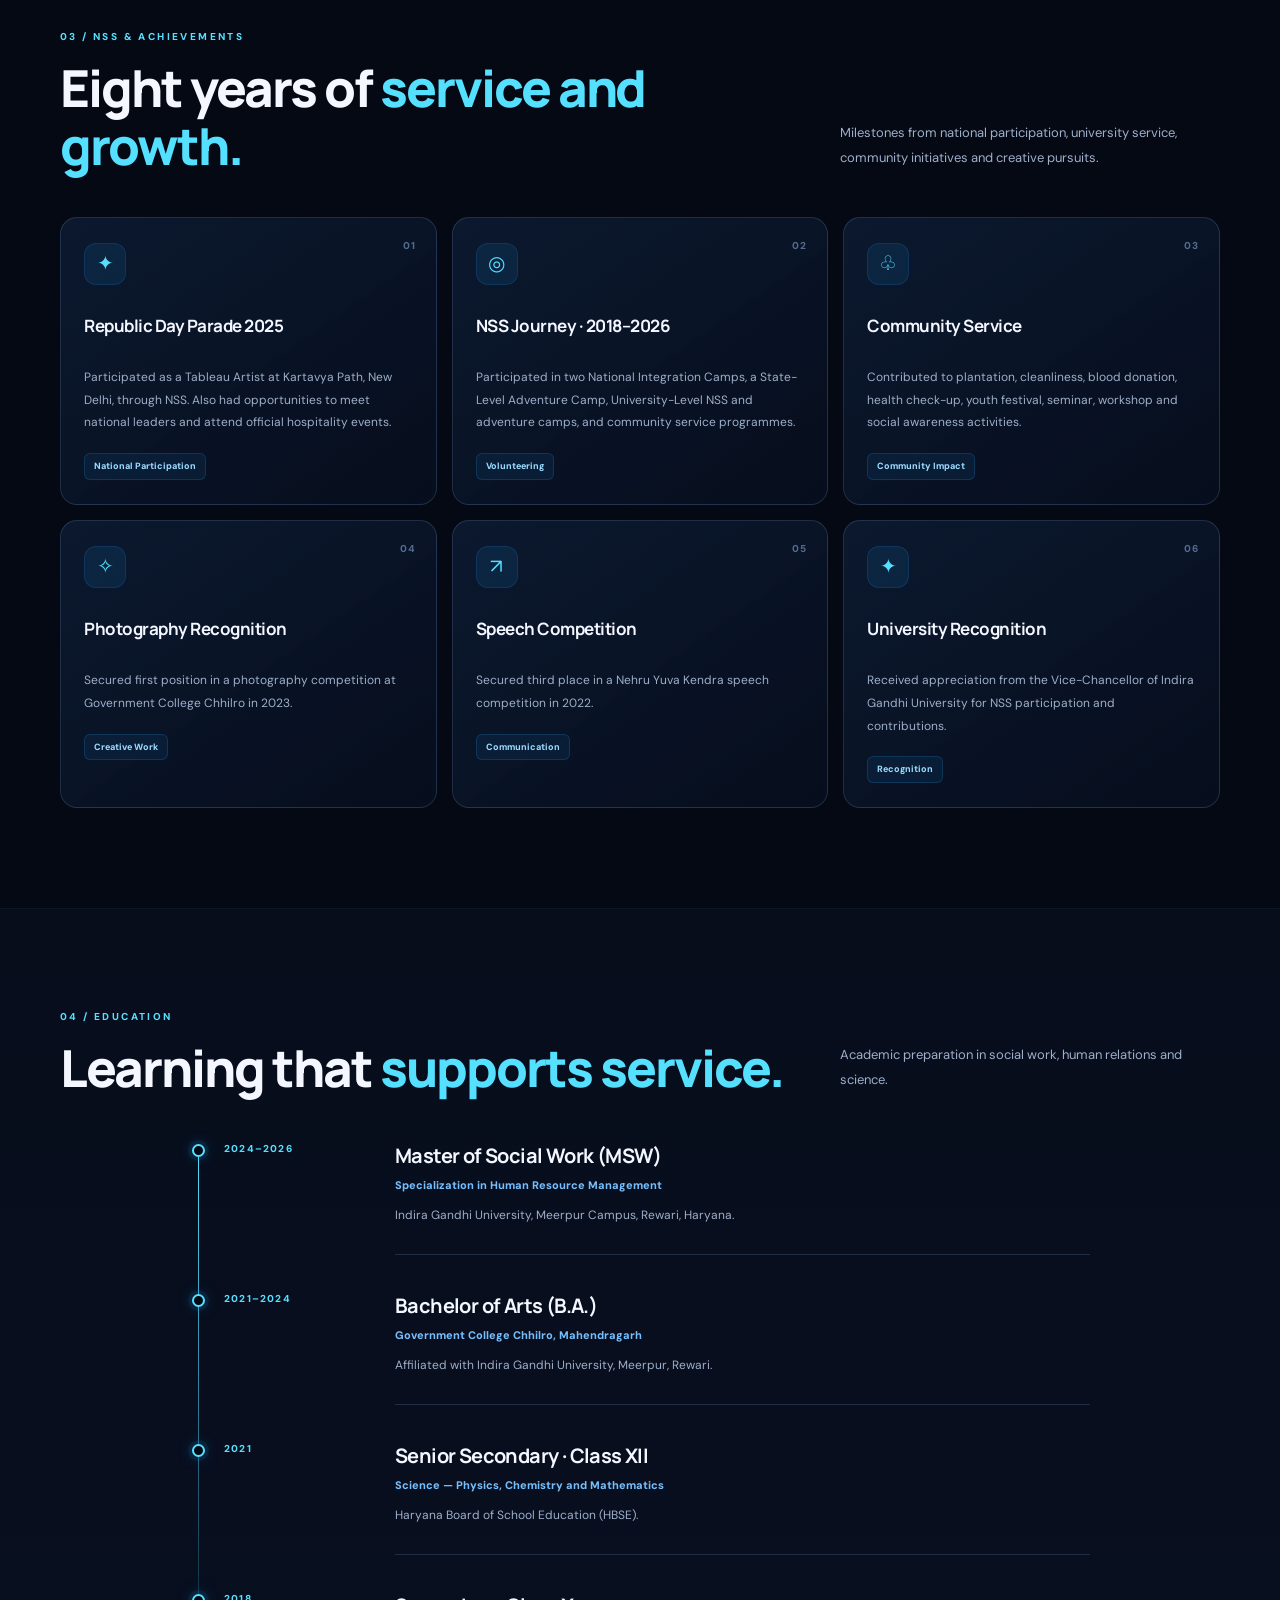
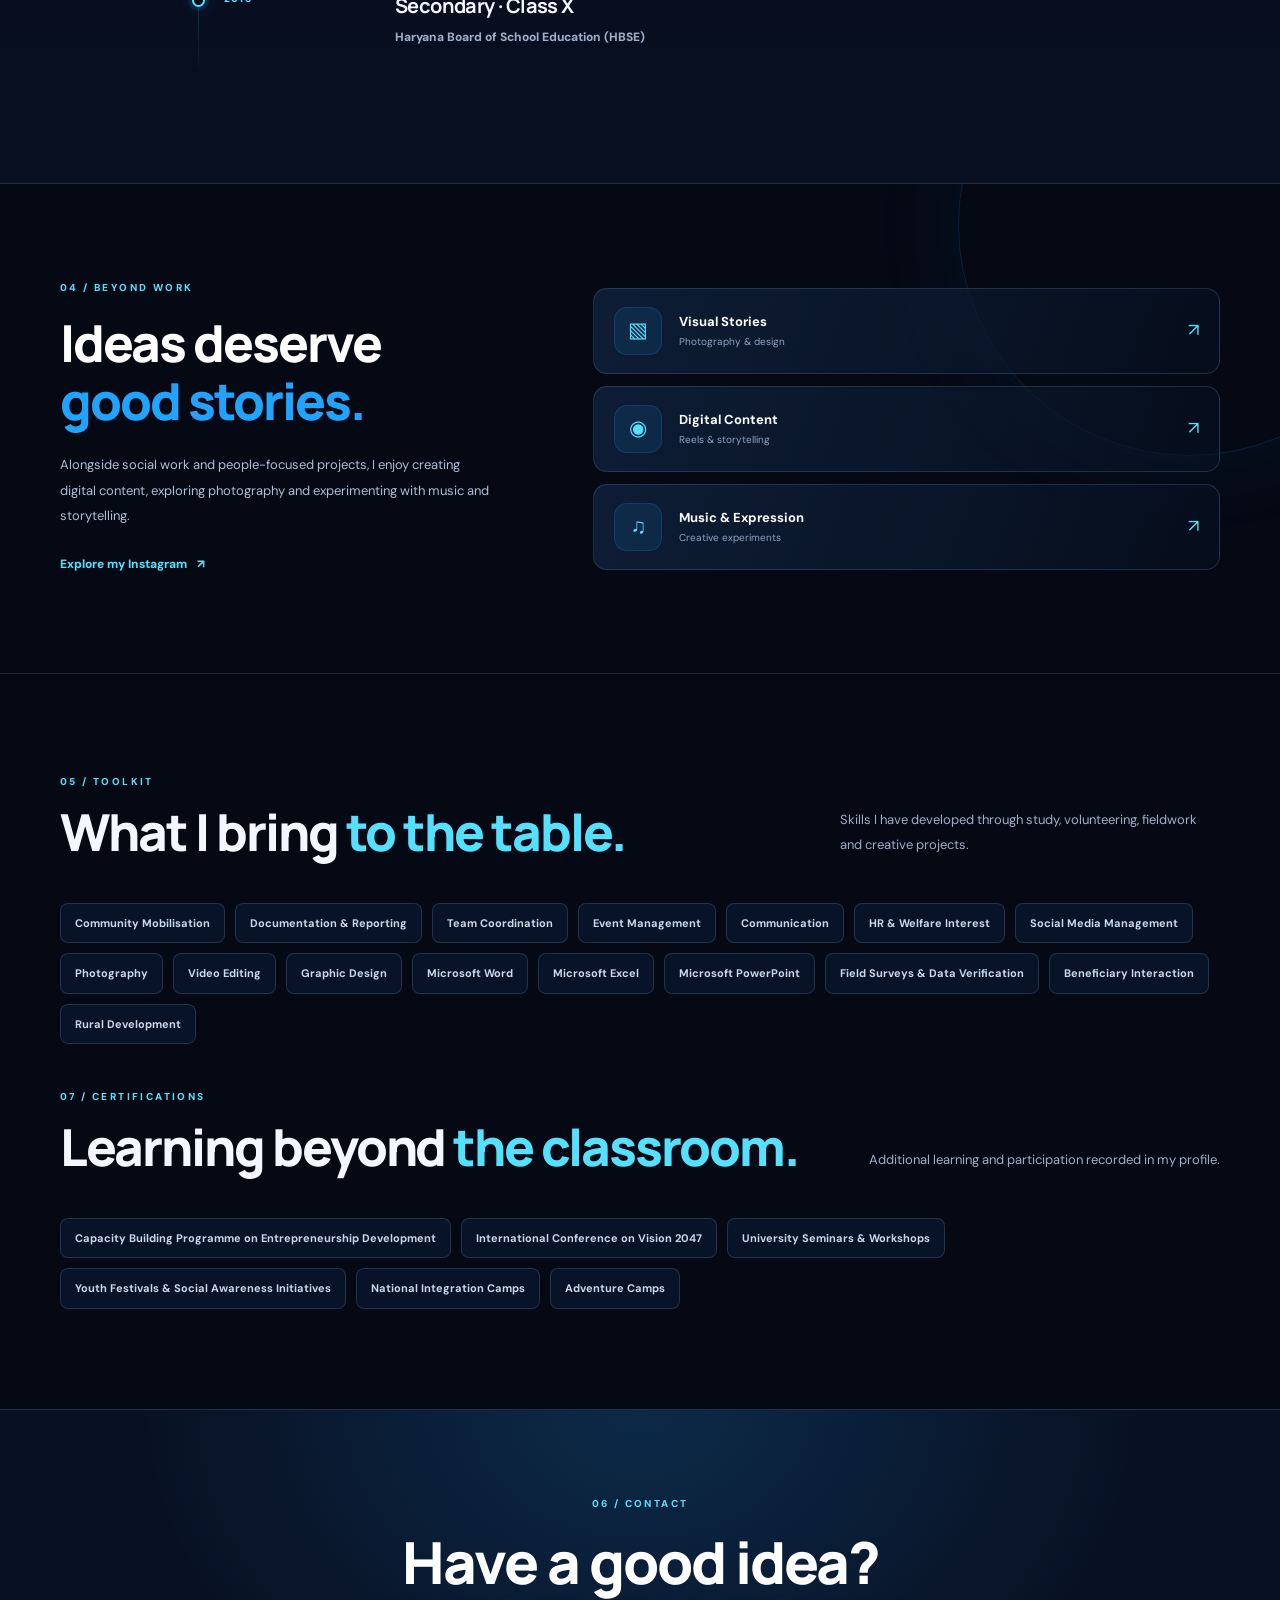
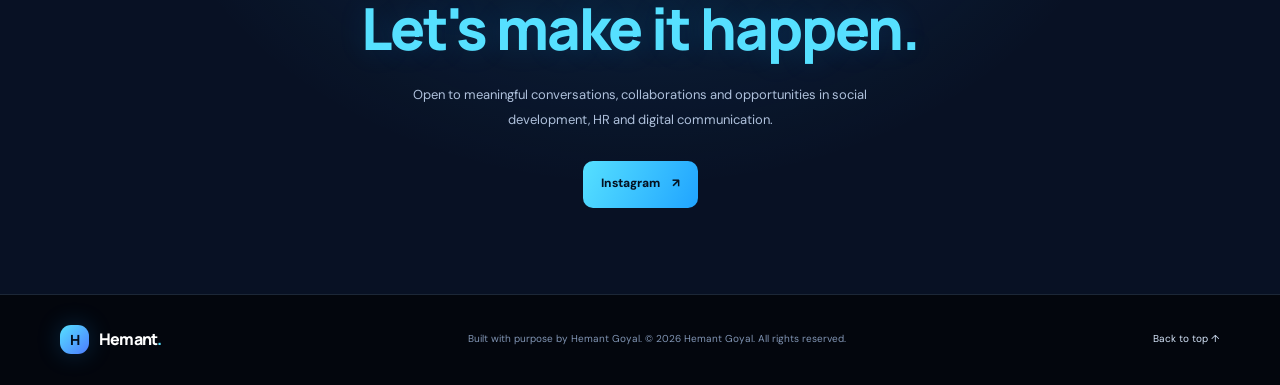
==== commit eb133455: "Add copyright notice to website footer" ====
--- a/index.html
+++ b/index.html
@@ -3,9 +3,47 @@
 <head>
   <meta charset="UTF-8">
   <meta name="viewport" content="width=device-width, initial-scale=1.0">
+  <meta name="google-site-verification" content="hnwkrvgm6ZwlLGBr93Riau8TWb5PPItXoQubae863e8" />
   <meta name="theme-color" content="#0b1220">
-  <meta name="description" content="Hemant Goyal — Social Work, HR, youth leadership and creative projects. Explore experience, achievements and work.">
-  <title>Hemant Goyal | Portfolio</title>
+  <meta name="description" content="Hemant Goyal — social work, community engagement, youth leadership, rural development and creative projects. Explore professional experience, education and achievements.">
+  <meta name="robots" content="index, follow">
+  <link rel="canonical" href="https://dilsehmant.github.io/Hemant-Kumar/">
+  <title>Hemant Goyal | Social Work &amp; Youth Leadership Portfolio</title>
+
+  <!-- Open Graph: previews for WhatsApp, Facebook and other sharing platforms -->
+  <meta property="og:type" content="profile">
+  <meta property="og:site_name" content="Hemant Goyal Portfolio">
+  <meta property="og:title" content="Hemant Goyal | Social Work &amp; Youth Leadership">
+  <meta property="og:description" content="Explore Hemant Goyal's experience in social work, community engagement, youth volunteering, rural development and creative projects.">
+  <meta property="og:url" content="https://dilsehmant.github.io/Hemant-Kumar/">
+  <meta property="og:image" content="https://dilsehmant.github.io/Hemant-Kumar/Hemant%27s%20Photo.png">
+  <meta property="og:image:alt" content="Hemant Goyal profile photo">
+  <meta property="og:locale" content="en_IN">
+
+  <!-- X/Twitter sharing card -->
+  <meta name="twitter:card" content="summary_large_image">
+  <meta name="twitter:title" content="Hemant Goyal | Social Work &amp; Youth Leadership">
+  <meta name="twitter:description" content="Explore Hemant Goyal's experience in social work, community engagement, youth volunteering, rural development and creative projects.">
+  <meta name="twitter:image" content="https://dilsehmant.github.io/Hemant-Kumar/Hemant%27s%20Photo.png">
+  <meta name="twitter:image:alt" content="Hemant Goyal profile photo">
+
+  <!-- Structured data helps search engines understand this personal profile -->
+  <script type="application/ld+json">
+  {
+    "@context": "https://schema.org",
+    "@type": "ProfilePage",
+    "mainEntity": {
+      "@type": "Person",
+      "name": "Hemant Goyal",
+      "url": "https://dilsehmant.github.io/Hemant-Kumar/",
+      "image": "https://dilsehmant.github.io/Hemant-Kumar/Hemant%27s%20Photo.png",
+      "description": "Social work, community engagement, youth leadership, rural development and creative projects.",
+      "sameAs": [
+        "https://www.instagram.com/dilsehemant/"
+      ]
+    }
+  }
+  </script>
   <link rel="preconnect" href="https://fonts.googleapis.com">
   <link rel="preconnect" href="https://fonts.gstatic.com" crossorigin>
   <link href="https://fonts.googleapis.com/css2?family=DM+Sans:wght@400;500;600;700&family=Manrope:wght@400;500;600;700;800&display=swap" rel="stylesheet">
@@ -112,6 +150,6 @@
     </section>
   </main>
 
-  <footer class="footer"><div class="container footer-inner"><a class="brand footer-brand" href="#home"><span class="brand-mark">H</span><span>Hemant<span class="brand-dot">.</span></span></a><p>Built with purpose by Hemant Goyal.</p><a href="#home">Back to top ↑</a></div></footer>
+  <footer class="footer"><div class="container footer-inner"><a class="brand footer-brand" href="#home"><span class="brand-mark">H</span><span>Hemant<span class="brand-dot">.</span></span></a><p>Built with purpose by Hemant Goyal. <span class="copyright-notice">© 2026 Hemant Goyal. All rights reserved.</span></p><a href="#home">Back to top ↑</a></div></footer>
 </body>
 </html>
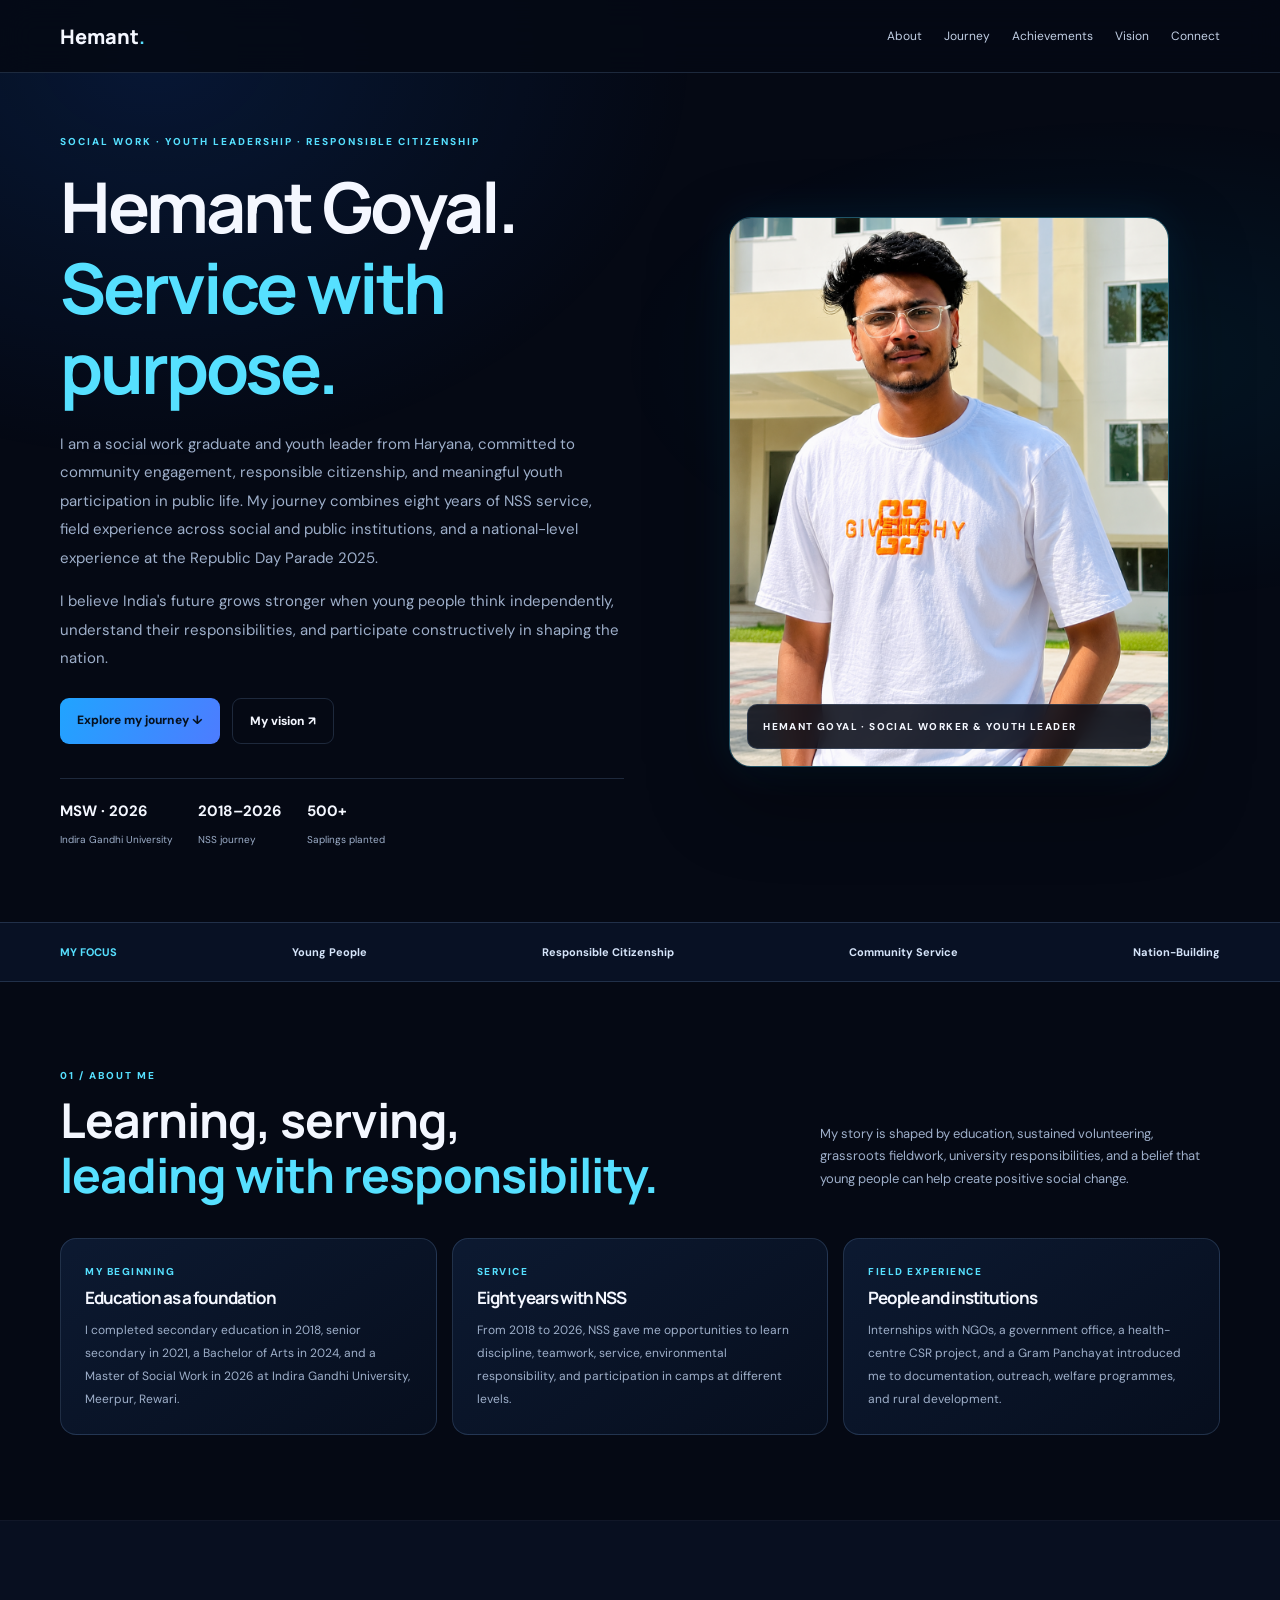
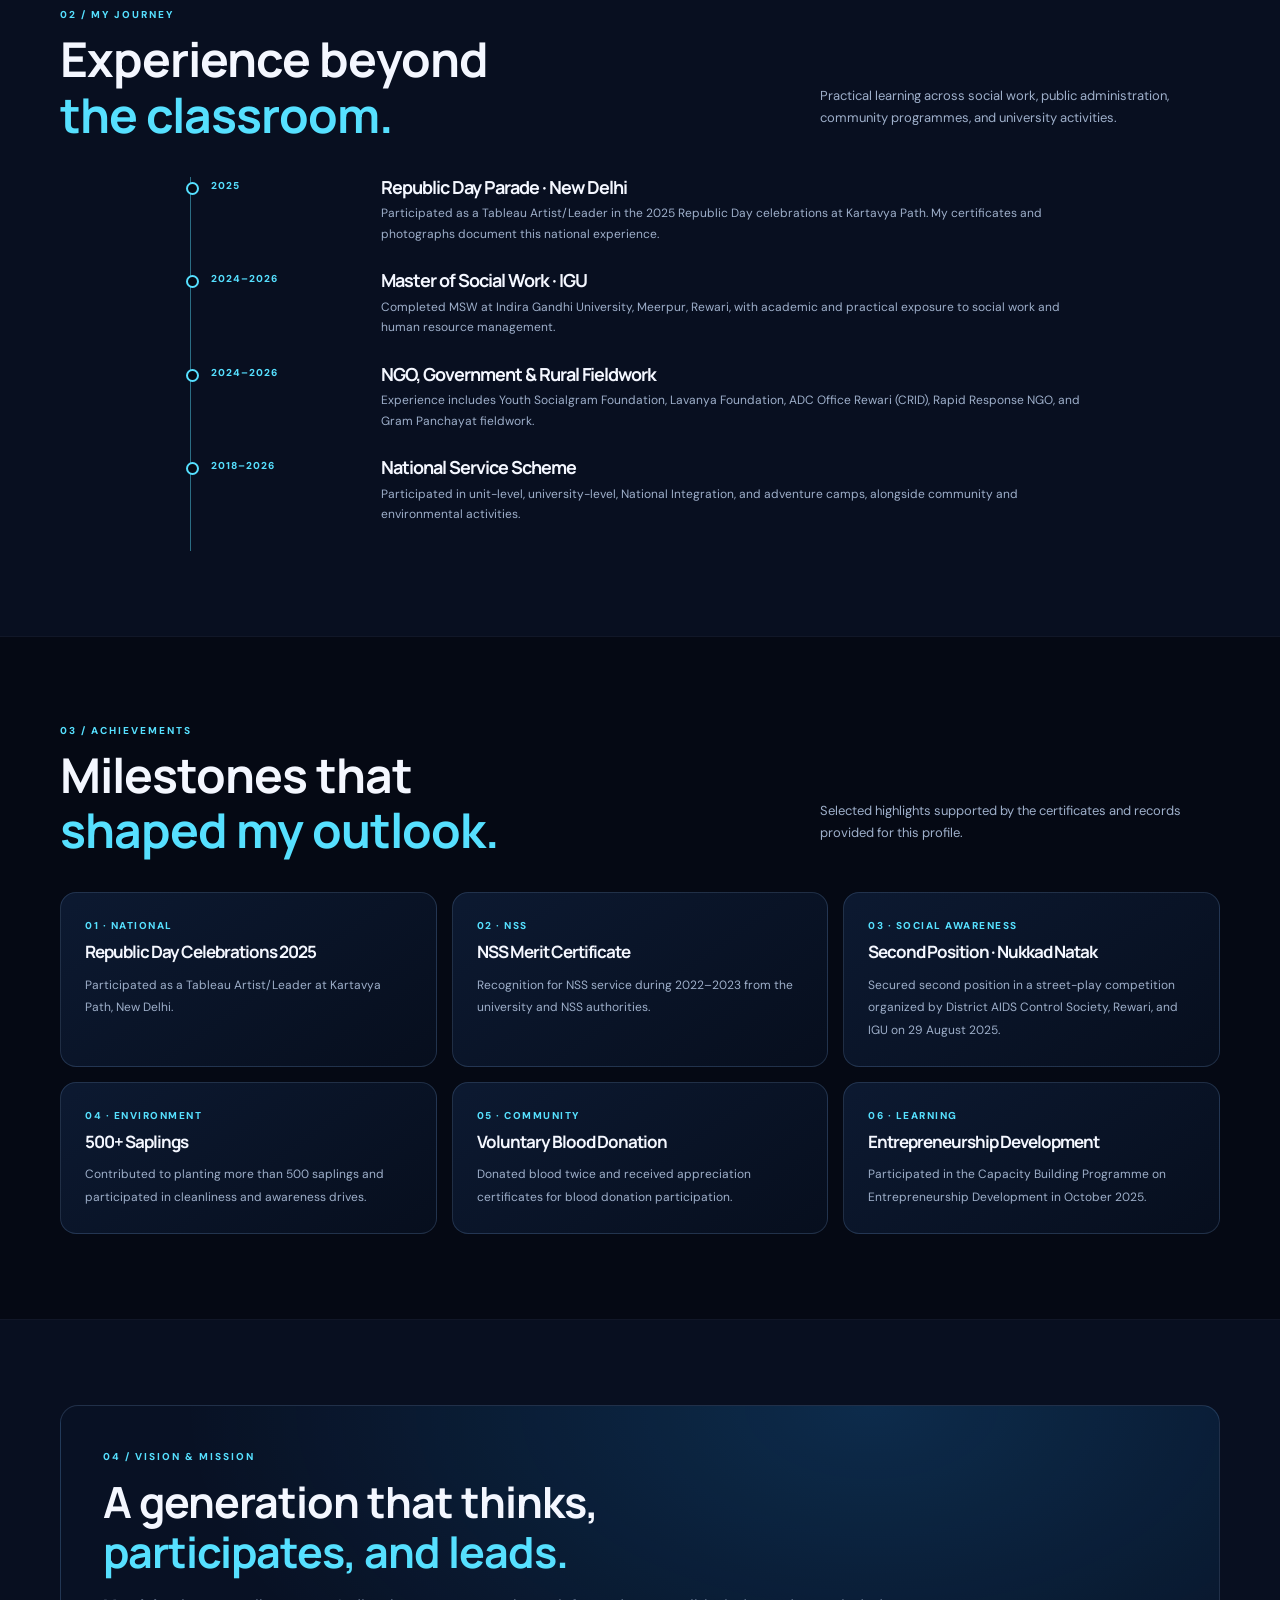
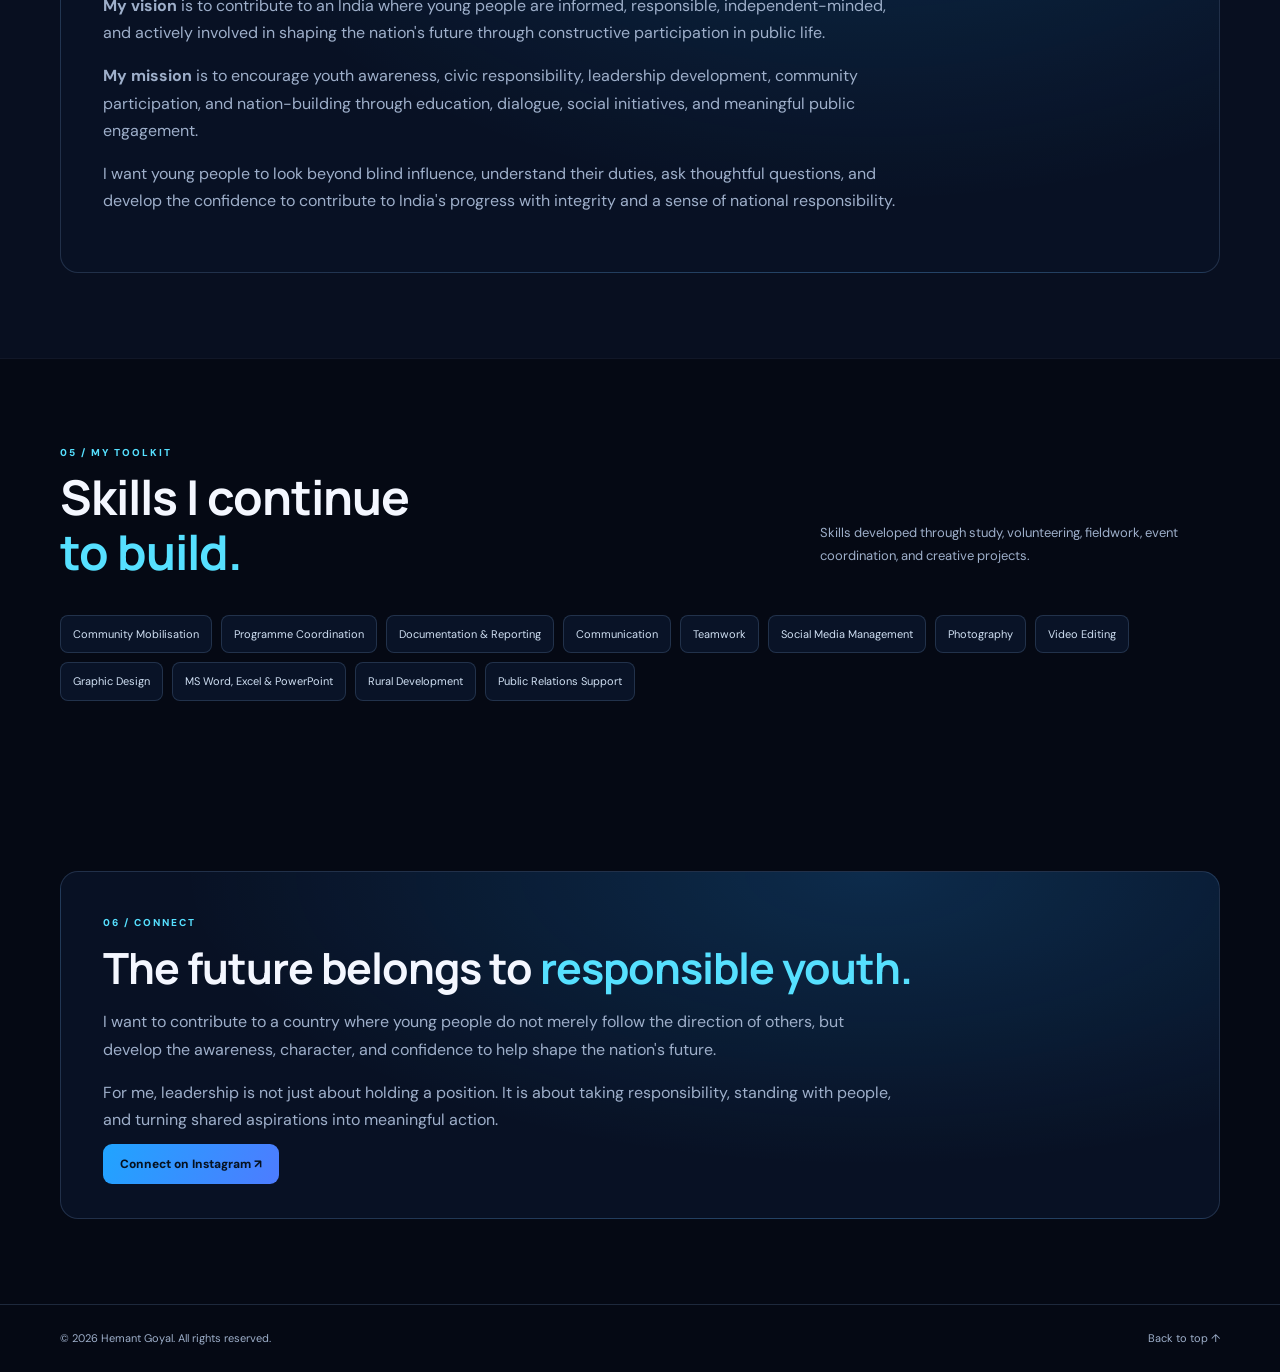
==== commit 0452460a: "Redesign portfolio with youth leadership vision and updated profile" ====
--- a/index.html
+++ b/index.html
@@ -1,155 +1,59 @@
 <!DOCTYPE html>
 <html lang="en">
 <head>
-  <meta charset="UTF-8">
-  <meta name="viewport" content="width=device-width, initial-scale=1.0">
-  <meta name="google-site-verification" content="hnwkrvgm6ZwlLGBr93Riau8TWb5PPItXoQubae863e8" />
-  <meta name="theme-color" content="#0b1220">
-  <meta name="description" content="Hemant Goyal — social work, community engagement, youth leadership, rural development and creative projects. Explore professional experience, education and achievements.">
-  <meta name="robots" content="index, follow">
-  <link rel="canonical" href="https://dilsehmant.github.io/Hemant-Kumar/">
-  <title>Hemant Goyal | Social Work &amp; Youth Leadership Portfolio</title>
-
-  <!-- Open Graph: previews for WhatsApp, Facebook and other sharing platforms -->
-  <meta property="og:type" content="profile">
-  <meta property="og:site_name" content="Hemant Goyal Portfolio">
-  <meta property="og:title" content="Hemant Goyal | Social Work &amp; Youth Leadership">
-  <meta property="og:description" content="Explore Hemant Goyal's experience in social work, community engagement, youth volunteering, rural development and creative projects.">
-  <meta property="og:url" content="https://dilsehmant.github.io/Hemant-Kumar/">
-  <meta property="og:image" content="https://dilsehmant.github.io/Hemant-Kumar/Hemant%27s%20Photo.png">
-  <meta property="og:image:alt" content="Hemant Goyal profile photo">
-  <meta property="og:locale" content="en_IN">
-
-  <!-- X/Twitter sharing card -->
-  <meta name="twitter:card" content="summary_large_image">
-  <meta name="twitter:title" content="Hemant Goyal | Social Work &amp; Youth Leadership">
-  <meta name="twitter:description" content="Explore Hemant Goyal's experience in social work, community engagement, youth volunteering, rural development and creative projects.">
-  <meta name="twitter:image" content="https://dilsehmant.github.io/Hemant-Kumar/Hemant%27s%20Photo.png">
-  <meta name="twitter:image:alt" content="Hemant Goyal profile photo">
-
-  <!-- Structured data helps search engines understand this personal profile -->
-  <script type="application/ld+json">
-  {
-    "@context": "https://schema.org",
-    "@type": "ProfilePage",
-    "mainEntity": {
-      "@type": "Person",
-      "name": "Hemant Goyal",
-      "url": "https://dilsehmant.github.io/Hemant-Kumar/",
-      "image": "https://dilsehmant.github.io/Hemant-Kumar/Hemant%27s%20Photo.png",
-      "description": "Social work, community engagement, youth leadership, rural development and creative projects.",
-      "sameAs": [
-        "https://www.instagram.com/dilsehemant/"
-      ]
-    }
-  }
-  </script>
-  <link rel="preconnect" href="https://fonts.googleapis.com">
-  <link rel="preconnect" href="https://fonts.gstatic.com" crossorigin>
-  <link href="https://fonts.googleapis.com/css2?family=DM+Sans:wght@400;500;600;700&family=Manrope:wght@400;500;600;700;800&display=swap" rel="stylesheet">
-  <link rel="stylesheet" href="style.css">
+<meta charset="UTF-8">
+<meta name="viewport" content="width=device-width, initial-scale=1.0">
+<meta name="theme-color" content="#050914">
+<meta name="description" content="Hemant Goyal is a social work graduate and youth leader focused on youth empowerment, community service, responsible citizenship and social development.">
+<meta name="robots" content="index, follow">
+<link rel="canonical" href="https://dilsehemant.github.io/Hemant-Kumar/">
+<meta property="og:type" content="profile">
+<meta property="og:title" content="Hemant Goyal | Social Worker & Youth Leader">
+<meta property="og:description" content="Service with purpose. A journey in social work, youth leadership and community impact.">
+<meta property="og:url" content="https://dilsehemant.github.io/Hemant-Kumar/">
+<meta property="og:image" content="https://dilsehemant.github.io/Hemant-Kumar/Hemant%27s%20Photo.png">
+<meta property="og:image:alt" content="Hemant Goyal">
+<meta name="twitter:card" content="summary_large_image">
+<meta name="twitter:title" content="Hemant Goyal | Social Worker & Youth Leader">
+<meta name="twitter:description" content="Service with purpose. A journey in social work, youth leadership and community impact.">
+<title>Hemant Goyal | Social Worker &amp; Youth Leader</title>
+<link rel="preconnect" href="https://fonts.googleapis.com"><link rel="preconnect" href="https://fonts.gstatic.com" crossorigin>
+<link href="https://fonts.googleapis.com/css2?family=DM+Sans:wght@400;500;600;700&family=Manrope:wght@400;500;600;700;800&display=swap" rel="stylesheet">
+<style>
+:root{--bg:#050914;--panel:#0b1427;--text:#f4f7ff;--muted:#9eafca;--blue:#20a4ff;--cyan:#56e0ff;--line:rgba(137,178,232,.19)}
+*{box-sizing:border-box}html{scroll-behavior:smooth;scroll-padding-top:85px}body{margin:0;background:var(--bg);color:var(--text);font-family:'DM Sans',sans-serif;line-height:1.7}body:before{content:"";position:fixed;inset:0;pointer-events:none;z-index:-1;background:radial-gradient(ellipse at 12% 6%,rgba(22,113,255,.14),transparent 34%),radial-gradient(ellipse at 88% 40%,rgba(0,196,255,.07),transparent 32%)}a{color:inherit;text-decoration:none}.container{width:min(1160px,calc(100% - 42px));margin:auto}.header{position:sticky;top:0;z-index:5;background:rgba(5,9,20,.9);backdrop-filter:blur(16px);border-bottom:1px solid var(--line)}nav{min-height:72px;display:flex;align-items:center;justify-content:space-between;gap:20px}.brand{font:800 20px Manrope,sans-serif}.brand b{color:var(--cyan)}.links{display:flex;gap:22px;font-size:12px;color:#c1cee4}.links a:hover{color:var(--cyan)}.eyebrow{font-size:10px;letter-spacing:2px;text-transform:uppercase;font-weight:800;color:var(--cyan)}h1,h2,h3{font-family:Manrope,sans-serif;letter-spacing:-1px;line-height:1.15}h1{font-size:clamp(42px,5.7vw,70px);margin:16px 0 22px;letter-spacing:-3px}h1 span,h2 span{color:var(--cyan)}p{color:var(--muted)}.hero{min-height:650px;display:grid;grid-template-columns:1.02fr .98fr;align-items:center;gap:55px;padding-top:60px;padding-bottom:70px}.hero p{font-size:15px;line-height:1.9;max-width:610px}.actions{display:flex;gap:12px;flex-wrap:wrap;margin-top:25px}.btn{padding:12px 17px;border-radius:9px;background:linear-gradient(115deg,var(--blue),#4d7cff);color:#06111f;font-weight:800;font-size:12px}.btn.alt{border:1px solid var(--line);background:transparent;color:#f4f7ff}.hero-meta{display:flex;gap:25px;margin-top:34px;padding-top:20px;border-top:1px solid var(--line);flex-wrap:wrap}.hero-meta strong{display:block;font-size:15px}.hero-meta small{color:var(--muted);font-size:10px}.portrait-wrap{position:relative;max-width:440px;margin:auto}.portrait{display:block;width:100%;aspect-ratio:4/5;object-fit:cover;object-position:center 22%;border-radius:22px;border:1px solid rgba(86,224,255,.35);box-shadow:0 30px 80px rgba(0,0,0,.4),0 0 45px rgba(32,164,255,.12)}.portrait-label{position:absolute;bottom:18px;left:18px;right:18px;padding:13px 15px;background:rgba(5,9,20,.86);backdrop-filter:blur(10px);border:1px solid var(--line);border-radius:10px;font-size:10px;letter-spacing:1.4px;font-weight:800}.strip{border-block:1px solid var(--line);background:#081124;padding:20px 0}.strip-inner{display:flex;justify-content:space-between;gap:16px;flex-wrap:wrap;font-size:11px;font-weight:700;color:#d6e5fa}.strip span{color:var(--cyan)}section.content{padding:85px 0}.heading{display:flex;justify-content:space-between;align-items:end;gap:35px;margin-bottom:35px}.heading h2{font-size:clamp(30px,4vw,48px);margin:8px 0 0}.heading p{max-width:400px;font-size:13px}.grid{display:grid;grid-template-columns:repeat(3,1fr);gap:15px}.card{background:linear-gradient(145deg,rgba(13,27,51,.94),rgba(7,15,30,.95));border:1px solid var(--line);border-radius:16px;padding:24px}.card h3{font-size:17px;margin:8px 0}.card p{font-size:12px;line-height:1.9;margin-bottom:0}.num{font-size:10px;letter-spacing:1.5px;color:var(--cyan);font-weight:800}.muted-section{background:#080f20;border-block:1px solid rgba(255,255,255,.035)}.timeline{max-width:900px;margin:auto}.item{display:grid;grid-template-columns:145px 1fr;gap:25px;padding:0 0 26px 20px;border-left:1px solid rgba(86,224,255,.45);position:relative}.item:before{content:"";position:absolute;left:-5px;top:5px;width:9px;height:9px;background:var(--bg);border:2px solid var(--cyan);border-radius:50%}.date{font-size:10px;letter-spacing:1px;color:var(--cyan);font-weight:800}.item h3{font-size:18px;margin:0 0 6px}.item p{font-size:12px;margin:0}.callout{padding:42px;border-radius:18px;background:radial-gradient(ellipse at 70% 0%,rgba(32,164,255,.18),transparent 60%),#081124;border:1px solid var(--line)}.callout h2{font-size:clamp(28px,4vw,43px);margin:12px 0}.callout p{max-width:800px}.skills{display:flex;flex-wrap:wrap;gap:9px}.skills span{padding:9px 12px;border:1px solid var(--line);border-radius:8px;background:rgba(12,25,47,.7);font-size:11px;color:#d0e0f4}.footer{border-top:1px solid var(--line);padding:24px 0;color:var(--muted);font-size:11px}.footer .container{display:flex;justify-content:space-between;gap:18px;flex-wrap:wrap}
+@media(max-width:780px){.links{gap:10px}.links a:nth-child(n+3){display:none}.hero{grid-template-columns:1fr;gap:28px;padding-top:48px}.hero-copy{order:1}.portrait-wrap{order:2;width:min(100%,430px)}.portrait{aspect-ratio:4/4.6}.heading{display:block}.heading p{margin-top:14px}.grid{grid-template-columns:1fr 1fr}.item{grid-template-columns:1fr;gap:6px}.callout{padding:28px}}
+@media(max-width:520px){.container{width:calc(100% - 30px)}.grid{grid-template-columns:1fr}.links a:nth-child(n+2){display:none}.hero-meta{gap:17px}.content{padding:65px 0!important}.strip-inner{justify-content:center}.strip-inner span{width:100%;text-align:center}}
+@media(prefers-reduced-motion:reduce){html{scroll-behavior:auto}*{animation:none!important;transition:none!important}}
+</style>
+<script type="application/ld+json">{"@context":"https://schema.org","@type":"ProfilePage","mainEntity":{"@type":"Person","name":"Hemant Goyal","url":"https://dilsehemant.github.io/Hemant-Kumar/","image":"https://dilsehemant.github.io/Hemant-Kumar/Hemant%27s%20Photo.png","description":"Social work graduate and youth leader focused on youth empowerment, community service, responsible citizenship and social development.","sameAs":["https://www.instagram.com/dilsehemant/"]}}</script>
 </head>
 <body>
-  <header class="site-header">
-    <nav class="nav container" aria-label="Main navigation">
-      <a class="brand" href="#home" aria-label="Hemant Goyal home"><span class="brand-mark">H</span><span>Hemant<span class="brand-dot">.</span></span></a>
-      <div class="nav-links">
-        <a href="#about">About</a>
-        <a href="#education">Education</a>
-        <a href="#experience">Experience</a>
-        <a href="#achievements">Achievements</a>
-        <a href="#creative">Creative Work</a>
-        <a class="nav-cta" href="#contact">Let's Connect <span aria-hidden="true">↗</span></a>
-      </div>
-    </nav>
-  </header>
-
-  <main>
-    <section class="hero container" id="home">
-      <div class="hero-copy">
-        <div class="eyebrow"><span class="status-dot"></span> SOCIAL WORK · YOUTH LEADERSHIP · SOCIAL IMPACT</div>
-        <h1>Hi, I'm <span>Hemant Goyal.</span><br>Community, people &amp; purpose.</h1>
-        <p class="hero-description">A social work professional from Haryana, India, with experience in community engagement, NGO fieldwork, rural development and youth volunteering. My eight-year NSS journey and participation as a Tableau Artist in the Republic Day Parade 2025 have strengthened my commitment to public service and meaningful social impact.</p>
-        <div class="hero-actions">
-          <a class="button button-primary" href="#experience">Explore my journey <span aria-hidden="true">↓</span></a>
-          <a class="button button-secondary" href="https://www.instagram.com/dilsehemant/" target="_blank" rel="noopener noreferrer">Connect with me <span aria-hidden="true">↗</span></a>
-        </div>
-        <div class="hero-meta">
-          <div><strong>MSW</strong><span>Social Work</span></div>
-          <div><strong>2018–2026</strong><span>NSS Journey</span></div>
-          <div><strong>2025</strong><span>Republic Day Parade</span></div>
-        </div>
-      </div>
-      <div class="hero-visual" aria-label="Portfolio introduction graphic">
-        <div class="visual-orbit orbit-one"></div>
-        <div class="visual-orbit orbit-two"></div>
-        <div class="visual-card">
-          <div class="visual-top"><span class="mini-dot"></span><span class="mini-dot"></span><span class="mini-dot"></span><span class="visual-label">A LITTLE ABOUT ME</span></div>
-          <div class="profile-photo-wrap"><img class="profile-photo" src="Hemant%27s%20Photo.png" alt="Hemant Goyal profile photo" loading="lazy"><span class="photo-caption">HEMANT GOYAL · PORTFOLIO</span></div>
-          <p>Purpose in action.<br><em>People at the centre.</em></p>
-          <div class="visual-tags"><span>Social Impact</span><span>HR</span><span>Ideas</span></div>
-        </div>
-        <div class="floating-note note-top"><span>✳</span> People first</div>
-        <div class="floating-note note-bottom"><span>↗</span> Always learning</div>
-      </div>
-    </section>
-
-    <section class="trust-strip">
-      <div class="container trust-inner"><span>MY INTERESTS</span><div>Social Development</div><i></i><div>Human Resources</div><i></i><div>Youth Leadership</div><i></i><div>Digital Media</div></div>
-    </section>
-
-    <section class="section container" id="about">
-      <div class="section-heading"><div><p class="eyebrow">01 / ABOUT ME</p><h2>Grounded in service.<br><span>Focused on social impact.</span></h2></div><p class="section-intro">My journey combines academic learning in social work, sustained volunteering and practical field exposure with NGOs, public administration and rural governance institutions.</p></div>
-      <div class="about-grid">
-        <article class="about-card about-main"><span class="card-icon">✳</span><h3>My professional journey</h3><p>I completed my Master of Social Work with a specialization in Human Resource Management in 2026. My interests include social development, community welfare, youth empowerment, CSR and programme coordination.</p></article>
-        <article class="about-card"><span class="card-icon">◎</span><h3>Service &amp; volunteering</h3><p>My NSS journey from 2018 to 2026 involved community service, youth engagement, camps, environmental awareness and national-level participation.</p></article>
-        <article class="about-card"><span class="card-icon">⌘</span><h3>Learning through fieldwork</h3><p>Internships and fieldwork gave me exposure to community outreach, beneficiary interactions, field surveys, documentation, welfare programme support and rural development.</p></article>
-      </div>
-    </section>
-
-    <section class="section section-muted" id="experience"><div class="container">
-      <div class="section-heading"><div><p class="eyebrow">02 / EXPERIENCE</p><h2>Fieldwork with <span>people and communities.</span></h2></div><p class="section-intro">Practical exposure across NGOs, government administration and grassroots rural development.</p></div>
-      <div class="timeline">
-      <article class="timeline-item"><div class="timeline-marker"></div><div class="timeline-date">FEB–APR 2026</div><div class="timeline-content"><h3>Rapid Response NGO</h3><p class="timeline-subtitle">Field Work Intern</p><p>Contributed to a CSR-related project at Meerpur Community Health Centre, research on CHC and PHC facilities in Rewari, field assessments and report preparation.</p></div></article>
-      <article class="timeline-item"><div class="timeline-marker"></div><div class="timeline-date">JUN–JUL 2026</div><div class="timeline-content"><h3>Gram Panchayat Karoli</h3><p class="timeline-subtitle">Rural Development / MGNREGA Fieldwork</p><p>Undertook rural development fieldwork and gained exposure to MGNREGA-related activities and grassroots governance.</p></div></article>
-      <article class="timeline-item"><div class="timeline-marker"></div><div class="timeline-date">APR–MAY 2026</div><div class="timeline-content"><h3>Gram Panchayat Meerpur</h3><p class="timeline-subtitle">Rural Development Intern</p><p>Supported Panchayat-level development, public welfare activities, community mobilisation, awareness campaigns and documentation.</p></div></article>
-      <article class="timeline-item"><div class="timeline-marker"></div><div class="timeline-date">AUG–NOV 2025</div><div class="timeline-content"><h3>Lavanya Foundation</h3><p class="timeline-subtitle">Social Work Intern</p><p>Contributed to community development, field visits, beneficiary interactions, case documentation and educational programmes.</p></div></article>
-      <article class="timeline-item"><div class="timeline-marker"></div><div class="timeline-date">JAN–APR 2025</div><div class="timeline-content"><h3>ADC Office, Rewari — CRID</h3><p class="timeline-subtitle">Field Intern · Citizen Resources Information Department</p><p>Participated in field surveys, beneficiary data verification, welfare-scheme data management and administrative documentation.</p></div></article>
-      <article class="timeline-item"><div class="timeline-marker"></div><div class="timeline-date">AUG–NOV 2024</div><div class="timeline-content"><h3>Youth Socialgram Foundation</h3><p class="timeline-subtitle">Social Work Intern</p><p>Supported community outreach, plantation drives, youth engagement, welfare programmes, reporting and organisational communication.</p></div></article>
-      </div></div></section>
-
-    <section class="section container" id="achievements"><div class="section-heading"><div><p class="eyebrow">03 / NSS &amp; ACHIEVEMENTS</p><h2>Eight years of <span>service and growth.</span></h2></div><p class="section-intro">Milestones from national participation, university service, community initiatives and creative pursuits.</p></div>
-      <div class="achievement-grid">
-      <article class="achievement-card"><div class="achievement-number">01</div><div class="achievement-icon">✦</div><h3>Republic Day Parade 2025</h3><p>Participated as a Tableau Artist at Kartavya Path, New Delhi, through NSS. Also had opportunities to meet national leaders and attend official hospitality events.</p><span class="tag">National Participation</span></article>
-      <article class="achievement-card"><div class="achievement-number">02</div><div class="achievement-icon">◎</div><h3>NSS Journey · 2018–2026</h3><p>Participated in two National Integration Camps, a State-Level Adventure Camp, University-Level NSS and adventure camps, and community service programmes.</p><span class="tag">Volunteering</span></article>
-      <article class="achievement-card"><div class="achievement-number">03</div><div class="achievement-icon">♧</div><h3>Community Service</h3><p>Contributed to plantation, cleanliness, blood donation, health check-up, youth festival, seminar, workshop and social awareness activities.</p><span class="tag">Community Impact</span></article>
-      <article class="achievement-card"><div class="achievement-number">04</div><div class="achievement-icon">✧</div><h3>Photography Recognition</h3><p>Secured first position in a photography competition at Government College Chhilro in 2023.</p><span class="tag">Creative Work</span></article>
-      <article class="achievement-card"><div class="achievement-number">05</div><div class="achievement-icon">↗</div><h3>Speech Competition</h3><p>Secured third place in a Nehru Yuva Kendra speech competition in 2022.</p><span class="tag">Communication</span></article>
-      <article class="achievement-card"><div class="achievement-number">06</div><div class="achievement-icon">✦</div><h3>University Recognition</h3><p>Received appreciation from the Vice-Chancellor of Indira Gandhi University for NSS participation and contributions.</p><span class="tag">Recognition</span></article>
-      </div></section>
-    <section class="section section-muted" id="education"><div class="container"><div class="section-heading"><div><p class="eyebrow">04 / EDUCATION</p><h2>Learning that <span>supports service.</span></h2></div><p class="section-intro">Academic preparation in social work, human relations and science.</p></div><div class="timeline">
-      <article class="timeline-item"><div class="timeline-marker"></div><div class="timeline-date">2024–2026</div><div class="timeline-content"><h3>Master of Social Work (MSW)</h3><p class="timeline-subtitle">Specialization in Human Resource Management</p><p>Indira Gandhi University, Meerpur Campus, Rewari, Haryana.</p></div></article>
-      <article class="timeline-item"><div class="timeline-marker"></div><div class="timeline-date">2021–2024</div><div class="timeline-content"><h3>Bachelor of Arts (B.A.)</h3><p class="timeline-subtitle">Government College Chhilro, Mahendragarh</p><p>Affiliated with Indira Gandhi University, Meerpur, Rewari.</p></div></article>
-      <article class="timeline-item"><div class="timeline-marker"></div><div class="timeline-date">2021</div><div class="timeline-content"><h3>Senior Secondary · Class XII</h3><p class="timeline-subtitle">Science — Physics, Chemistry and Mathematics</p><p>Haryana Board of School Education (HBSE).</p></div></article>
-      <article class="timeline-item"><div class="timeline-marker"></div><div class="timeline-date">2018</div><div class="timeline-content"><h3>Secondary · Class X</h3><p class="timeline-subtitle">Haryana Board of School Education (HBSE)</p></div></article>
-      </div></div></section>
-    <section class="section creative-section" id="creative">
-      <div class="container creative-grid">
-        <div><p class="eyebrow">04 / BEYOND WORK</p><h2>Ideas deserve<br><span>good stories.</span></h2><p class="creative-copy">Alongside social work and people-focused projects, I enjoy creating digital content, exploring photography and experimenting with music and storytelling.</p><a class="text-link" href="https://www.instagram.com/dilsehemant/" target="_blank" rel="noopener noreferrer">Explore my Instagram <span aria-hidden="true">↗</span></a></div>
-        <div class="creative-tiles"><a class="creative-tile tile-one" href="https://www.instagram.com/dilsehemant/" target="_blank" rel="noopener noreferrer"><span class="tile-symbol">▧</span><span><b>Visual Stories</b><small>Photography &amp; design</small></span><span class="tile-arrow">↗</span></a><a class="creative-tile tile-two" href="https://www.instagram.com/dilsehemant/" target="_blank" rel="noopener noreferrer"><span class="tile-symbol">◉</span><span><b>Digital Content</b><small>Reels &amp; storytelling</small></span><span class="tile-arrow">↗</span></a><a class="creative-tile tile-three" href="https://www.instagram.com/dilsehemant/" target="_blank" rel="noopener noreferrer"><span class="tile-symbol">♫</span><span><b>Music &amp; Expression</b><small>Creative experiments</small></span><span class="tile-arrow">↗</span></a></div>
-      </div>
-    </section>
-
-    <section class="section container skills-section" id="skills">
-      <div class="section-heading"><div><p class="eyebrow">05 / TOOLKIT</p><h2>What I bring <span>to the table.</span></h2></div><p class="section-intro">Skills I have developed through study, volunteering, fieldwork and creative projects.</p></div>
-      <div class="skills-list"><span>Community Mobilisation</span><span>Documentation &amp; Reporting</span><span>Team Coordination</span><span>Event Management</span><span>Communication</span><span>HR &amp; Welfare Interest</span><span>Social Media Management</span><span>Photography</span><span>Video Editing</span><span>Graphic Design</span><span>Microsoft Word</span><span>Microsoft Excel</span><span>Microsoft PowerPoint</span><span>Field Surveys &amp; Data Verification</span><span>Beneficiary Interaction</span><span>Rural Development</span></div><div class="section-heading" style="margin-top:45px"><div><p class="eyebrow">07 / CERTIFICATIONS</p><h2>Learning beyond <span>the classroom.</span></h2></div><p class="section-intro">Additional learning and participation recorded in my profile.</p></div><div class="skills-list"><span>Capacity Building Programme on Entrepreneurship Development</span><span>International Conference on Vision 2047</span><span>University Seminars &amp; Workshops</span><span>Youth Festivals &amp; Social Awareness Initiatives</span><span>National Integration Camps</span><span>Adventure Camps</span></div>
-    </section>
-
-    <section class="contact-section" id="contact">
-      <div class="container contact-inner"><p class="eyebrow">06 / CONTACT</p><h2>Have a good idea?<br><span>Let's make it happen.</span></h2><p>Open to meaningful conversations, collaborations and opportunities in social development, HR and digital communication.</p><div class="contact-actions"><a class="button button-light" href="https://www.instagram.com/dilsehemant/" target="_blank" rel="noopener noreferrer">Instagram <span aria-hidden="true">↗</span></a></div></div>
-    </section>
-  </main>
-
-  <footer class="footer"><div class="container footer-inner"><a class="brand footer-brand" href="#home"><span class="brand-mark">H</span><span>Hemant<span class="brand-dot">.</span></span></a><p>Built with purpose by Hemant Goyal. <span class="copyright-notice">© 2026 Hemant Goyal. All rights reserved.</span></p><a href="#home">Back to top ↑</a></div></footer>
-</body>
-</html>+<header class="header"><nav class="container"><a class="brand" href="#home">Hemant<b>.</b></a><div class="links"><a href="#about">About</a><a href="#journey">Journey</a><a href="#achievements">Achievements</a><a href="#vision">Vision</a><a href="#contact">Connect</a></div></nav></header>
+<main>
+<section class="hero container" id="home"><div class="hero-copy"><div class="eyebrow">Social Work · Youth Leadership · Responsible Citizenship</div><h1>Hemant Goyal.<br><span>Service with purpose.</span></h1>
+<p>I am a social work graduate and youth leader from Haryana, committed to community engagement, responsible citizenship, and meaningful youth participation in public life. My journey combines eight years of NSS service, field experience across social and public institutions, and a national-level experience at the Republic Day Parade 2025.</p><p>I believe India's future grows stronger when young people think independently, understand their responsibilities, and participate constructively in shaping the nation.</p>
+<div class="actions"><a class="btn" href="#journey">Explore my journey ↓</a><a class="btn alt" href="#vision">My vision ↗</a></div><div class="hero-meta"><div><strong>MSW · 2026</strong><small>Indira Gandhi University</small></div><div><strong>2018–2026</strong><small>NSS journey</small></div><div><strong>500+</strong><small>Saplings planted</small></div></div></div>
+<div class="portrait-wrap"><img class="portrait" src="Hemant%27s%20Photo.png" alt="Hemant Goyal profile portrait"><div class="portrait-label">HEMANT GOYAL · SOCIAL WORKER &amp; YOUTH LEADER</div></div></section>
+<div class="strip"><div class="container strip-inner"><span>MY FOCUS</span><div>Young People</div><div>Responsible Citizenship</div><div>Community Service</div><div>Nation-Building</div></div></div>
+<section class="content container" id="about"><div class="heading"><div><div class="eyebrow">01 / ABOUT ME</div><h2>Learning, serving,<br><span>leading with responsibility.</span></h2></div><p>My story is shaped by education, sustained volunteering, grassroots fieldwork, university responsibilities, and a belief that young people can help create positive social change.</p></div><div class="grid">
+<article class="card"><div class="num">MY BEGINNING</div><h3>Education as a foundation</h3><p>I completed secondary education in 2018, senior secondary in 2021, a Bachelor of Arts in 2024, and a Master of Social Work in 2026 at Indira Gandhi University, Meerpur, Rewari.</p></article>
+<article class="card"><div class="num">SERVICE</div><h3>Eight years with NSS</h3><p>From 2018 to 2026, NSS gave me opportunities to learn discipline, teamwork, service, environmental responsibility, and participation in camps at different levels.</p></article>
+<article class="card"><div class="num">FIELD EXPERIENCE</div><h3>People and institutions</h3><p>Internships with NGOs, a government office, a health-centre CSR project, and a Gram Panchayat introduced me to documentation, outreach, welfare programmes, and rural development.</p></article></div></section>
+<section class="content muted-section" id="journey"><div class="container"><div class="heading"><div><div class="eyebrow">02 / MY JOURNEY</div><h2>Experience beyond<br><span>the classroom.</span></h2></div><p>Practical learning across social work, public administration, community programmes, and university activities.</p></div><div class="timeline">
+<div class="item"><div class="date">2025</div><div><h3>Republic Day Parade · New Delhi</h3><p>Participated as a Tableau Artist/Leader in the 2025 Republic Day celebrations at Kartavya Path. My certificates and photographs document this national experience.</p></div></div>
+<div class="item"><div class="date">2024–2026</div><div><h3>Master of Social Work · IGU</h3><p>Completed MSW at Indira Gandhi University, Meerpur, Rewari, with academic and practical exposure to social work and human resource management.</p></div></div>
+<div class="item"><div class="date">2024–2026</div><div><h3>NGO, Government &amp; Rural Fieldwork</h3><p>Experience includes Youth Socialgram Foundation, Lavanya Foundation, ADC Office Rewari (CRID), Rapid Response NGO, and Gram Panchayat fieldwork.</p></div></div>
+<div class="item"><div class="date">2018–2026</div><div><h3>National Service Scheme</h3><p>Participated in unit-level, university-level, National Integration, and adventure camps, alongside community and environmental activities.</p></div></div></div></div></section>
+<section class="content container" id="achievements"><div class="heading"><div><div class="eyebrow">03 / ACHIEVEMENTS</div><h2>Milestones that<br><span>shaped my outlook.</span></h2></div><p>Selected highlights supported by the certificates and records provided for this profile.</p></div><div class="grid">
+<article class="card"><div class="num">01 · NATIONAL</div><h3>Republic Day Celebrations 2025</h3><p>Participated as a Tableau Artist/Leader at Kartavya Path, New Delhi.</p></article>
+<article class="card"><div class="num">02 · NSS</div><h3>NSS Merit Certificate</h3><p>Recognition for NSS service during 2022–2023 from the university and NSS authorities.</p></article>
+<article class="card"><div class="num">03 · SOCIAL AWARENESS</div><h3>Second Position · Nukkad Natak</h3><p>Secured second position in a street-play competition organized by District AIDS Control Society, Rewari, and IGU on 29 August 2025.</p></article>
+<article class="card"><div class="num">04 · ENVIRONMENT</div><h3>500+ Saplings</h3><p>Contributed to planting more than 500 saplings and participated in cleanliness and awareness drives.</p></article>
+<article class="card"><div class="num">05 · COMMUNITY</div><h3>Voluntary Blood Donation</h3><p>Donated blood twice and received appreciation certificates for blood donation participation.</p></article>
+<article class="card"><div class="num">06 · LEARNING</div><h3>Entrepreneurship Development</h3><p>Participated in the Capacity Building Programme on Entrepreneurship Development in October 2025.</p></article></div></section>
+<section class="content muted-section" id="vision"><div class="container"><div class="callout"><div class="eyebrow">04 / VISION &amp; MISSION</div><h2>A generation that thinks,<br><span>participates, and leads.</span></h2><p><strong>My vision</strong> is to contribute to an India where young people are informed, responsible, independent-minded, and actively involved in shaping the nation's future through constructive participation in public life.</p><p><strong>My mission</strong> is to encourage youth awareness, civic responsibility, leadership development, community participation, and nation-building through education, dialogue, social initiatives, and meaningful public engagement.</p><p>I want young people to look beyond blind influence, understand their duties, ask thoughtful questions, and develop the confidence to contribute to India's progress with integrity and a sense of national responsibility.</p></div></div></section>
+<section class="content container"><div class="heading"><div><div class="eyebrow">05 / MY TOOLKIT</div><h2>Skills I continue<br><span>to build.</span></h2></div><p>Skills developed through study, volunteering, fieldwork, event coordination, and creative projects.</p></div><div class="skills"><span>Community Mobilisation</span><span>Programme Coordination</span><span>Documentation &amp; Reporting</span><span>Communication</span><span>Teamwork</span><span>Social Media Management</span><span>Photography</span><span>Video Editing</span><span>Graphic Design</span><span>MS Word, Excel &amp; PowerPoint</span><span>Rural Development</span><span>Public Relations Support</span></div></section>
+<section class="content container" id="contact"><div class="callout"><div class="eyebrow">06 / CONNECT</div><h2>The future belongs to <span>responsible youth.</span></h2><p>I want to contribute to a country where young people do not merely follow the direction of others, but develop the awareness, character, and confidence to help shape the nation's future.</p><p>For me, leadership is not just about holding a position. It is about taking responsibility, standing with people, and turning shared aspirations into meaningful action.</p><a class="btn" href="https://www.instagram.com/dilsehemant/" target="_blank" rel="noopener noreferrer">Connect on Instagram ↗</a></div></section>
+</main><footer class="footer"><div class="container"><span>© 2026 Hemant Goyal. All rights reserved.</span><a href="#home">Back to top ↑</a></div></footer>
+</body></html>
